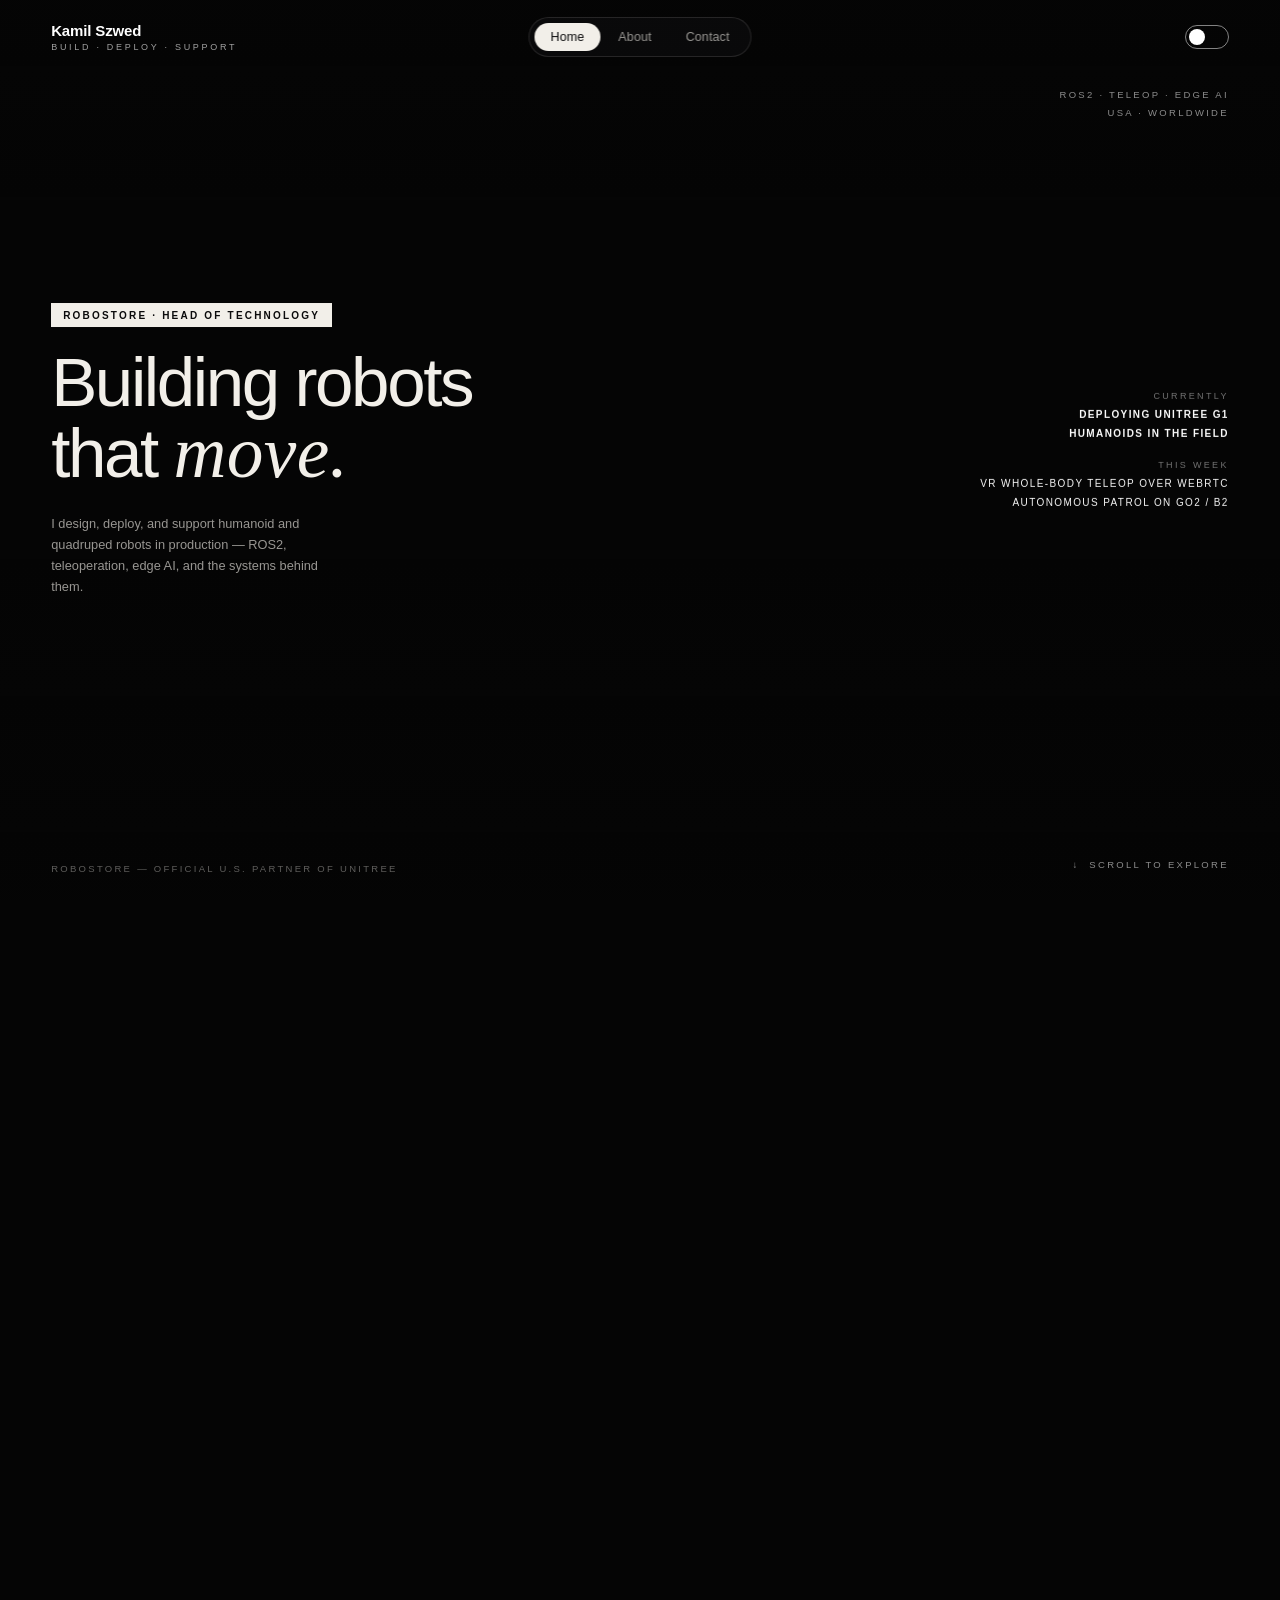
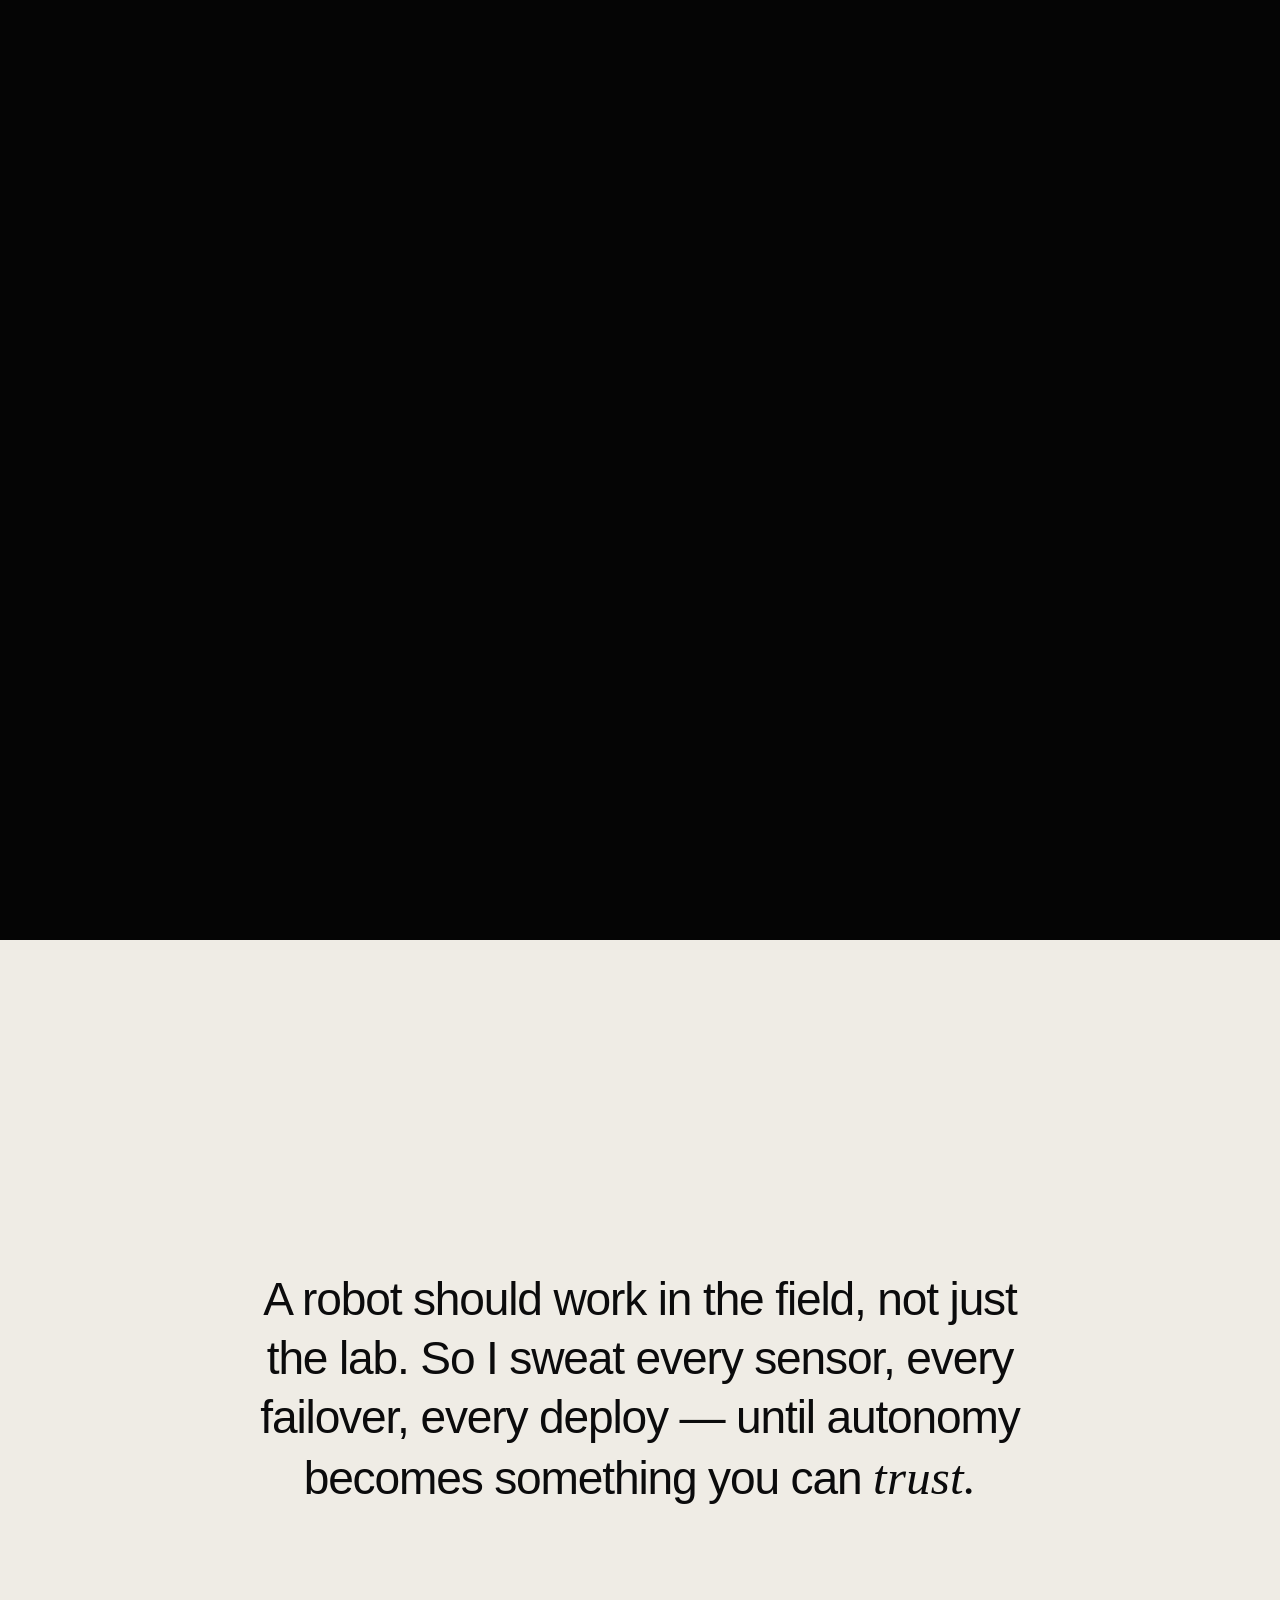
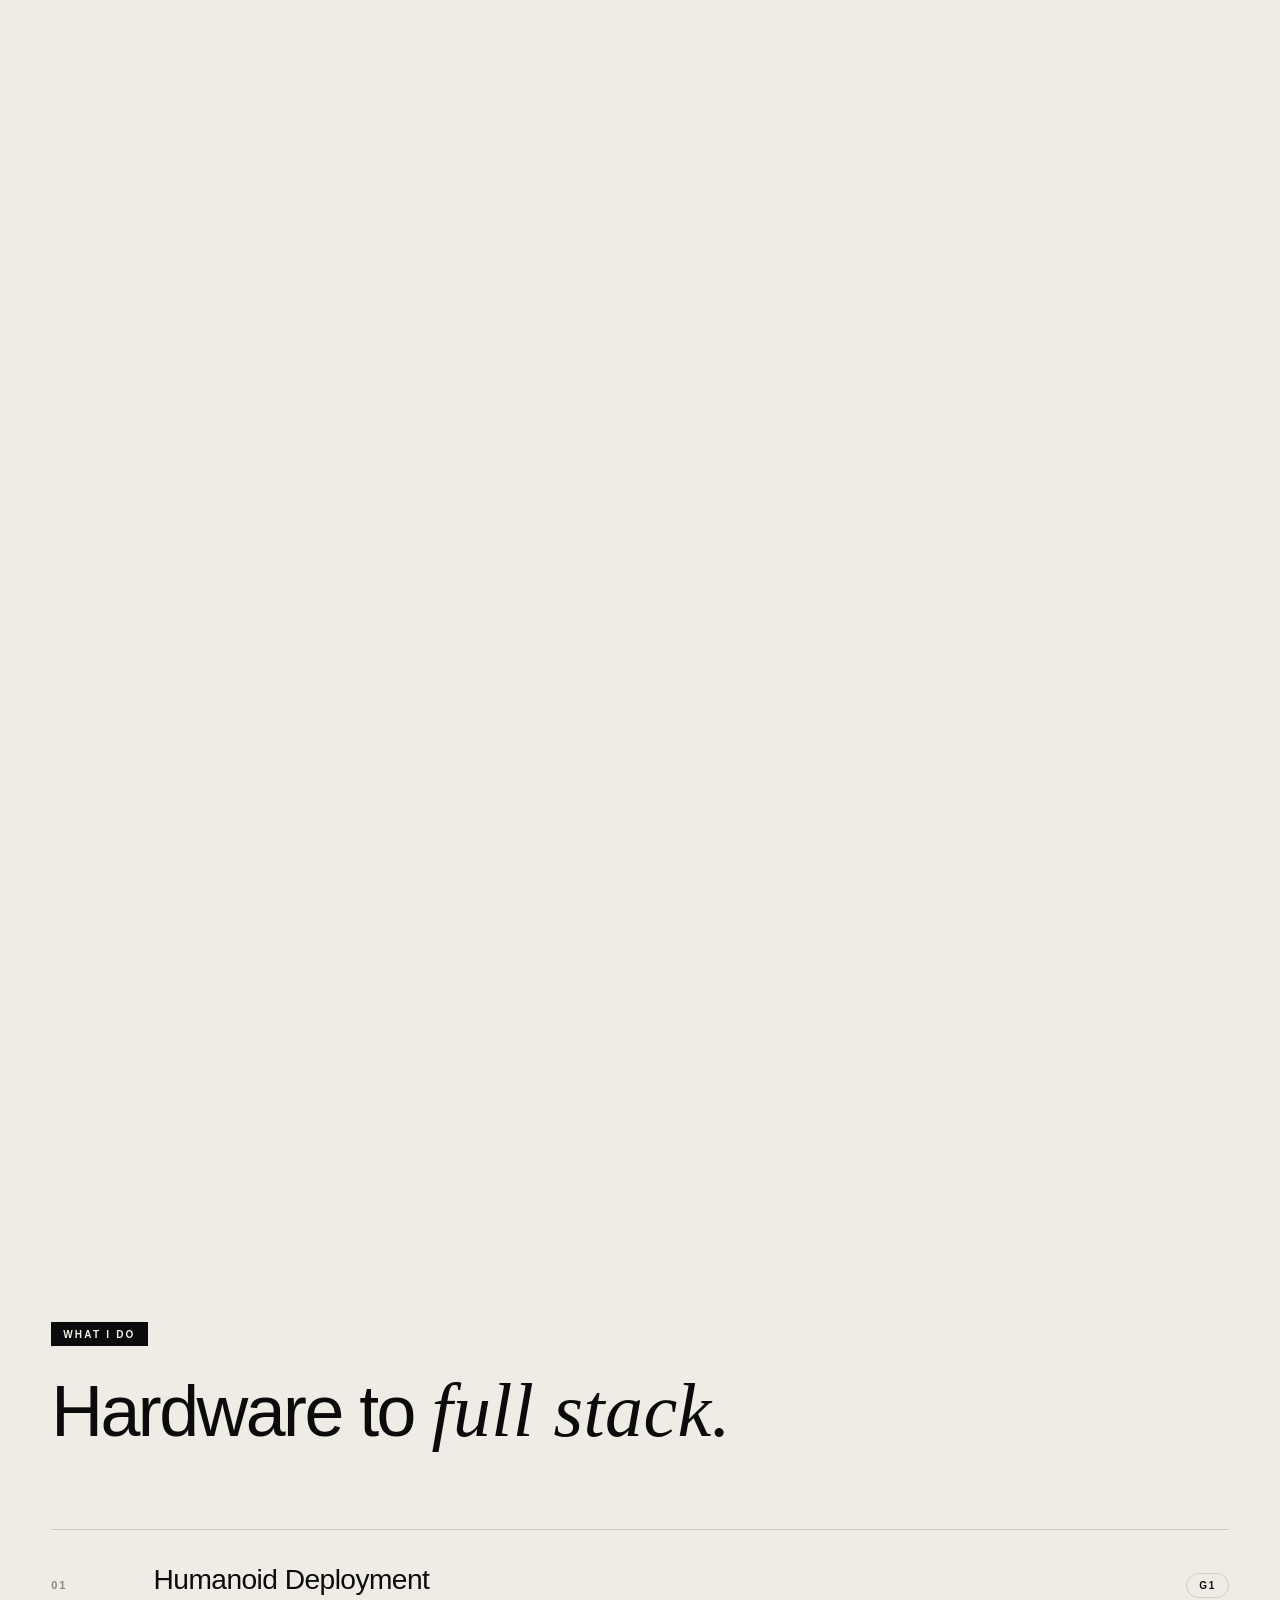
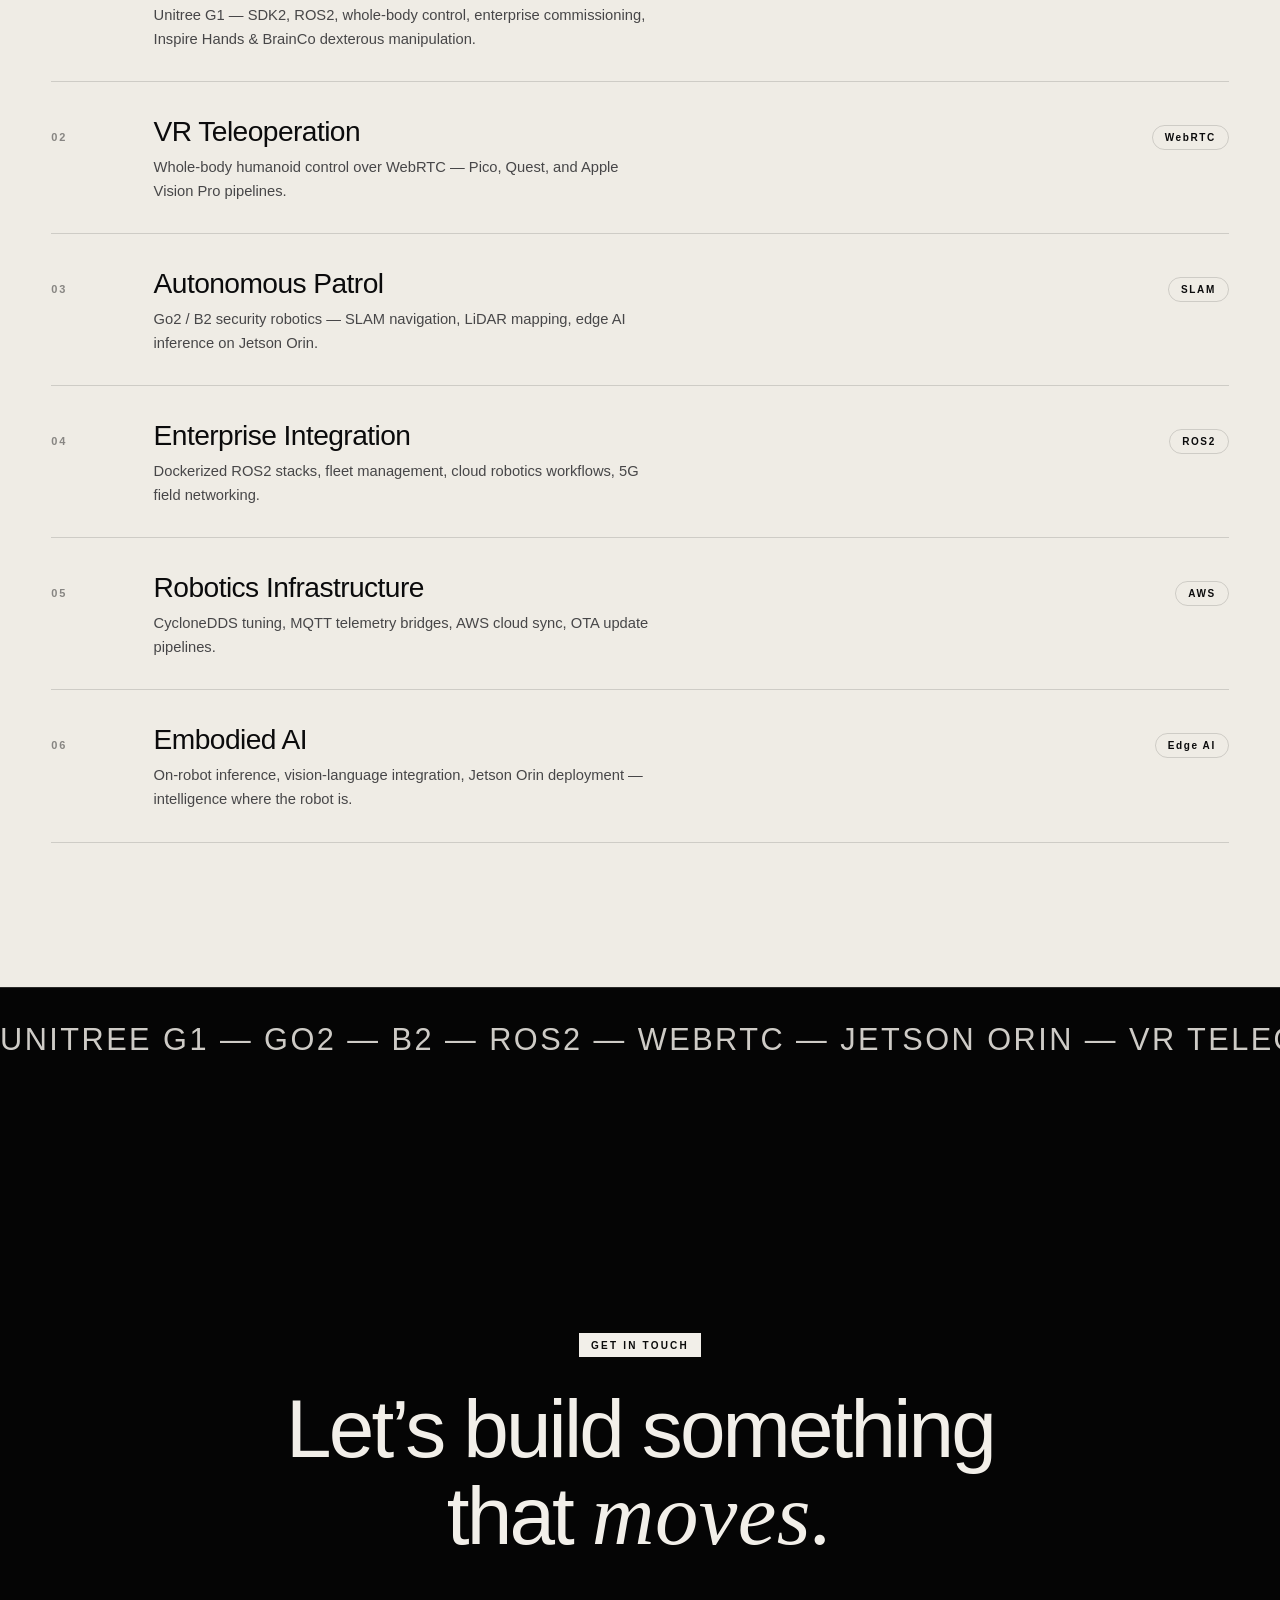
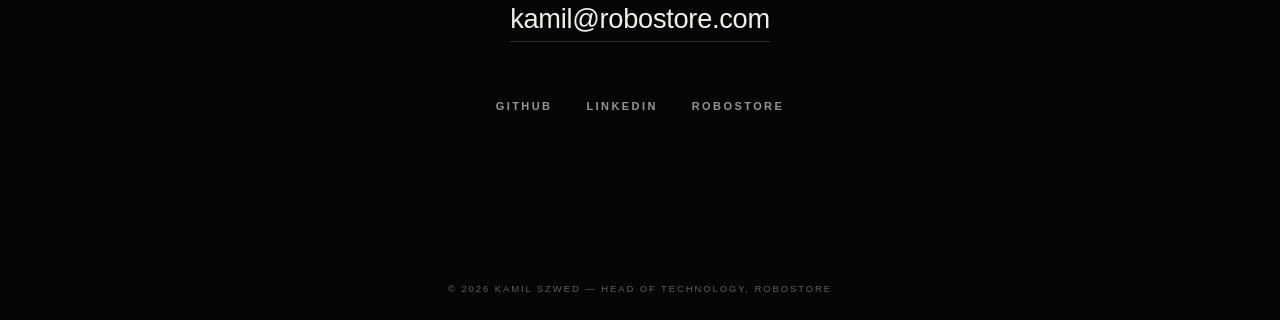
==== docs/index.html @ b8af4d3e "Add motion portfolio site (GSAP + Lenis particle hero) Single-page portfolio in docs/, ready for Git" ====
<!DOCTYPE html>
<html lang="en">
<head>
  <meta charset="UTF-8" />
  <meta name="viewport" content="width=device-width, initial-scale=1.0" />
  <title>Kamil Szwed — Robotics in Motion</title>
  <meta name="description" content="Kamil Szwed — Head of Technology at RoboStore. Deploying humanoid and quadruped robots in production: ROS2, VR teleoperation, edge AI, enterprise autonomy." />
  <meta property="og:title" content="Kamil Szwed — Robotics in Motion" />
  <meta property="og:description" content="Head of Technology at RoboStore. Humanoids, quadrupeds, and the systems that ship them." />
  <meta property="og:image" content="assets/portrait.jpg" />
  <link rel="icon" href="assets/favicon.svg" type="image/svg+xml" />
  <link rel="preload" href="fonts/InterTight-var.woff2" as="font" type="font/woff2" crossorigin />
  <link rel="preload" href="fonts/InstrumentSerif-400-italic.woff2" as="font" type="font/woff2" crossorigin />
  <link rel="stylesheet" href="fonts/fonts.css" />
  <link rel="stylesheet" href="css/style.css" />
</head>
<body>

  <!-- ===== Fixed chrome ===== -->
  <header class="site-chrome">
    <a class="brand" href="#top" data-nav>
      <span class="brand-name">Kamil Szwed</span>
      <span class="brand-sub">BUILD &middot; DEPLOY &middot; SUPPORT</span>
    </a>

    <nav class="pill-nav" aria-label="Primary">
      <a href="#top" class="is-active" data-nav>Home</a>
      <a href="#about" data-nav>About</a>
      <a href="#contact" data-nav>Contact</a>
    </nav>

    <button class="motion-toggle" id="motionToggle" type="button" role="switch" aria-checked="true" aria-label="Toggle motion effects">
      <span class="motion-toggle-knob"></span>
    </button>
  </header>

  <div class="rail rail-top-right" aria-hidden="true">
    <p>ROS2 &middot; TELEOP &middot; EDGE AI</p>
    <p>USA &middot; WORLDWIDE</p>
  </div>

  <div class="rail rail-mid-right">
    <p class="rail-label">Currently</p>
    <p class="rail-strong">Deploying Unitree G1<br />humanoids in the field</p>
    <p class="rail-label rail-gap">This week</p>
    <p>VR whole-body teleop over WebRTC<br />Autonomous patrol on Go2 / B2</p>
  </div>

  <div class="rail rail-bottom-right" aria-hidden="true">
    <p>&darr;&nbsp; SCROLL TO EXPLORE</p>
  </div>

  <!-- ===== Hero (pinned, scroll-scrubbed) ===== -->
  <main id="top">
    <section class="hero" id="hero">
      <div class="hero-inner">
        <canvas id="heroCanvas" aria-hidden="true"></canvas>
        <noscript>
          <img class="hero-fallback" src="assets/portrait.jpg" alt="Portrait of Kamil Szwed" />
        </noscript>

        <div class="hero-copy">
          <div class="hero-headlines">
            <div class="hero-headline is-current" data-headline="0">
              <p class="eyebrow"><span>ROBOSTORE &middot; HEAD OF TECHNOLOGY</span></p>
              <h1>Building robots<br />that <em>move.</em></h1>
              <p class="hero-sub">I design, deploy, and support humanoid and quadruped
                robots in production &mdash; ROS2, teleoperation, edge&nbsp;AI, and the
                systems behind them.</p>
            </div>
            <div class="hero-headline" data-headline="1">
              <h2>Humanoids.<br />Quadrupeds.<br /><em>Autonomy.</em></h2>
              <p class="hero-sub">From low-level SDK control to full autonomy &mdash;
                the whole stack, hardware to cloud.</p>
            </div>
            <div class="hero-headline" data-headline="2">
              <h2>Robots that<br />actually <em>ship.</em></h2>
              <p class="hero-sub">Not lab demos. Commissioned, connected, supported
                &mdash; running where the work is.</p>
            </div>
          </div>
        </div>

        <p class="hero-foot" aria-hidden="true">ROBOSTORE &mdash; OFFICIAL U.S. PARTNER OF UNITREE</p>
      </div>
    </section>

    <!-- ===== Word assembly (pinned, light) ===== -->
    <section class="manifesto" id="about" aria-label="Manifesto">
      <div class="manifesto-pin">
        <p class="manifesto-text" id="manifestoText">
          A robot should work in the field, not just the lab. So I sweat every
          sensor, every failover, every deploy &mdash; until autonomy becomes
          something you can <em>trust.</em>
        </p>
      </div>
    </section>

    <!-- ===== Work ===== -->
    <section class="work" aria-label="What I do">
      <div class="work-head">
        <p class="eyebrow eyebrow-dark"><span>WHAT I DO</span></p>
        <h2 class="work-title">Hardware to <em>full stack.</em></h2>
      </div>
      <ol class="work-list">
        <li class="work-row">
          <span class="work-num">01</span>
          <div class="work-body">
            <h3>Humanoid Deployment</h3>
            <p>Unitree G1 &mdash; SDK2, ROS2, whole-body control, enterprise
              commissioning, Inspire Hands &amp; BrainCo dexterous manipulation.</p>
          </div>
          <span class="work-tag">G1</span>
        </li>
        <li class="work-row">
          <span class="work-num">02</span>
          <div class="work-body">
            <h3>VR Teleoperation</h3>
            <p>Whole-body humanoid control over WebRTC &mdash; Pico, Quest, and
              Apple Vision Pro pipelines.</p>
          </div>
          <span class="work-tag">WebRTC</span>
        </li>
        <li class="work-row">
          <span class="work-num">03</span>
          <div class="work-body">
            <h3>Autonomous Patrol</h3>
            <p>Go2 / B2 security robotics &mdash; SLAM navigation, LiDAR mapping,
              edge AI inference on Jetson Orin.</p>
          </div>
          <span class="work-tag">SLAM</span>
        </li>
        <li class="work-row">
          <span class="work-num">04</span>
          <div class="work-body">
            <h3>Enterprise Integration</h3>
            <p>Dockerized ROS2 stacks, fleet management, cloud robotics workflows,
              5G field networking.</p>
          </div>
          <span class="work-tag">ROS2</span>
        </li>
        <li class="work-row">
          <span class="work-num">05</span>
          <div class="work-body">
            <h3>Robotics Infrastructure</h3>
            <p>CycloneDDS tuning, MQTT telemetry bridges, AWS cloud sync,
              OTA update pipelines.</p>
          </div>
          <span class="work-tag">AWS</span>
        </li>
        <li class="work-row">
          <span class="work-num">06</span>
          <div class="work-body">
            <h3>Embodied AI</h3>
            <p>On-robot inference, vision-language integration, Jetson Orin
              deployment &mdash; intelligence where the robot is.</p>
          </div>
          <span class="work-tag">Edge AI</span>
        </li>
      </ol>
    </section>

    <!-- ===== Marquee ===== -->
    <div class="marquee" aria-hidden="true">
      <div class="marquee-track">
        <span>UNITREE G1 &mdash; GO2 &mdash; B2 &mdash; ROS2 &mdash; WEBRTC &mdash; JETSON ORIN &mdash; VR TELEOP &mdash; SLAM &mdash; CYCLONEDDS &mdash; EDGE AI &mdash;&nbsp;</span>
        <span>UNITREE G1 &mdash; GO2 &mdash; B2 &mdash; ROS2 &mdash; WEBRTC &mdash; JETSON ORIN &mdash; VR TELEOP &mdash; SLAM &mdash; CYCLONEDDS &mdash; EDGE AI &mdash;&nbsp;</span>
      </div>
    </div>

    <!-- ===== Contact ===== -->
    <footer class="contact" id="contact">
      <p class="eyebrow"><span>GET IN TOUCH</span></p>
      <h2 class="contact-title">Let&rsquo;s build something<br />that <em>moves.</em></h2>
      <a class="contact-email" href="mailto:kamil@robostore.com">kamil@robostore.com</a>
      <ul class="contact-links">
        <li><a href="https://github.com/szwedk" target="_blank" rel="noopener">GitHub</a></li>
        <li><a href="https://www.linkedin.com/in/kamilszwed006" target="_blank" rel="noopener">LinkedIn</a></li>
        <li><a href="https://robostore.com" target="_blank" rel="noopener">RoboStore</a></li>
      </ul>
      <p class="contact-fine">&copy; 2026 Kamil Szwed &mdash; Head of Technology, RoboStore</p>
    </footer>
  </main>

  <script src="vendor/gsap.min.js"></script>
  <script src="vendor/ScrollTrigger.min.js"></script>
  <script src="vendor/lenis.min.js"></script>
  <script src="js/main.js"></script>
</body>
</html>
---- docs/fonts/fonts.css ----
@font-face {
  font-family: 'Inter Tight';
  font-style: normal;
  font-weight: 100 900;
  font-display: swap;
  src: url(InterTight-var.woff2) format('woff2');
}
@font-face {
  font-family: 'Inter Tight';
  font-style: italic;
  font-weight: 400;
  font-display: swap;
  src: url(InterTight-400-italic.woff2) format('woff2');
}
@font-face {
  font-family: 'Instrument Serif';
  font-style: normal;
  font-weight: 400;
  font-display: swap;
  src: url(InstrumentSerif-400-normal.woff2) format('woff2');
}
@font-face {
  font-family: 'Instrument Serif';
  font-style: italic;
  font-weight: 400;
  font-display: swap;
  src: url(InstrumentSerif-400-italic.woff2) format('woff2');
}
---- docs/css/style.css ----
/* ============================================================
   Kamil Szwed — portfolio
   Dark pinned hero → light manifesto/work → dark contact
   ============================================================ */

:root {
  --ink: #0b0b0c;
  --ink-soft: #2a2a2d;
  --paper: #efece5;
  --paper-dim: #e5e1d8;
  --bone: #f2efe9;
  --bone-dim: rgba(242, 239, 233, 0.62);
  --bone-faint: rgba(242, 239, 233, 0.38);
  --hairline-light: rgba(242, 239, 233, 0.16);
  --hairline-dark: rgba(11, 11, 12, 0.14);
  --font-sans: 'Inter Tight', -apple-system, BlinkMacSystemFont, 'Segoe UI', sans-serif;
  --font-serif: 'Instrument Serif', Georgia, serif;
  --pad-x: clamp(20px, 4vw, 56px);
}

* { margin: 0; padding: 0; box-sizing: border-box; }

html { scroll-behavior: auto; }

html.lenis, html.lenis body { height: auto; }
.lenis.lenis-smooth { scroll-behavior: auto !important; }

body {
  font-family: var(--font-sans);
  background: #050505;
  color: var(--bone);
  -webkit-font-smoothing: antialiased;
  text-rendering: optimizeLegibility;
  overflow-x: hidden;
}

em {
  font-family: var(--font-serif);
  font-style: italic;
  font-weight: 400;
  font-size: 1.06em;
  letter-spacing: 0.005em;
}

/* ============ Small-caps utility ============ */
.eyebrow {
  font-size: 10px;
  letter-spacing: 0.22em;
  font-weight: 600;
}
.eyebrow span {
  display: inline-block;
  padding: 7px 12px 6px;
  background: var(--bone);
  color: var(--ink);
}
.eyebrow-dark span { background: var(--ink); color: var(--bone); }

/* ============ Fixed chrome ============ */
.site-chrome {
  position: fixed;
  inset: 0 0 auto 0;
  display: flex;
  align-items: center;
  justify-content: space-between;
  padding: 22px var(--pad-x);
  z-index: 50;
  pointer-events: none;
}
.site-chrome > * { pointer-events: auto; }

.brand {
  display: flex;
  flex-direction: column;
  gap: 3px;
  text-decoration: none;
  color: #fff;
  mix-blend-mode: difference;
}
.brand-name {
  font-weight: 600;
  font-size: 15px;
  letter-spacing: -0.01em;
}
.brand-sub {
  font-size: 9px;
  letter-spacing: 0.3em;
  opacity: 0.62;
}

.pill-nav {
  position: absolute;
  left: 50%;
  transform: translateX(-50%);
  display: flex;
  gap: 2px;
  padding: 5px;
  border-radius: 999px;
  background: rgba(16, 16, 17, 0.55);
  border: 1px solid rgba(242, 239, 233, 0.12);
  backdrop-filter: blur(14px);
  -webkit-backdrop-filter: blur(14px);
}
.pill-nav a {
  color: var(--bone-dim);
  text-decoration: none;
  font-size: 12.5px;
  font-weight: 500;
  letter-spacing: 0.01em;
  padding: 7px 16px;
  border-radius: 999px;
  transition: color 0.25s ease, background 0.25s ease;
}
.pill-nav a:hover { color: var(--bone); }
.pill-nav a.is-active {
  color: var(--ink);
  background: var(--bone);
}

.motion-toggle {
  width: 44px;
  height: 24px;
  border-radius: 999px;
  border: 1px solid rgba(255, 255, 255, 0.5);
  background: transparent;
  cursor: pointer;
  position: relative;
  mix-blend-mode: difference;
  transition: opacity 0.25s ease;
}
.motion-toggle:hover { opacity: 0.75; }
.motion-toggle-knob {
  position: absolute;
  top: 3px;
  left: 3px;
  width: 16px;
  height: 16px;
  border-radius: 50%;
  background: #fff;
  transition: transform 0.3s cubic-bezier(0.6, 0, 0.2, 1);
}
.motion-toggle[aria-checked="false"] .motion-toggle-knob {
  transform: translateX(20px);
  background: rgba(255, 255, 255, 0.35);
}

/* ============ Side rails ============ */
.rail {
  position: fixed;
  z-index: 40;
  font-size: 9.5px;
  letter-spacing: 0.24em;
  line-height: 1.9;
  text-transform: uppercase;
  color: #fff;
  mix-blend-mode: difference;
  pointer-events: none;
}
.rail-top-right {
  top: 86px;
  right: var(--pad-x);
  text-align: right;
  opacity: 0.55;
}
.rail-mid-right {
  top: 50%;
  right: var(--pad-x);
  transform: translateY(-50%);
  text-align: right;
  letter-spacing: 0.14em;
  font-size: 10px;
}
.rail-mid-right .rail-label { opacity: 0.45; font-size: 9px; letter-spacing: 0.26em; }
.rail-mid-right .rail-strong { font-weight: 600; }
.rail-mid-right .rail-gap { margin-top: 14px; }
.rail-bottom-right {
  bottom: 26px;
  right: var(--pad-x);
  opacity: 0.55;
}

/* ============ Hero ============ */
.hero {
  position: relative;
  height: 460vh;
  background: #050505;
}
.hero-inner {
  position: sticky;
  top: 0;
  height: 100vh;
  height: 100svh;
  overflow: hidden;
}
#heroCanvas {
  position: absolute;
  inset: 0;
  width: 100%;
  height: 100%;
  display: block;
}
.hero-inner::after {
  content: '';
  position: absolute;
  inset: 0;
  z-index: 2;
  pointer-events: none;
  background: linear-gradient(180deg,
    rgba(5, 5, 5, 0.3) 0%,
    rgba(5, 5, 5, 0) 22%,
    rgba(5, 5, 5, 0) 62%,
    rgba(5, 5, 5, 0.5) 100%);
}
.hero-fallback {
  position: absolute;
  left: 50%;
  top: 50%;
  transform: translate(-50%, -50%);
  height: 80%;
}

.hero-copy {
  position: absolute;
  left: var(--pad-x);
  top: 50%;
  transform: translateY(-50%);
  z-index: 5;
  max-width: min(560px, 44vw);
}
.hero-headlines { position: relative; }
.hero-headline {
  position: absolute;
  top: 50%;
  left: 0;
  width: 100%;
  opacity: 0;
  visibility: hidden;
}
.hero-headline.is-current {
  position: relative;
  top: auto;
  opacity: 1;
  visibility: visible;
}
.hero-headline .eyebrow { margin-bottom: 22px; }
.hero-headline h1,
.hero-headline h2 {
  font-size: clamp(2.5rem, 5.4vw, 5rem);
  font-weight: 500;
  letter-spacing: -0.035em;
  line-height: 0.98;
  color: var(--bone);
}
.hero-sub {
  margin-top: 24px;
  max-width: 40ch;
  font-size: clamp(0.8rem, 1vw, 0.95rem);
  line-height: 1.65;
  color: var(--bone-dim);
  font-weight: 400;
}

.hero-foot {
  position: absolute;
  left: var(--pad-x);
  bottom: 26px;
  font-size: 9.5px;
  letter-spacing: 0.24em;
  color: var(--bone-faint);
  z-index: 5;
}

/* ============ Manifesto (word assembly) ============ */
.manifesto {
  position: relative;
  height: 380vh;
  background: var(--paper);
  color: var(--ink);
}
.manifesto-pin {
  position: sticky;
  top: 0;
  height: 100vh;
  height: 100svh;
  display: grid;
  place-items: center;
  overflow: hidden;
  padding: 0 var(--pad-x);
}
.manifesto-text {
  max-width: 30ch;
  font-size: clamp(1.7rem, 3.6vw, 3.1rem);
  font-weight: 500;
  letter-spacing: -0.025em;
  line-height: 1.28;
  text-align: center;
  text-wrap: balance;
}
.manifesto-text .word {
  display: inline-block;
  will-change: transform, filter, opacity;
}

/* ============ Work ============ */
.work {
  background: var(--paper);
  color: var(--ink);
  padding: 18vh var(--pad-x) 16vh;
}
.work-head { margin-bottom: 9vh; }
.work-title {
  margin-top: 26px;
  font-size: clamp(2.4rem, 5.6vw, 4.8rem);
  font-weight: 500;
  letter-spacing: -0.035em;
  line-height: 1;
}
.work-list { list-style: none; }
.work-row {
  display: grid;
  grid-template-columns: 64px 1fr auto;
  gap: clamp(16px, 3vw, 48px);
  align-items: baseline;
  padding: 34px 0 30px;
  border-top: 1px solid var(--hairline-dark);
  transition: background 0.3s ease, padding-left 0.3s ease;
}
.work-row:last-child { border-bottom: 1px solid var(--hairline-dark); }
.work-row:hover { background: var(--paper-dim); padding-left: 14px; }
.work-num {
  font-size: 11px;
  letter-spacing: 0.18em;
  opacity: 0.45;
  font-weight: 600;
}
.work-body h3 {
  font-size: clamp(1.25rem, 2.2vw, 1.8rem);
  font-weight: 500;
  letter-spacing: -0.02em;
  margin-bottom: 8px;
}
.work-body p {
  font-size: 0.92rem;
  line-height: 1.6;
  color: var(--ink-soft);
  max-width: 62ch;
  opacity: 0.85;
}
.work-tag {
  font-size: 10px;
  letter-spacing: 0.16em;
  font-weight: 600;
  padding: 6px 12px;
  border: 1px solid var(--hairline-dark);
  border-radius: 999px;
  white-space: nowrap;
}

/* ============ Marquee ============ */
.marquee {
  background: #050505;
  color: var(--bone);
  overflow: hidden;
  padding: 34px 0;
  border-top: 1px solid var(--hairline-light);
}
.marquee-track {
  display: flex;
  width: max-content;
  animation: marquee 28s linear infinite;
}
.marquee-track span {
  font-size: clamp(1.2rem, 2.4vw, 2rem);
  font-weight: 500;
  letter-spacing: 0.08em;
  white-space: nowrap;
  opacity: 0.85;
}
@keyframes marquee {
  from { transform: translateX(0); }
  to { transform: translateX(-50%); }
}
html.no-motion .marquee-track { animation-play-state: paused; }

/* ============ Contact ============ */
.contact {
  background: #050505;
  color: var(--bone);
  min-height: 92vh;
  display: flex;
  flex-direction: column;
  align-items: center;
  justify-content: center;
  text-align: center;
  padding: 16vh var(--pad-x) 12vh;
  position: relative;
}
.contact-title {
  margin-top: 30px;
  font-size: clamp(2.6rem, 6.4vw, 5.6rem);
  font-weight: 500;
  letter-spacing: -0.035em;
  line-height: 1.02;
}
.contact-email {
  margin-top: 44px;
  color: var(--bone);
  text-decoration: none;
  font-size: clamp(1.1rem, 2.2vw, 1.7rem);
  letter-spacing: -0.01em;
  border-bottom: 1px solid var(--hairline-light);
  padding-bottom: 6px;
  transition: border-color 0.3s ease, color 0.3s ease;
}
.contact-email:hover { border-color: var(--bone); color: #fff; }
.contact-links {
  list-style: none;
  display: flex;
  gap: 34px;
  margin-top: 54px;
}
.contact-links a {
  color: var(--bone-dim);
  text-decoration: none;
  font-size: 11px;
  letter-spacing: 0.22em;
  text-transform: uppercase;
  font-weight: 600;
  transition: color 0.25s ease;
}
.contact-links a:hover { color: var(--bone); }
.contact-fine {
  position: absolute;
  bottom: 26px;
  font-size: 9.5px;
  letter-spacing: 0.2em;
  text-transform: uppercase;
  color: var(--bone-faint);
}

/* ============ Responsive ============ */
@media (max-width: 900px) {
  .rail-top-right, .rail-mid-right { display: none; }
  .hero-copy {
    max-width: min(520px, 86vw);
    top: auto;
    bottom: 12vh;
    transform: none;
  }
  .hero-headline h1, .hero-headline h2 { font-size: clamp(2.3rem, 9.5vw, 3.4rem); }
  .hero-sub { max-width: 34ch; }
  .work-row { grid-template-columns: 40px 1fr; }
  .work-tag { display: none; }
  .brand-sub { display: none; }
}

@media (max-width: 700px) {
  .brand { display: none; }
  .site-chrome { justify-content: flex-end; }
}

@media (max-width: 560px) {
  .pill-nav a { padding: 6px 12px; font-size: 12px; }
  .rail-bottom-right { display: none; }
  .hero-foot { bottom: 18px; }
}

/* ============ Reduced motion ============ */
@media (prefers-reduced-motion: reduce) {
  .marquee-track { animation: none; }
}
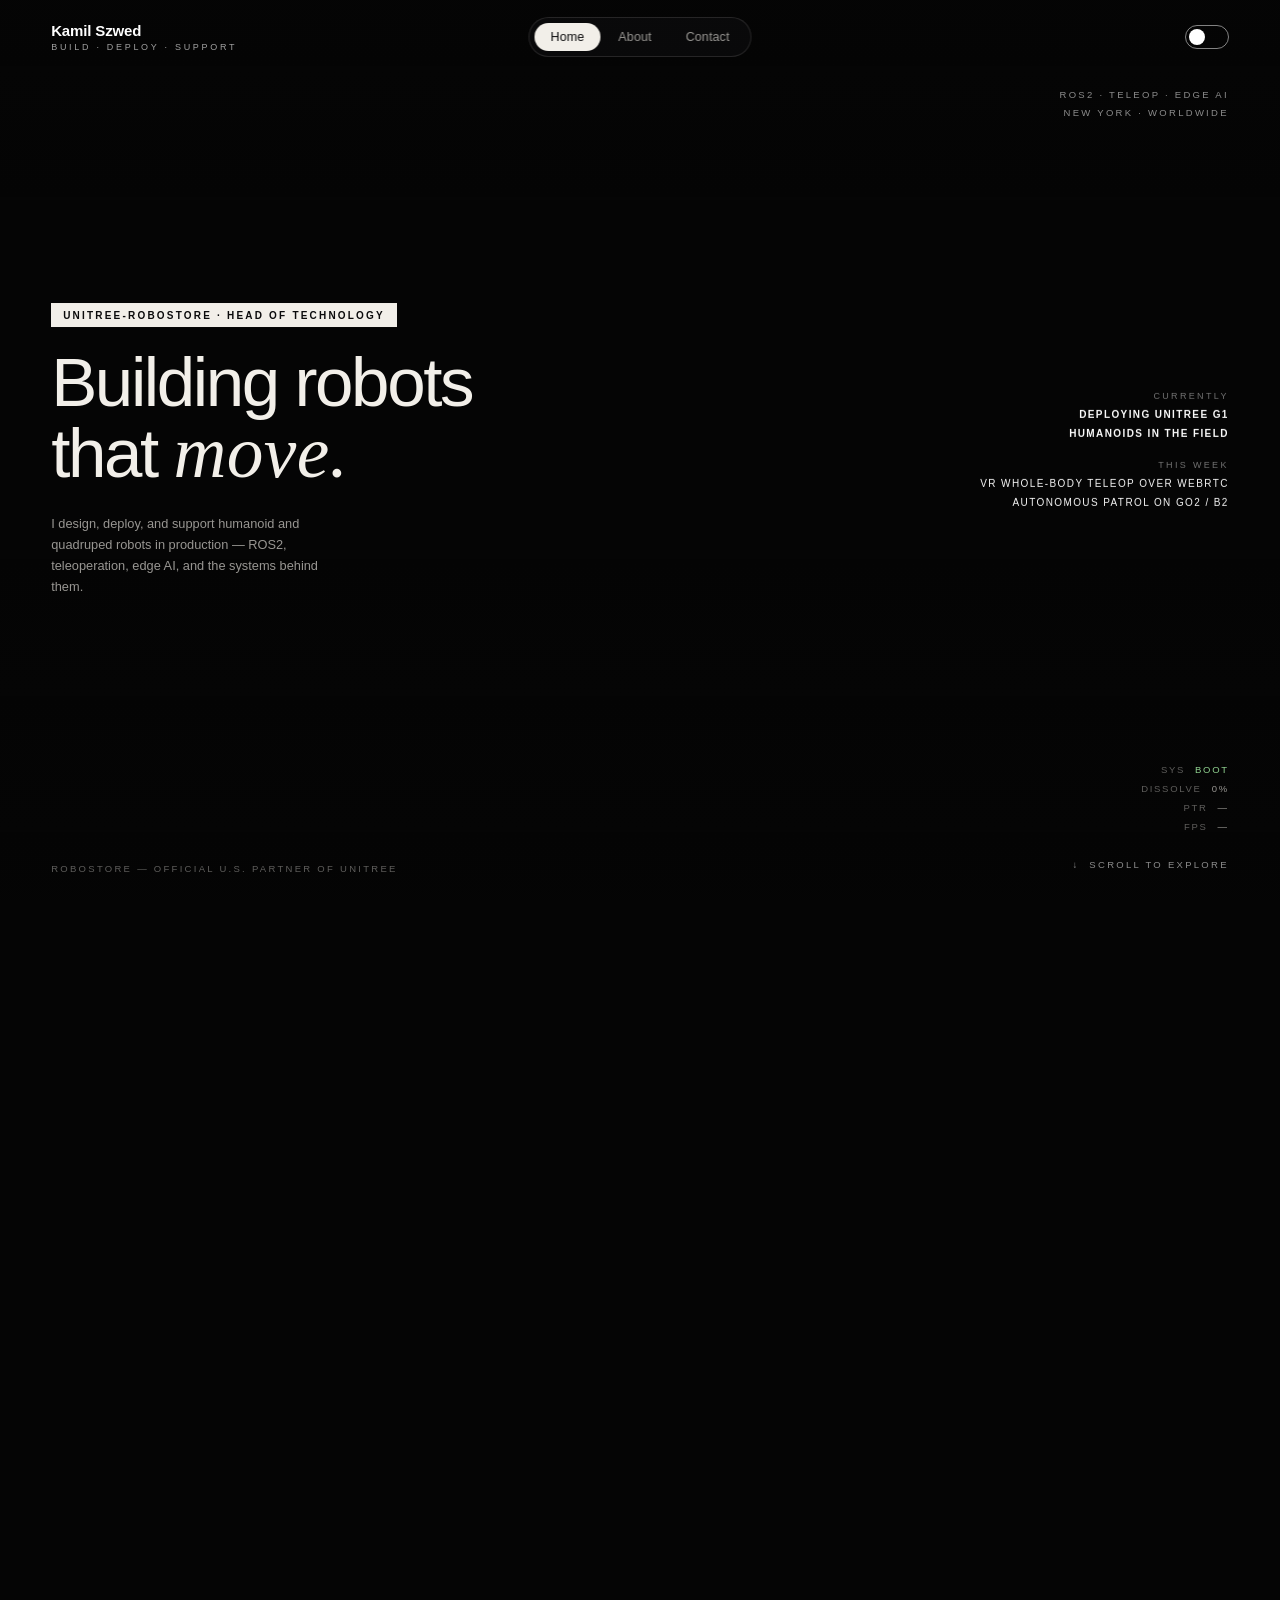
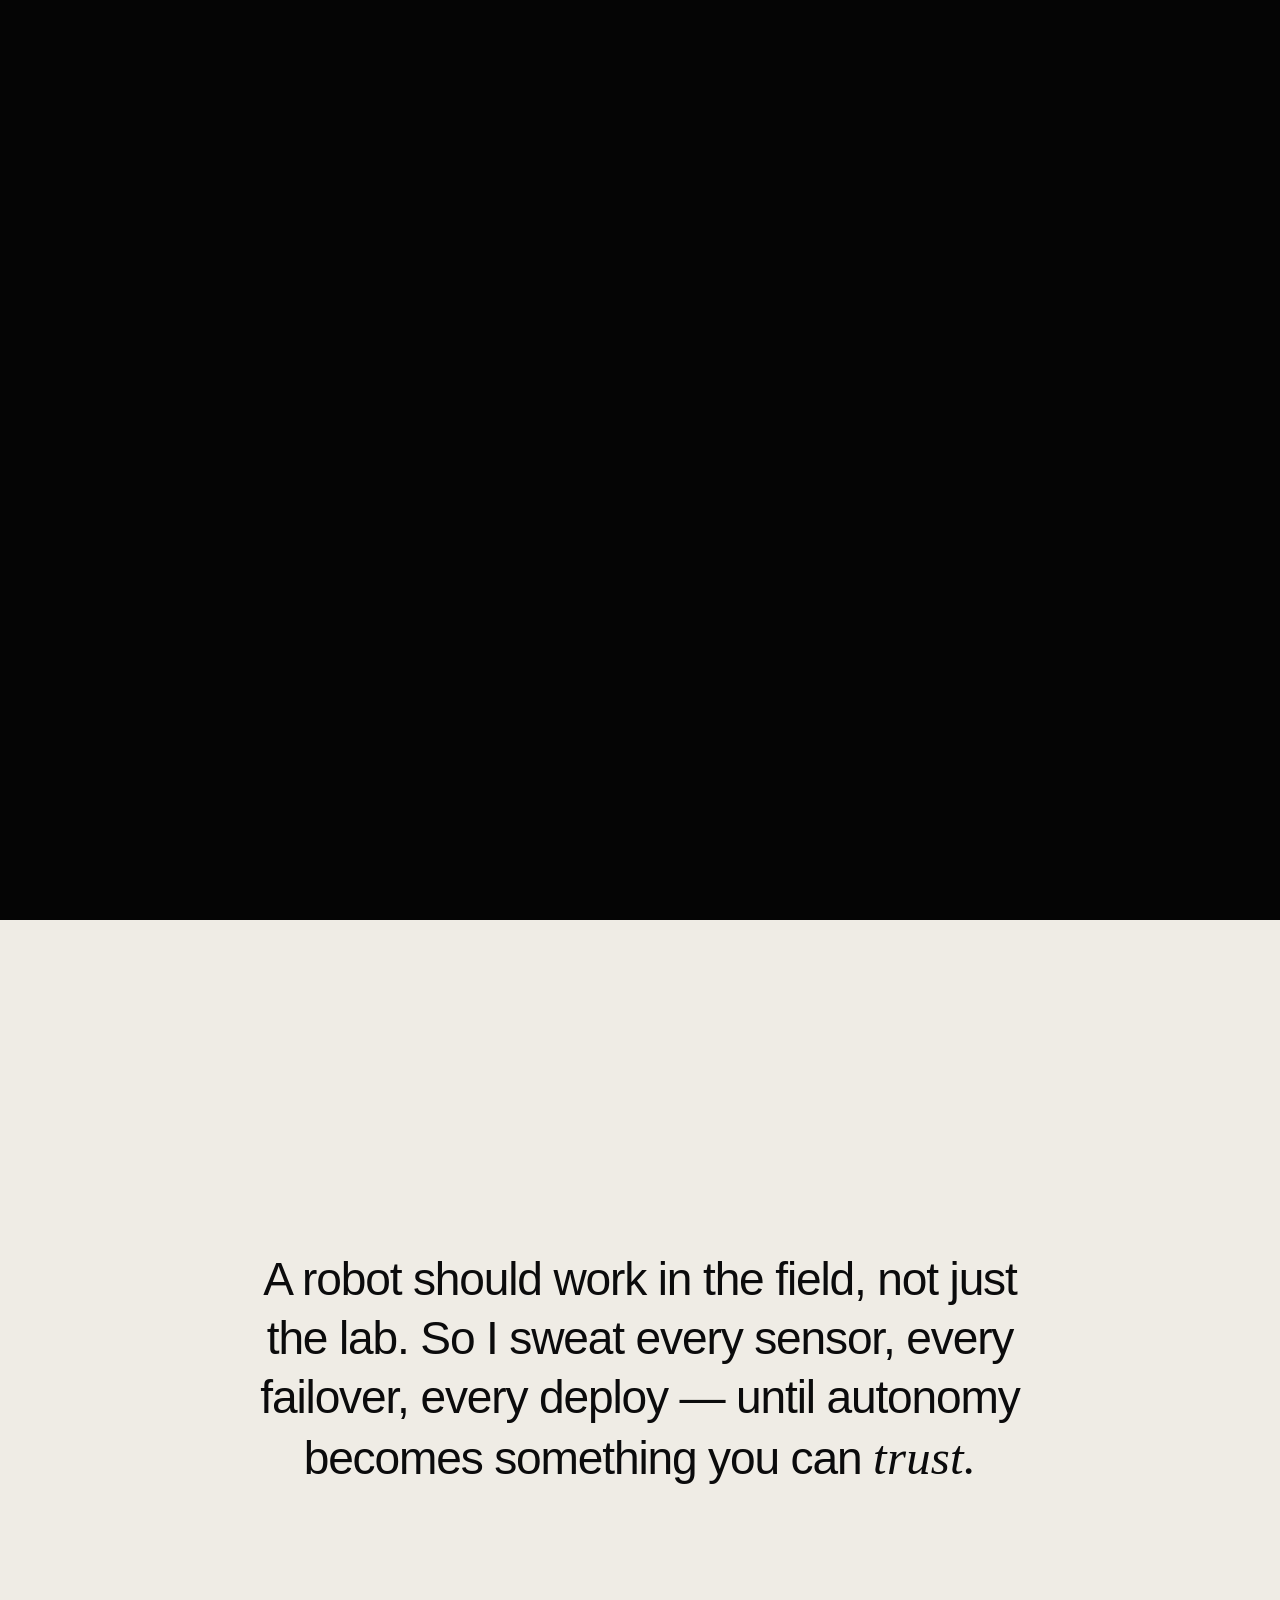
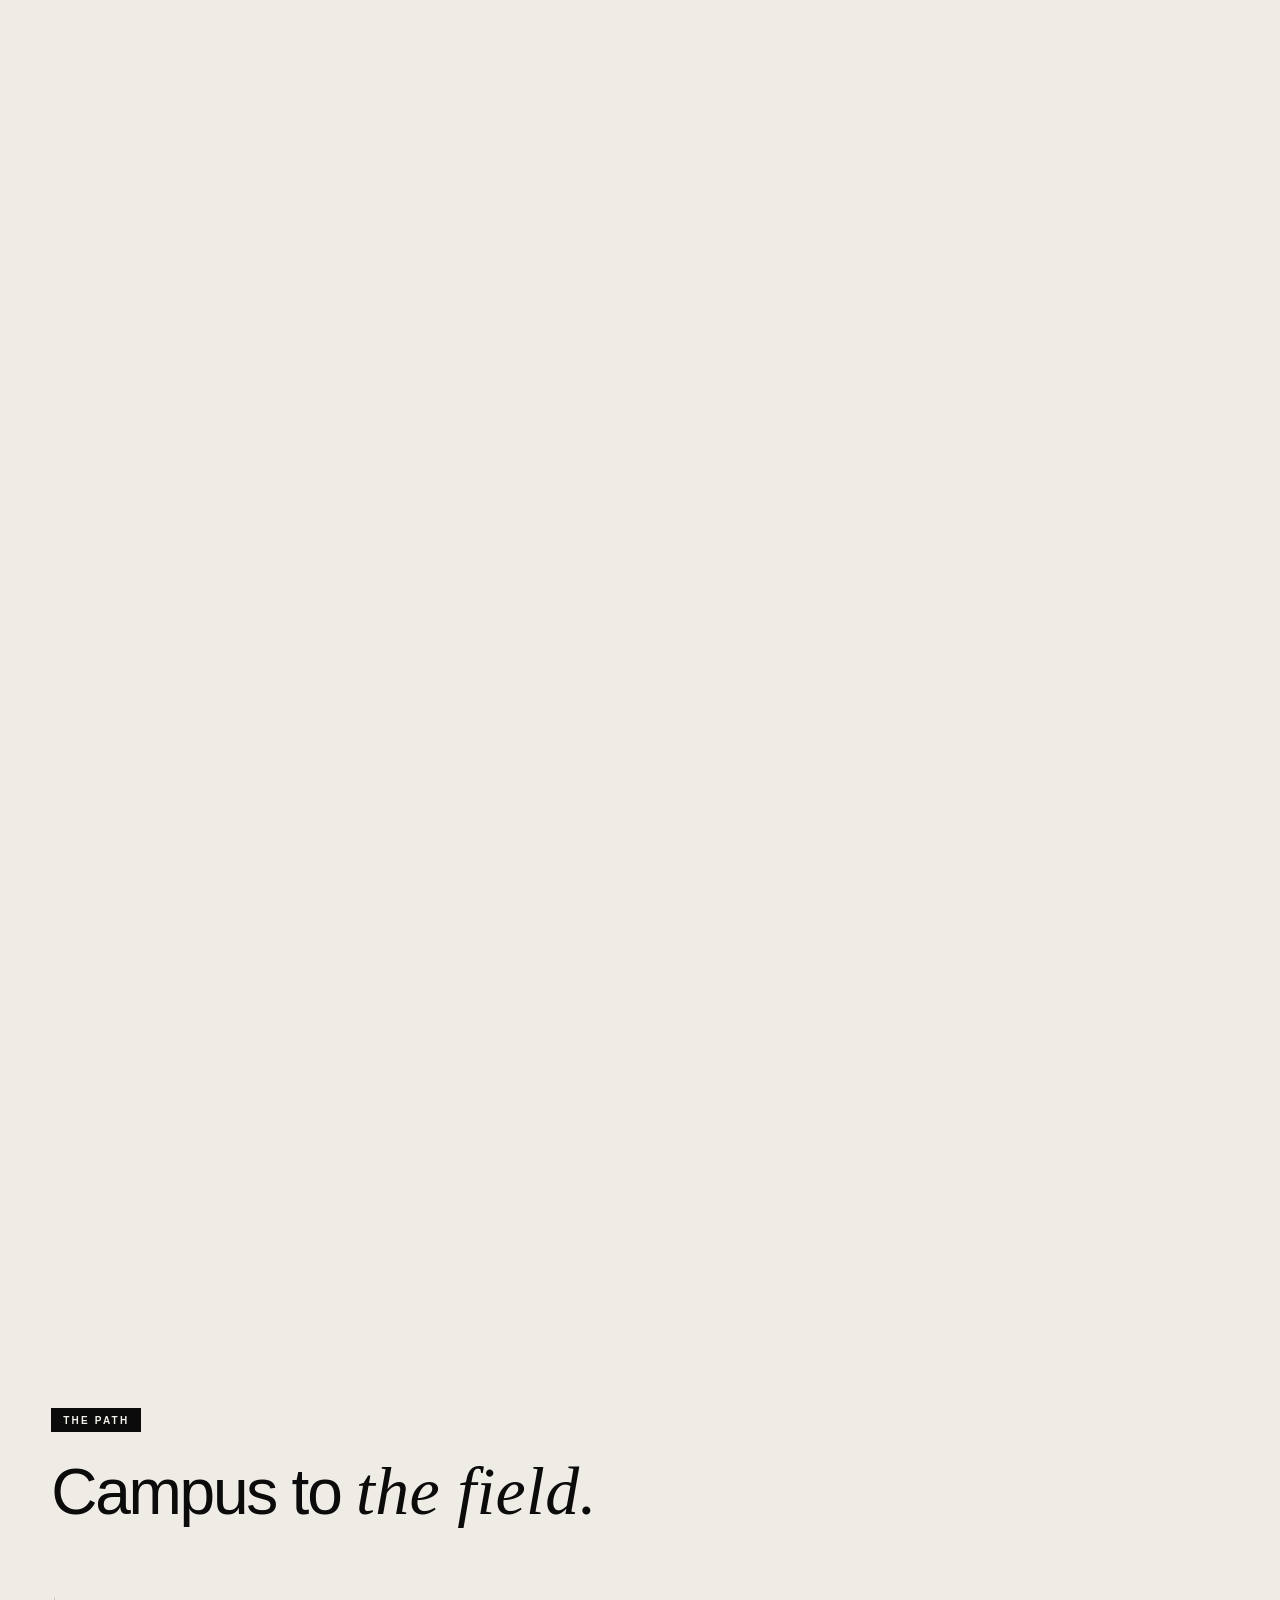
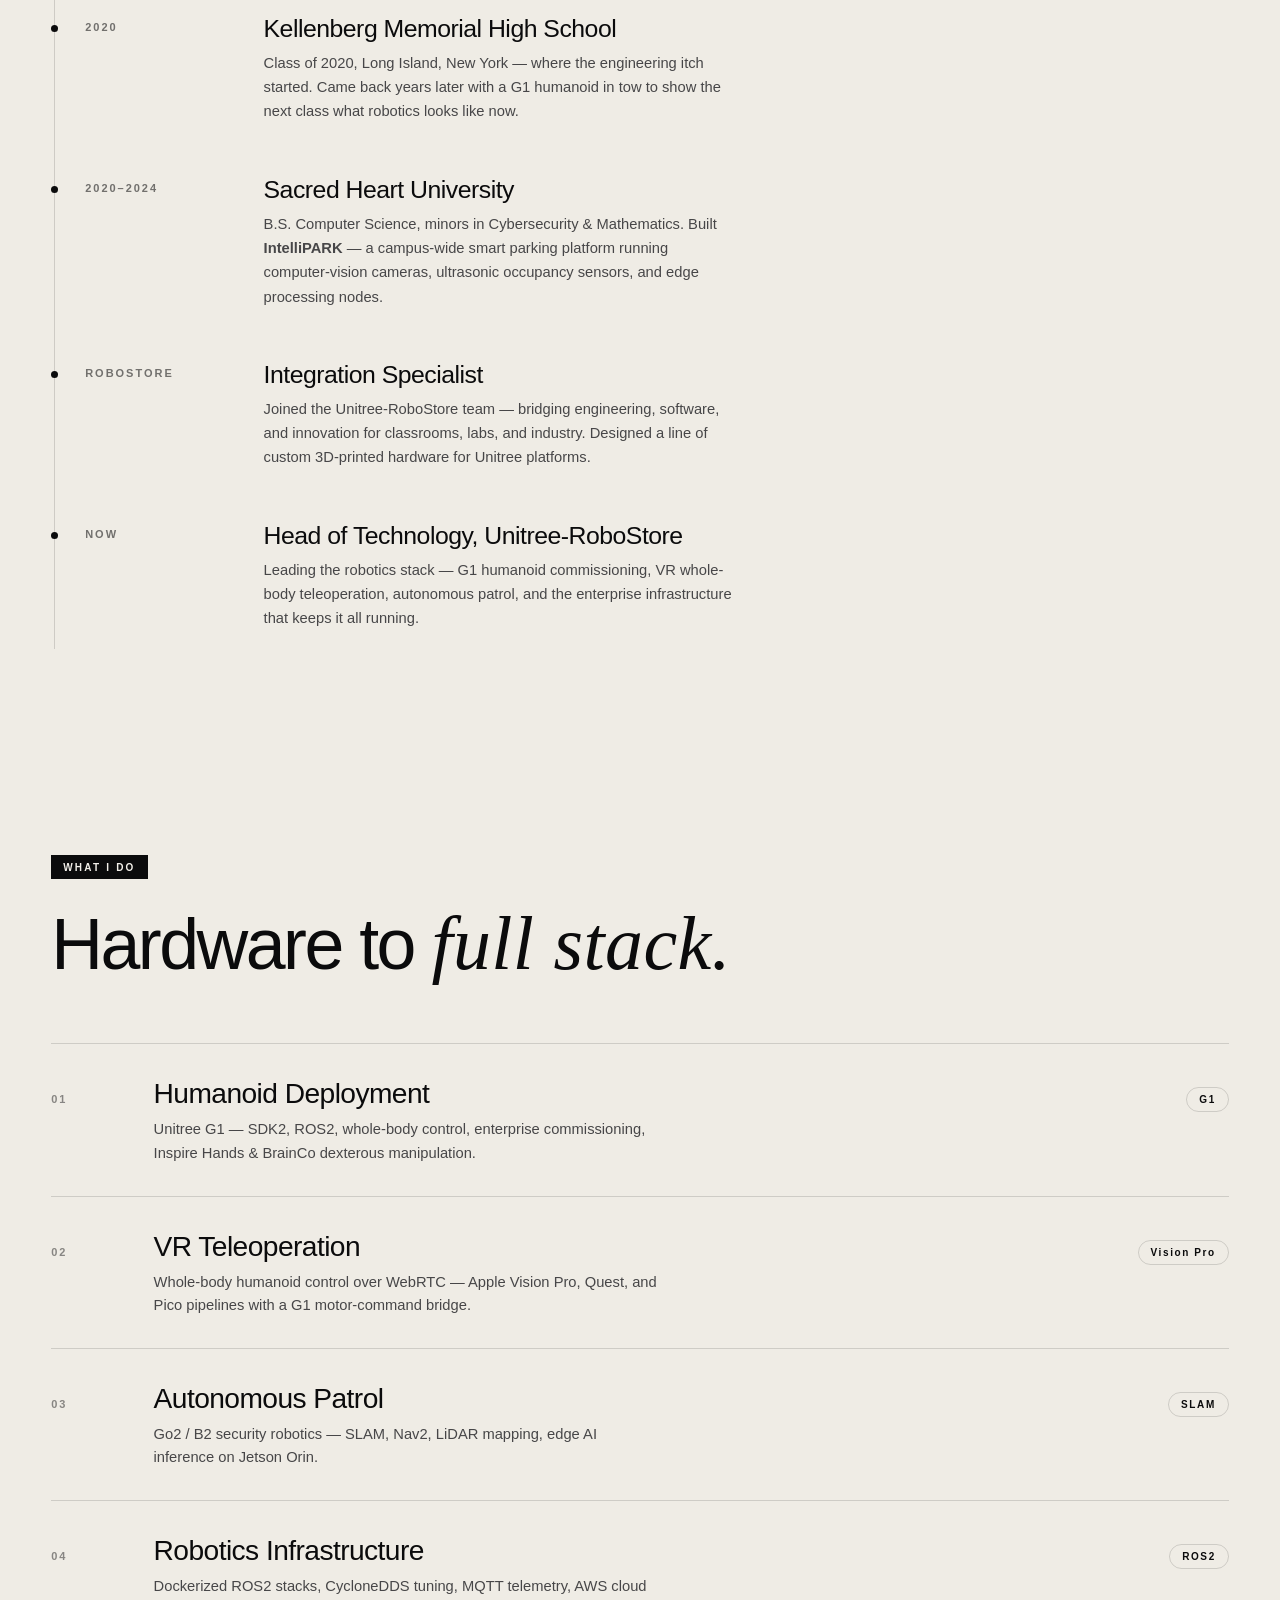
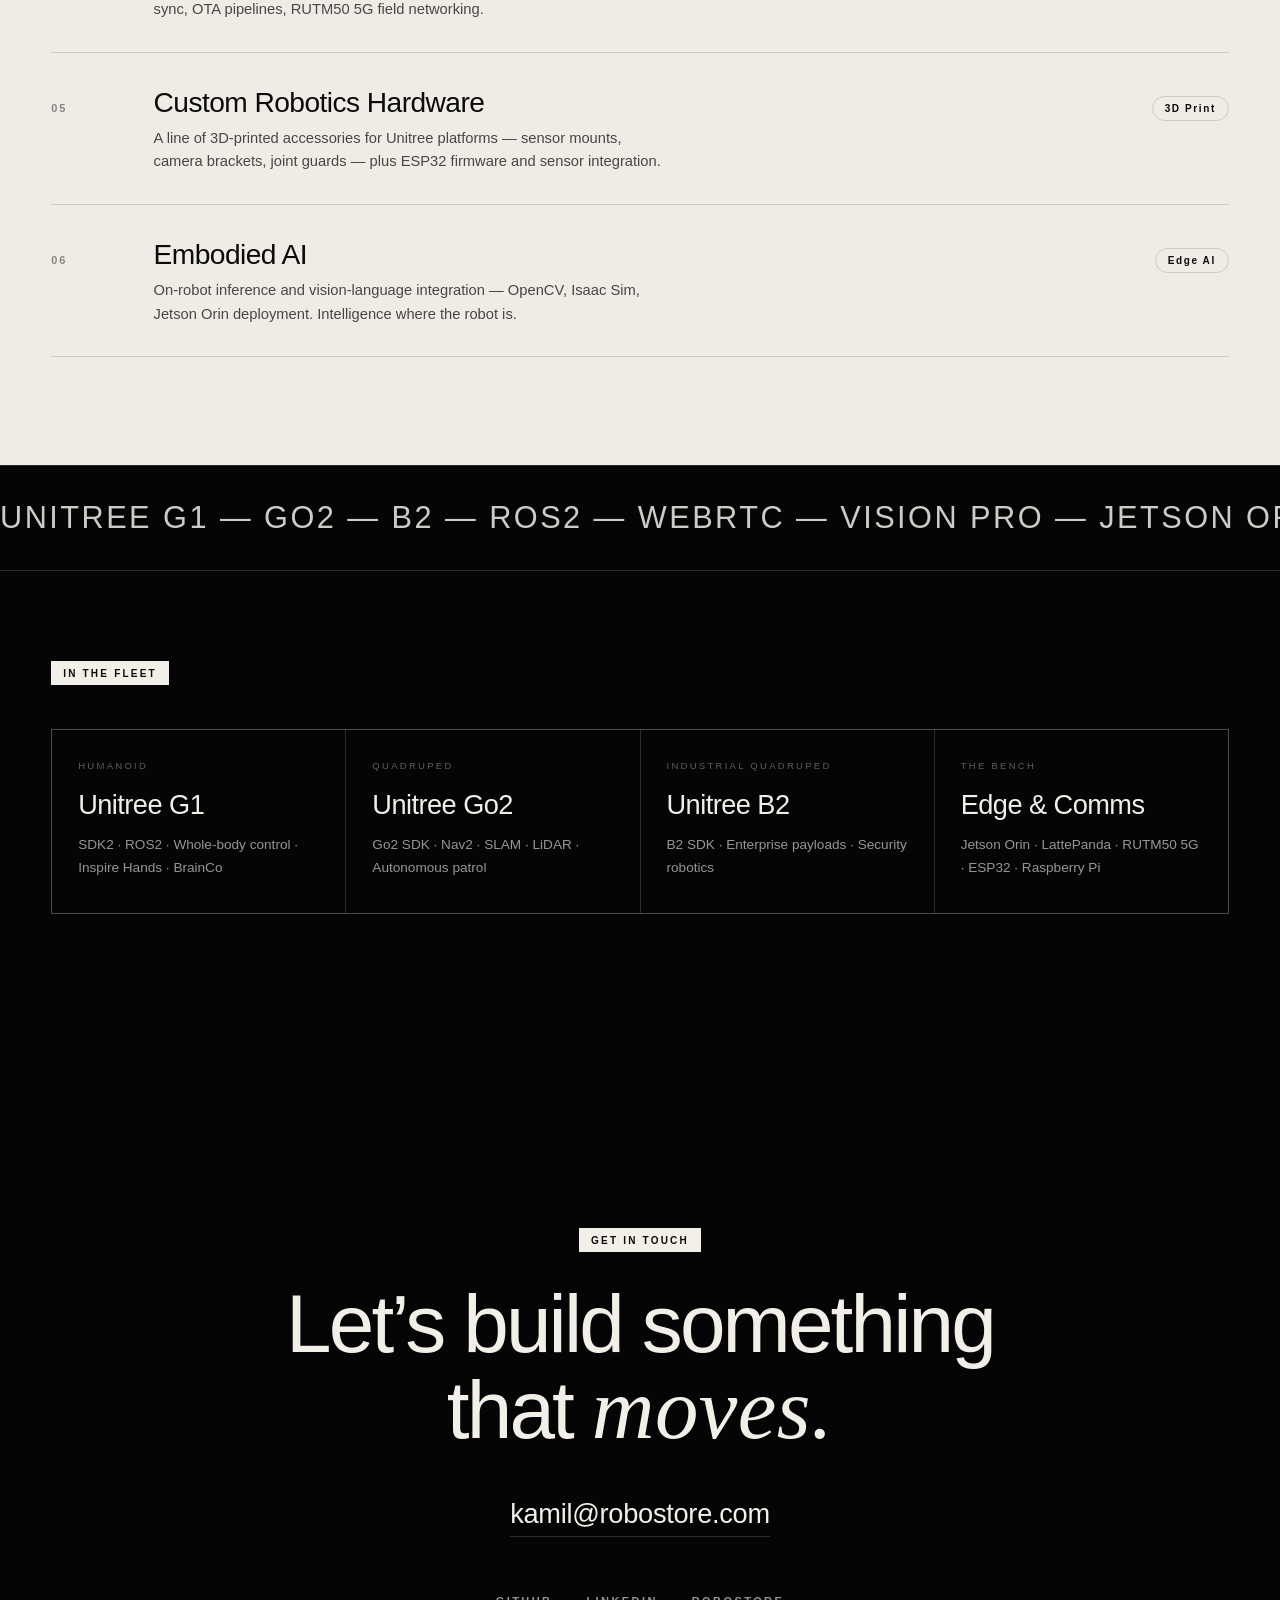
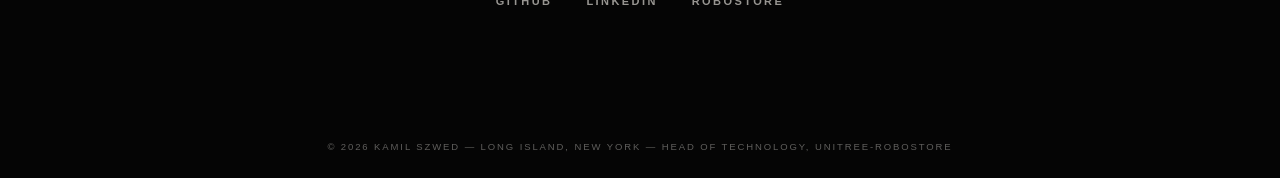
==== commit 7f006cfe: "Populate real bio, shorten scroll, add HUD + timeline + platforms - Real content from public record:" ====
--- a/docs/index.html
+++ b/docs/index.html
@@ -4,9 +4,9 @@
   <meta charset="UTF-8" />
   <meta name="viewport" content="width=device-width, initial-scale=1.0" />
   <title>Kamil Szwed — Robotics in Motion</title>
-  <meta name="description" content="Kamil Szwed — Head of Technology at RoboStore. Deploying humanoid and quadruped robots in production: ROS2, VR teleoperation, edge AI, enterprise autonomy." />
+  <meta name="description" content="Kamil Szwed — Head of Technology at Unitree-RoboStore. Deploying humanoid and quadruped robots in production: ROS2, VR teleoperation, edge AI, enterprise autonomy." />
   <meta property="og:title" content="Kamil Szwed — Robotics in Motion" />
-  <meta property="og:description" content="Head of Technology at RoboStore. Humanoids, quadrupeds, and the systems that ship them." />
+  <meta property="og:description" content="Head of Technology at Unitree-RoboStore. Humanoids, quadrupeds, and the systems that ship them." />
   <meta property="og:image" content="assets/portrait.jpg" />
   <link rel="icon" href="assets/favicon.svg" type="image/svg+xml" />
   <link rel="preload" href="fonts/InterTight-var.woff2" as="font" type="font/woff2" crossorigin />
@@ -36,7 +36,7 @@
 
   <div class="rail rail-top-right" aria-hidden="true">
     <p>ROS2 &middot; TELEOP &middot; EDGE AI</p>
-    <p>USA &middot; WORLDWIDE</p>
+    <p>NEW YORK &middot; WORLDWIDE</p>
   </div>
 
   <div class="rail rail-mid-right">
@@ -62,7 +62,7 @@
         <div class="hero-copy">
           <div class="hero-headlines">
             <div class="hero-headline is-current" data-headline="0">
-              <p class="eyebrow"><span>ROBOSTORE &middot; HEAD OF TECHNOLOGY</span></p>
+              <p class="eyebrow"><span>UNITREE-ROBOSTORE &middot; HEAD OF TECHNOLOGY</span></p>
               <h1>Building robots<br />that <em>move.</em></h1>
               <p class="hero-sub">I design, deploy, and support humanoid and quadruped
                 robots in production &mdash; ROS2, teleoperation, edge&nbsp;AI, and the
@@ -81,6 +81,13 @@
           </div>
         </div>
 
+        <div class="hud" id="hud" aria-hidden="true">
+          <p><span class="hud-label">SYS</span><span id="hudSys">BOOT</span></p>
+          <p><span class="hud-label">DISSOLVE</span><span id="hudP">0%</span></p>
+          <p><span class="hud-label">PTR</span><span id="hudPtr">&mdash;</span></p>
+          <p><span class="hud-label">FPS</span><span id="hudFps">&mdash;</span></p>
+        </div>
+
         <p class="hero-foot" aria-hidden="true">ROBOSTORE &mdash; OFFICIAL U.S. PARTNER OF UNITREE</p>
       </div>
     </section>
@@ -96,6 +103,53 @@
       </div>
     </section>
 
+    <!-- ===== Path / timeline ===== -->
+    <section class="path" aria-label="Career path">
+      <div class="path-head">
+        <p class="eyebrow eyebrow-dark"><span>THE PATH</span></p>
+        <h2 class="path-title">Campus to <em>the field.</em></h2>
+      </div>
+      <ol class="path-list">
+        <li class="path-item">
+          <span class="path-when">2020</span>
+          <div class="path-body">
+            <h3>Kellenberg Memorial High School</h3>
+            <p>Class of 2020, Long Island, New York &mdash; where the engineering
+              itch started. Came back years later with a G1 humanoid in tow to
+              show the next class what robotics looks like now.</p>
+          </div>
+        </li>
+        <li class="path-item">
+          <span class="path-when">2020&ndash;2024</span>
+          <div class="path-body">
+            <h3>Sacred Heart University</h3>
+            <p>B.S. Computer Science, minors in Cybersecurity &amp; Mathematics.
+              Built <strong>IntelliPARK</strong> &mdash; a campus-wide smart parking
+              platform running computer-vision cameras, ultrasonic occupancy
+              sensors, and edge processing nodes.</p>
+          </div>
+        </li>
+        <li class="path-item">
+          <span class="path-when">RoboStore</span>
+          <div class="path-body">
+            <h3>Integration Specialist</h3>
+            <p>Joined the Unitree-RoboStore team &mdash; bridging engineering,
+              software, and innovation for classrooms, labs, and industry.
+              Designed a line of custom 3D-printed hardware for Unitree platforms.</p>
+          </div>
+        </li>
+        <li class="path-item">
+          <span class="path-when">Now</span>
+          <div class="path-body">
+            <h3>Head of Technology, Unitree-RoboStore</h3>
+            <p>Leading the robotics stack &mdash; G1 humanoid commissioning, VR
+              whole-body teleoperation, autonomous patrol, and the enterprise
+              infrastructure that keeps it all running.</p>
+          </div>
+        </li>
+      </ol>
+    </section>
+
     <!-- ===== Work ===== -->
     <section class="work" aria-label="What I do">
       <div class="work-head">
@@ -116,16 +170,16 @@
           <span class="work-num">02</span>
           <div class="work-body">
             <h3>VR Teleoperation</h3>
-            <p>Whole-body humanoid control over WebRTC &mdash; Pico, Quest, and
-              Apple Vision Pro pipelines.</p>
-          </div>
-          <span class="work-tag">WebRTC</span>
+            <p>Whole-body humanoid control over WebRTC &mdash; Apple Vision Pro,
+              Quest, and Pico pipelines with a G1 motor-command bridge.</p>
+          </div>
+          <span class="work-tag">Vision Pro</span>
         </li>
         <li class="work-row">
           <span class="work-num">03</span>
           <div class="work-body">
             <h3>Autonomous Patrol</h3>
-            <p>Go2 / B2 security robotics &mdash; SLAM navigation, LiDAR mapping,
+            <p>Go2 / B2 security robotics &mdash; SLAM, Nav2, LiDAR mapping,
               edge AI inference on Jetson Orin.</p>
           </div>
           <span class="work-tag">SLAM</span>
@@ -133,27 +187,28 @@
         <li class="work-row">
           <span class="work-num">04</span>
           <div class="work-body">
-            <h3>Enterprise Integration</h3>
-            <p>Dockerized ROS2 stacks, fleet management, cloud robotics workflows,
-              5G field networking.</p>
+            <h3>Robotics Infrastructure</h3>
+            <p>Dockerized ROS2 stacks, CycloneDDS tuning, MQTT telemetry, AWS
+              cloud sync, OTA pipelines, RUTM50 5G field networking.</p>
           </div>
           <span class="work-tag">ROS2</span>
         </li>
         <li class="work-row">
           <span class="work-num">05</span>
           <div class="work-body">
-            <h3>Robotics Infrastructure</h3>
-            <p>CycloneDDS tuning, MQTT telemetry bridges, AWS cloud sync,
-              OTA update pipelines.</p>
-          </div>
-          <span class="work-tag">AWS</span>
+            <h3>Custom Robotics Hardware</h3>
+            <p>A line of 3D-printed accessories for Unitree platforms &mdash;
+              sensor mounts, camera brackets, joint guards &mdash; plus ESP32
+              firmware and sensor integration.</p>
+          </div>
+          <span class="work-tag">3D Print</span>
         </li>
         <li class="work-row">
           <span class="work-num">06</span>
           <div class="work-body">
             <h3>Embodied AI</h3>
-            <p>On-robot inference, vision-language integration, Jetson Orin
-              deployment &mdash; intelligence where the robot is.</p>
+            <p>On-robot inference and vision-language integration &mdash; OpenCV,
+              Isaac Sim, Jetson Orin deployment. Intelligence where the robot is.</p>
           </div>
           <span class="work-tag">Edge AI</span>
         </li>
@@ -163,10 +218,37 @@
     <!-- ===== Marquee ===== -->
     <div class="marquee" aria-hidden="true">
       <div class="marquee-track">
-        <span>UNITREE G1 &mdash; GO2 &mdash; B2 &mdash; ROS2 &mdash; WEBRTC &mdash; JETSON ORIN &mdash; VR TELEOP &mdash; SLAM &mdash; CYCLONEDDS &mdash; EDGE AI &mdash;&nbsp;</span>
-        <span>UNITREE G1 &mdash; GO2 &mdash; B2 &mdash; ROS2 &mdash; WEBRTC &mdash; JETSON ORIN &mdash; VR TELEOP &mdash; SLAM &mdash; CYCLONEDDS &mdash; EDGE AI &mdash;&nbsp;</span>
+        <span>UNITREE G1 &mdash; GO2 &mdash; B2 &mdash; ROS2 &mdash; WEBRTC &mdash; VISION PRO &mdash; JETSON ORIN &mdash; SLAM &mdash; ISAAC SIM &mdash; CYCLONEDDS &mdash;&nbsp;</span>
+        <span>UNITREE G1 &mdash; GO2 &mdash; B2 &mdash; ROS2 &mdash; WEBRTC &mdash; VISION PRO &mdash; JETSON ORIN &mdash; SLAM &mdash; ISAAC SIM &mdash; CYCLONEDDS &mdash;&nbsp;</span>
       </div>
     </div>
+
+    <!-- ===== Platforms ===== -->
+    <section class="platforms" aria-label="Hardware platforms">
+      <p class="eyebrow"><span>IN THE FLEET</span></p>
+      <div class="platform-grid">
+        <article class="platform-card">
+          <span class="platform-type">Humanoid</span>
+          <h3>Unitree G1</h3>
+          <p>SDK2 &middot; ROS2 &middot; Whole-body control &middot; Inspire Hands &middot; BrainCo</p>
+        </article>
+        <article class="platform-card">
+          <span class="platform-type">Quadruped</span>
+          <h3>Unitree Go2</h3>
+          <p>Go2 SDK &middot; Nav2 &middot; SLAM &middot; LiDAR &middot; Autonomous patrol</p>
+        </article>
+        <article class="platform-card">
+          <span class="platform-type">Industrial Quadruped</span>
+          <h3>Unitree B2</h3>
+          <p>B2 SDK &middot; Enterprise payloads &middot; Security robotics</p>
+        </article>
+        <article class="platform-card">
+          <span class="platform-type">The Bench</span>
+          <h3>Edge &amp; Comms</h3>
+          <p>Jetson Orin &middot; LattePanda &middot; RUTM50 5G &middot; ESP32 &middot; Raspberry Pi</p>
+        </article>
+      </div>
+    </section>
 
     <!-- ===== Contact ===== -->
     <footer class="contact" id="contact">
@@ -178,7 +260,7 @@
         <li><a href="https://www.linkedin.com/in/kamilszwed006" target="_blank" rel="noopener">LinkedIn</a></li>
         <li><a href="https://robostore.com" target="_blank" rel="noopener">RoboStore</a></li>
       </ul>
-      <p class="contact-fine">&copy; 2026 Kamil Szwed &mdash; Head of Technology, RoboStore</p>
+      <p class="contact-fine">&copy; 2026 Kamil Szwed &mdash; Long Island, New York &mdash; Head of Technology, Unitree-RoboStore</p>
     </footer>
   </main>
 
--- a/docs/css/style.css
+++ b/docs/css/style.css
@@ -182,7 +182,7 @@
 /* ============ Hero ============ */
 .hero {
   position: relative;
-  height: 460vh;
+  height: 280vh;
   background: #050505;
 }
 .hero-inner {
@@ -270,10 +270,108 @@
   z-index: 5;
 }
 
+/* ============ Telemetry HUD ============ */
+.hud {
+  position: absolute;
+  right: var(--pad-x);
+  bottom: 64px;
+  z-index: 5;
+  font-size: 9.5px;
+  letter-spacing: 0.18em;
+  line-height: 2;
+  color: var(--bone-dim);
+  text-align: right;
+  font-variant-numeric: tabular-nums;
+}
+.hud-label {
+  color: var(--bone-faint);
+  margin-right: 10px;
+}
+.hud #hudSys { color: #8fd18f; }
+
+/* ============ Path / timeline ============ */
+.path {
+  background: var(--paper);
+  color: var(--ink);
+  padding: 12vh var(--pad-x) 10vh;
+}
+.path-head { margin-bottom: 7vh; }
+.path-title {
+  margin-top: 26px;
+  font-size: clamp(2.2rem, 5vw, 4.2rem);
+  font-weight: 500;
+  letter-spacing: -0.035em;
+  line-height: 1;
+}
+.path-list {
+  list-style: none;
+  position: relative;
+  max-width: 860px;
+}
+.path-list::before {
+  content: '';
+  position: absolute;
+  left: 3px;
+  top: 8px;
+  bottom: 8px;
+  width: 1px;
+  background: var(--hairline-dark);
+}
+.path-line {
+  position: absolute;
+  left: 3px;
+  top: 8px;
+  bottom: 8px;
+  width: 1px;
+  background: var(--ink);
+  transform-origin: top;
+  transform: scaleY(0);
+}
+.path-item {
+  display: grid;
+  grid-template-columns: 140px 1fr;
+  gap: clamp(18px, 3vw, 44px);
+  padding: 26px 0 26px 34px;
+  position: relative;
+}
+.path-item::before {
+  content: '';
+  position: absolute;
+  left: 0;
+  top: 36px;
+  width: 7px;
+  height: 7px;
+  border-radius: 50%;
+  background: var(--ink);
+}
+.path-when {
+  font-size: 11px;
+  letter-spacing: 0.18em;
+  text-transform: uppercase;
+  font-weight: 600;
+  opacity: 0.55;
+  padding-top: 6px;
+  white-space: nowrap;
+}
+.path-body h3 {
+  font-size: clamp(1.15rem, 2vw, 1.55rem);
+  font-weight: 500;
+  letter-spacing: -0.02em;
+  margin-bottom: 8px;
+}
+.path-body p {
+  font-size: 0.92rem;
+  line-height: 1.65;
+  color: var(--ink-soft);
+  max-width: 58ch;
+  opacity: 0.85;
+}
+.path-body strong { font-weight: 600; }
+
 /* ============ Manifesto (word assembly) ============ */
 .manifesto {
   position: relative;
-  height: 380vh;
+  height: 220vh;
   background: var(--paper);
   color: var(--ink);
 }
@@ -305,9 +403,9 @@
 .work {
   background: var(--paper);
   color: var(--ink);
-  padding: 18vh var(--pad-x) 16vh;
-}
-.work-head { margin-bottom: 9vh; }
+  padding: 12vh var(--pad-x) 12vh;
+}
+.work-head { margin-bottom: 7vh; }
 .work-title {
   margin-top: 26px;
   font-size: clamp(2.4rem, 5.6vw, 4.8rem);
@@ -382,11 +480,52 @@
 }
 html.no-motion .marquee-track { animation-play-state: paused; }
 
+/* ============ Platforms ============ */
+.platforms {
+  background: #050505;
+  color: var(--bone);
+  padding: 10vh var(--pad-x) 12vh;
+  border-top: 1px solid var(--hairline-light);
+}
+.platforms > .eyebrow { margin-bottom: 44px; }
+.platform-grid {
+  display: grid;
+  grid-template-columns: repeat(auto-fit, minmax(230px, 1fr));
+  gap: 1px;
+  background: var(--hairline-light);
+  border: 1px solid var(--hairline-light);
+}
+.platform-card {
+  background: #050505;
+  padding: 30px 26px 34px;
+  transition: background 0.3s ease;
+}
+.platform-card:hover { background: #0d0d0e; }
+.platform-type {
+  display: block;
+  font-size: 9.5px;
+  letter-spacing: 0.24em;
+  text-transform: uppercase;
+  color: var(--bone-faint);
+  margin-bottom: 18px;
+}
+.platform-card h3 {
+  font-size: clamp(1.3rem, 2.2vw, 1.7rem);
+  font-weight: 500;
+  letter-spacing: -0.02em;
+  margin-bottom: 12px;
+}
+.platform-card p {
+  font-size: 0.85rem;
+  line-height: 1.7;
+  color: var(--bone-dim);
+}
+
 /* ============ Contact ============ */
 .contact {
   background: #050505;
   color: var(--bone);
-  min-height: 92vh;
+  min-height: 84vh;
   display: flex;
   flex-direction: column;
   align-items: center;
@@ -441,6 +580,9 @@
 /* ============ Responsive ============ */
 @media (max-width: 900px) {
   .rail-top-right, .rail-mid-right { display: none; }
+  .hud { display: none; }
+  .path-item { grid-template-columns: 1fr; gap: 6px; }
+  .path-when { padding-top: 0; }
   .hero-copy {
     max-width: min(520px, 86vw);
     top: auto;
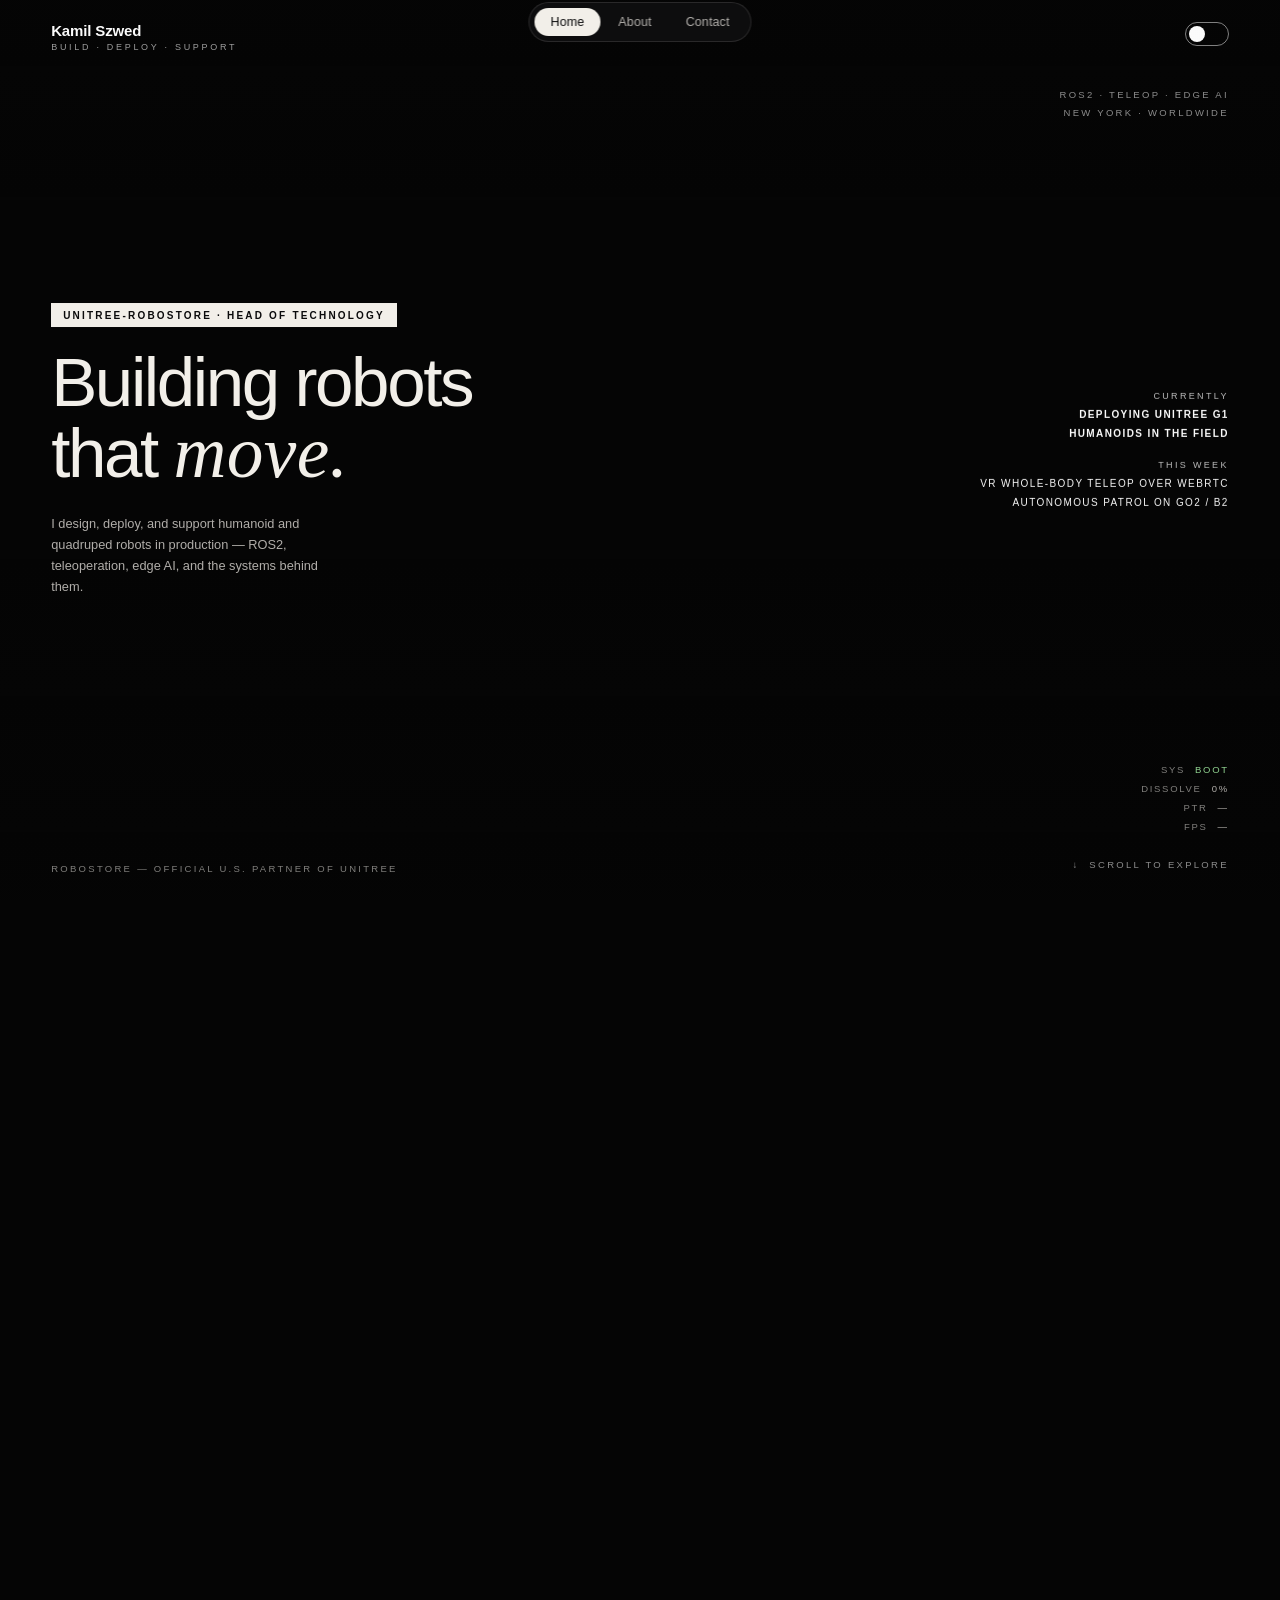
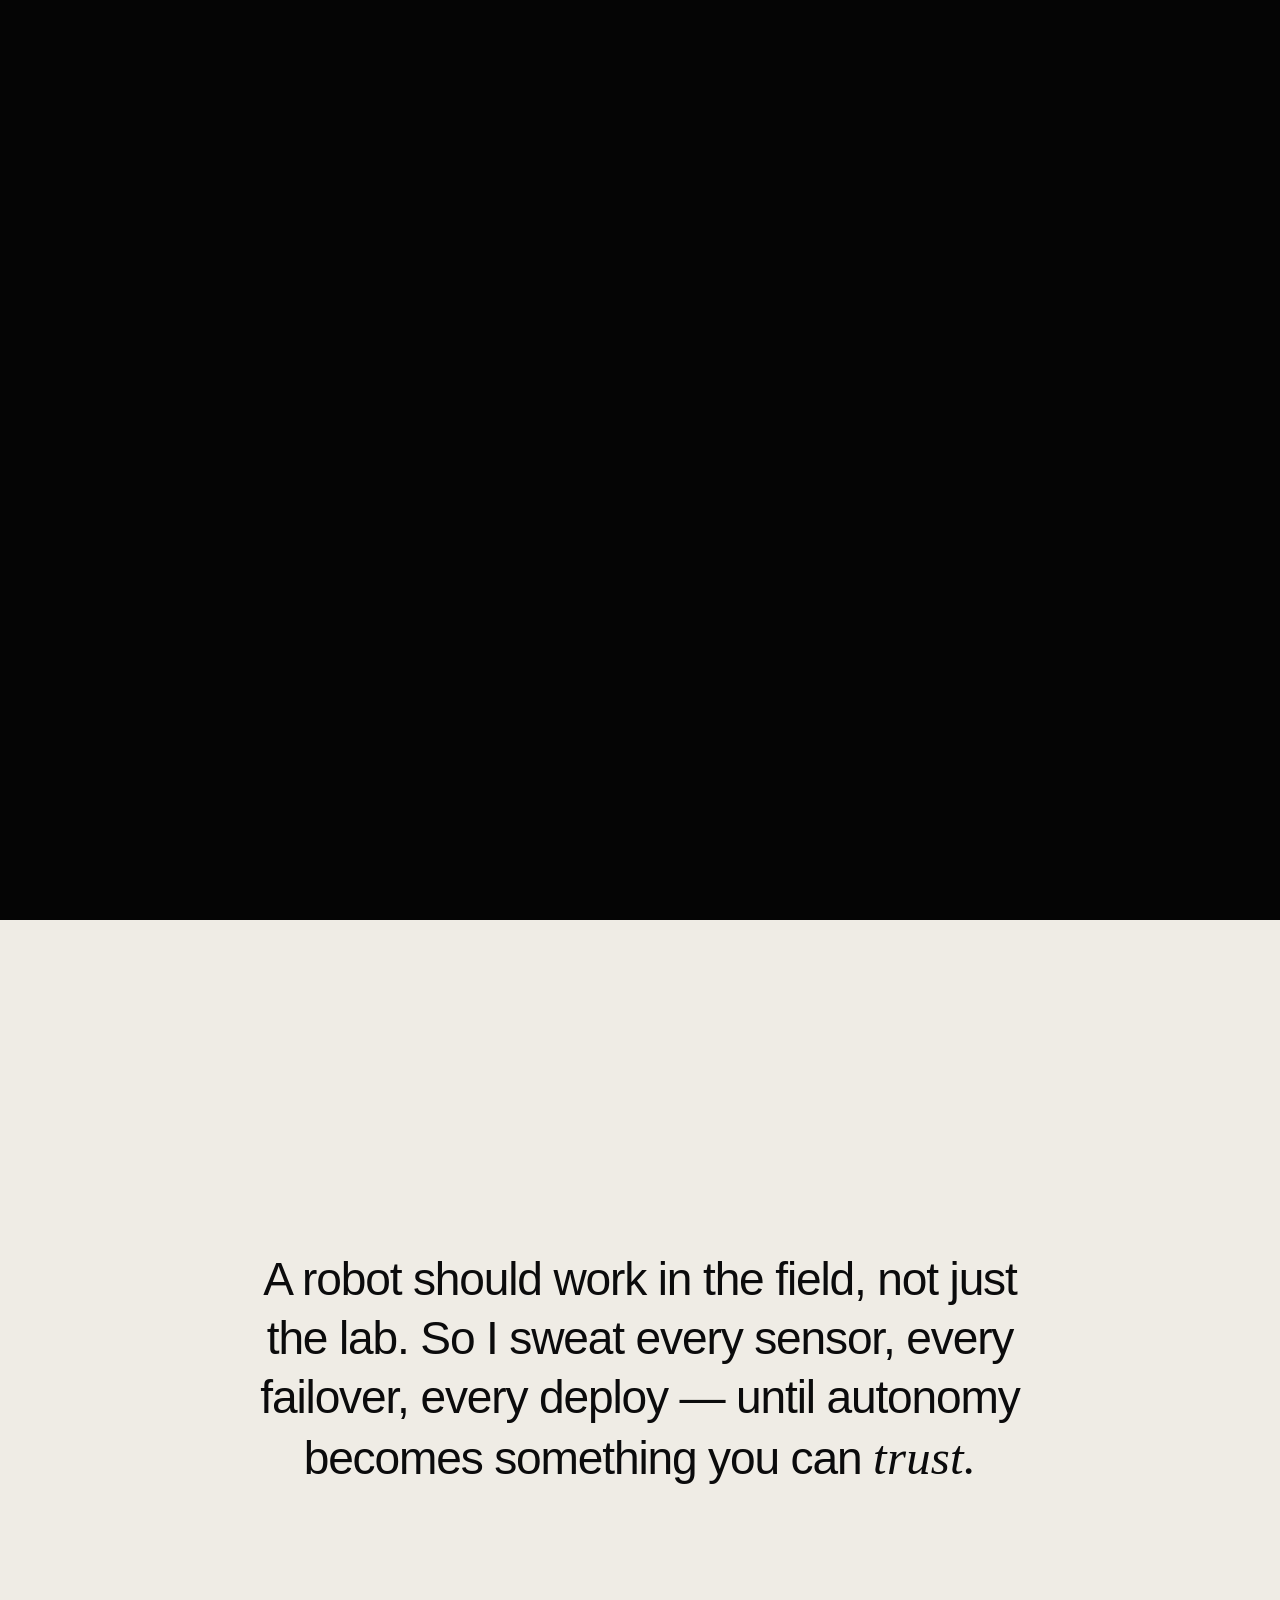
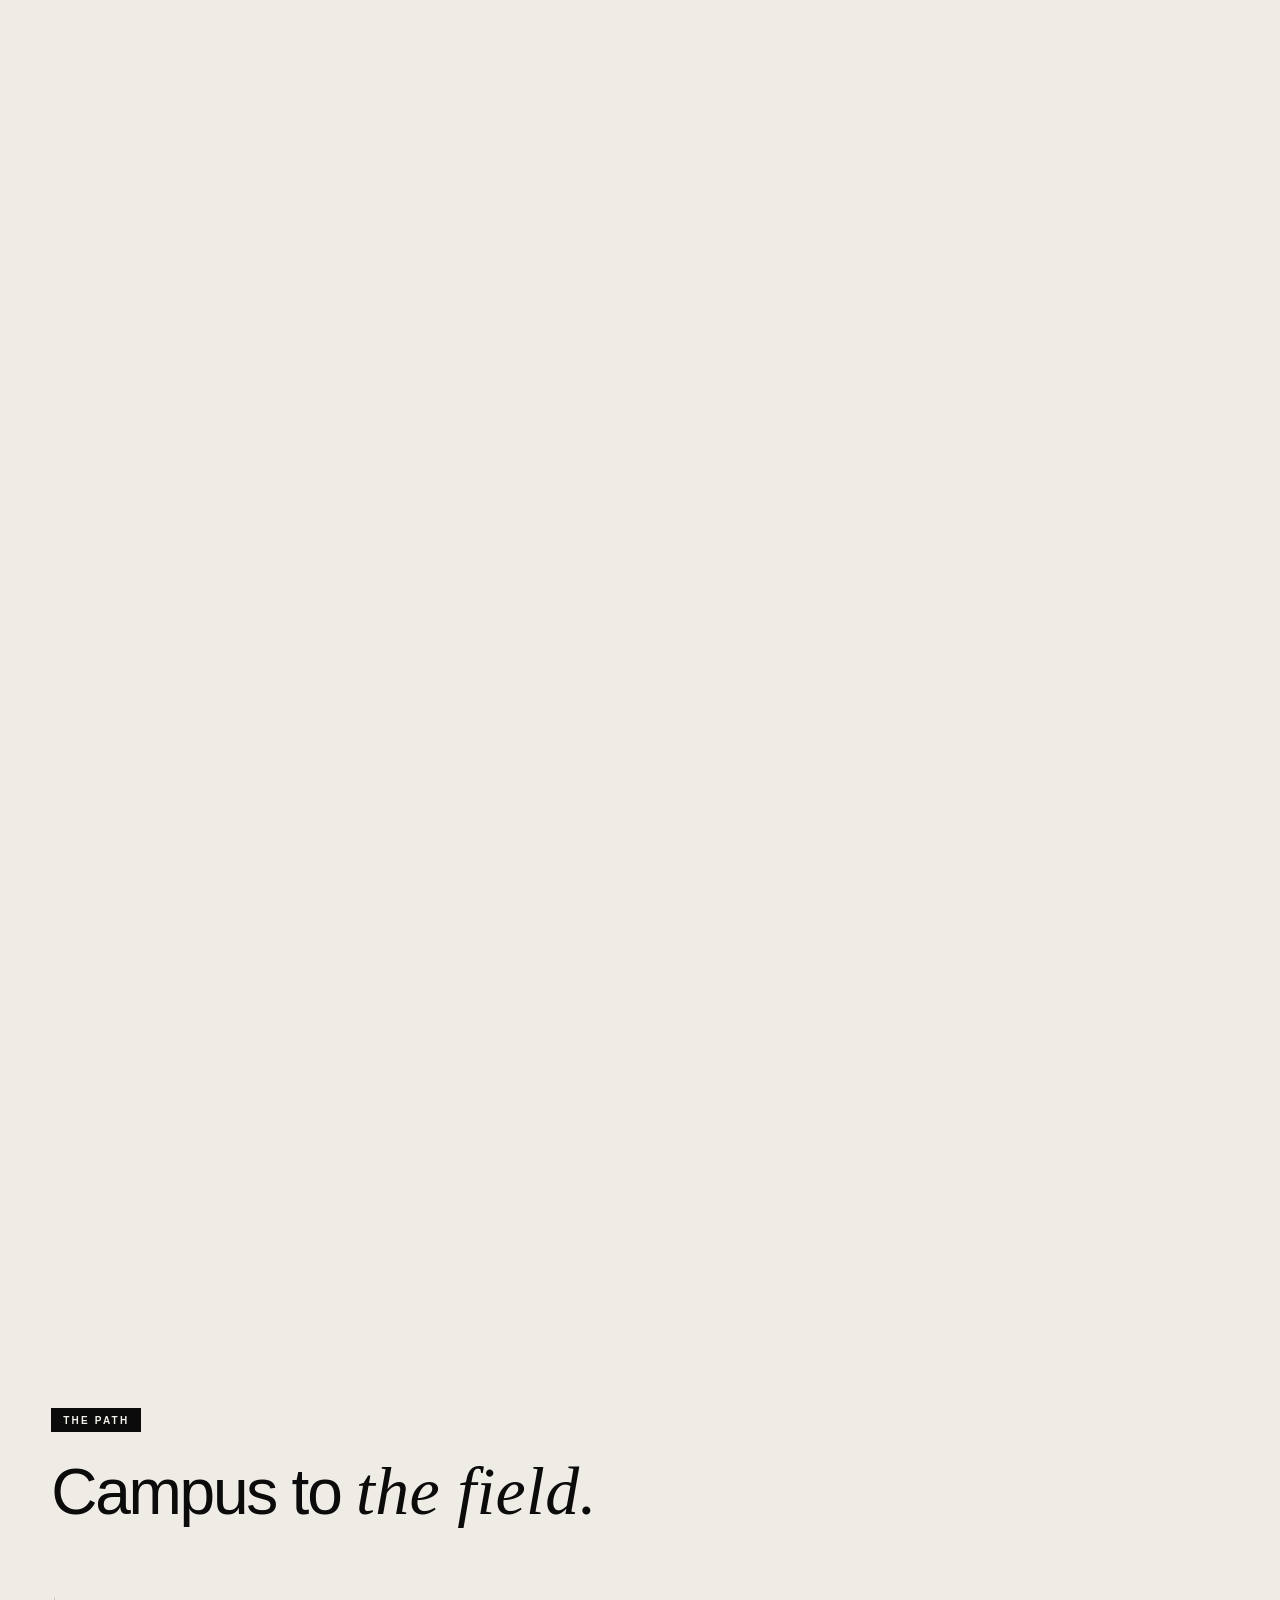
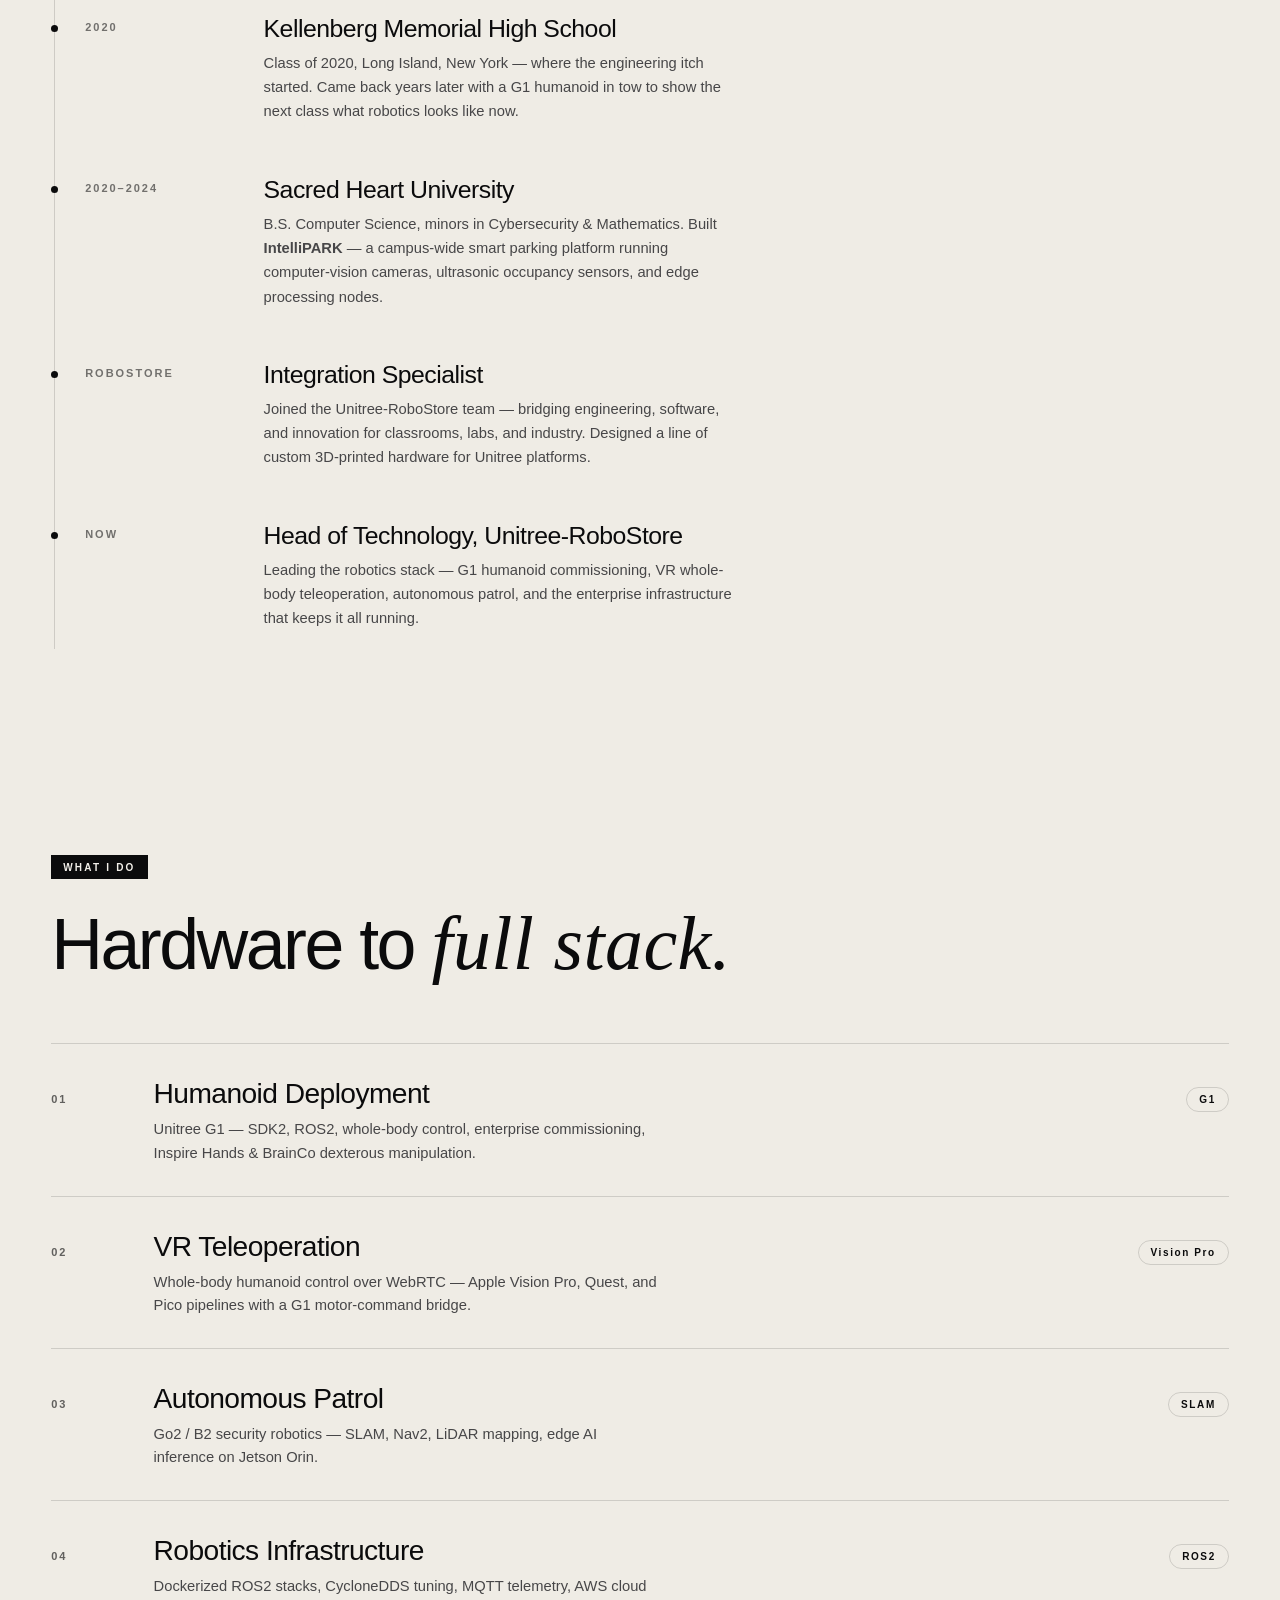
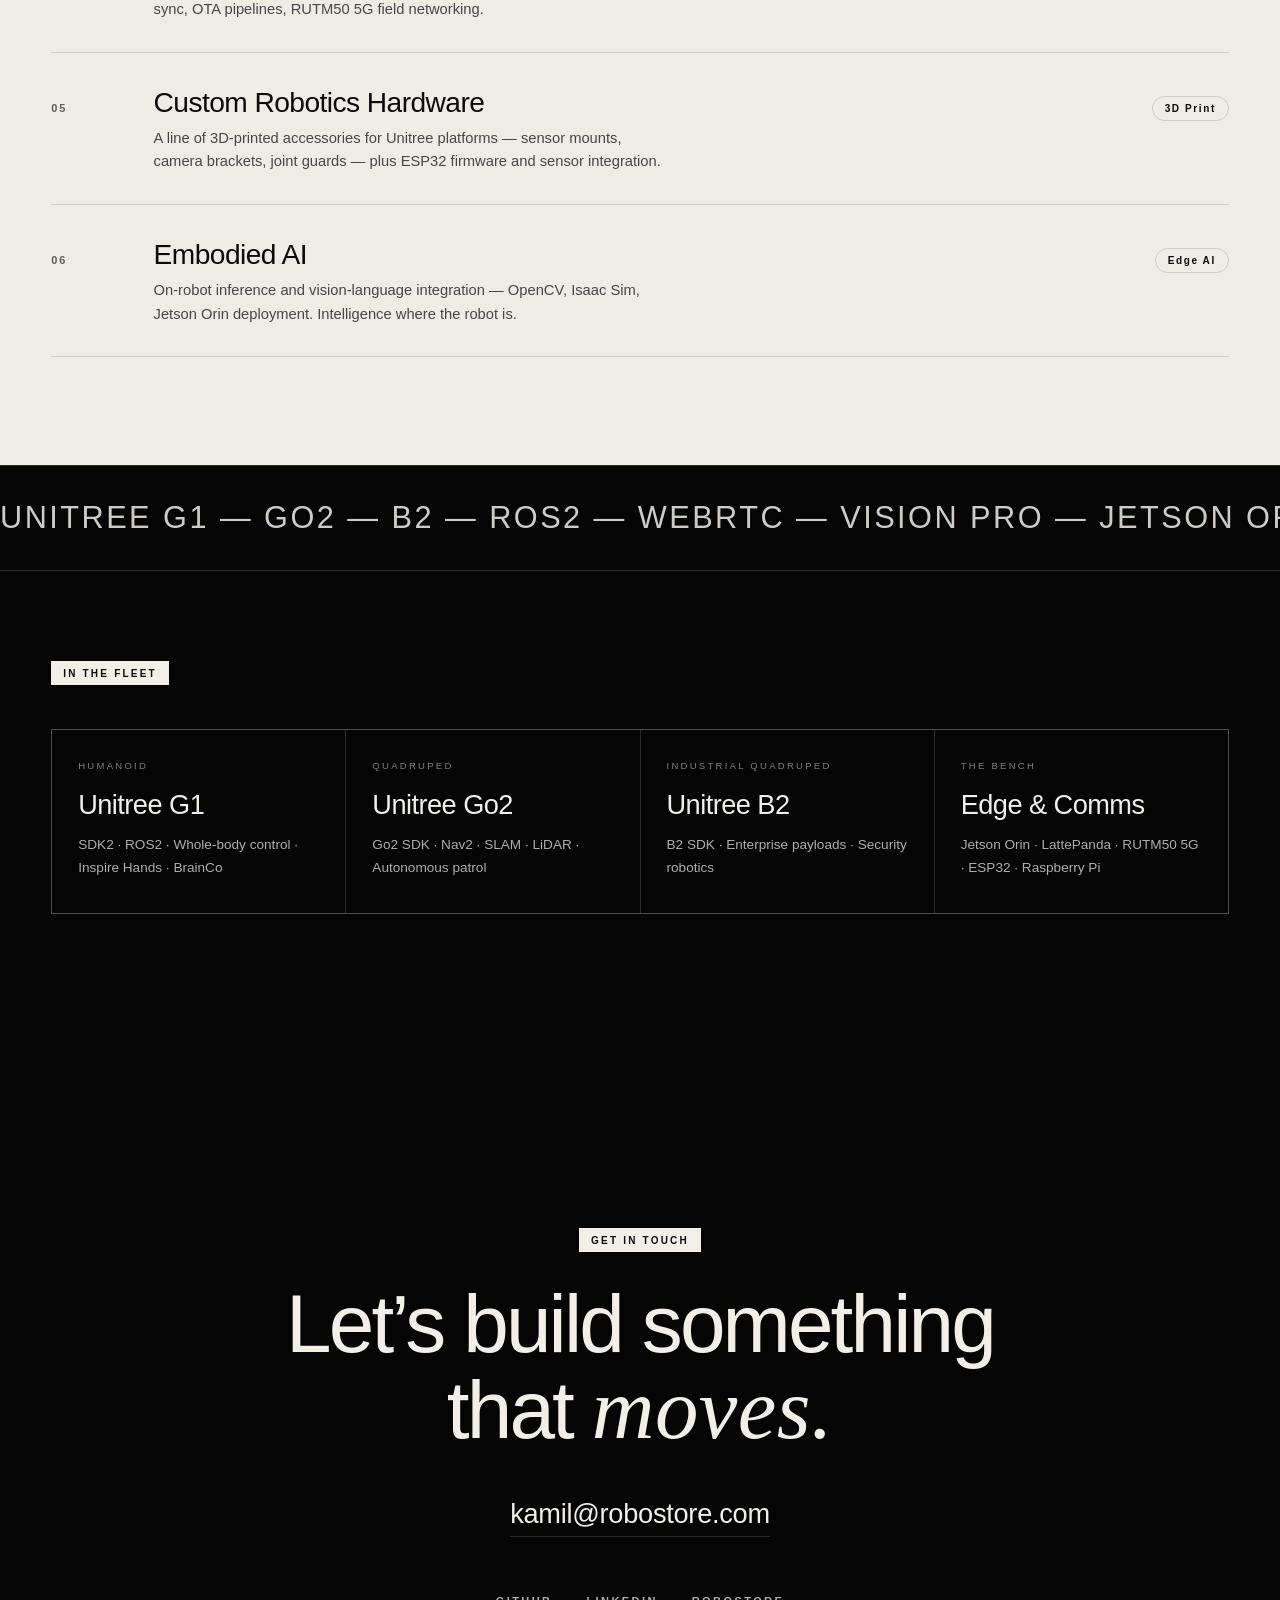
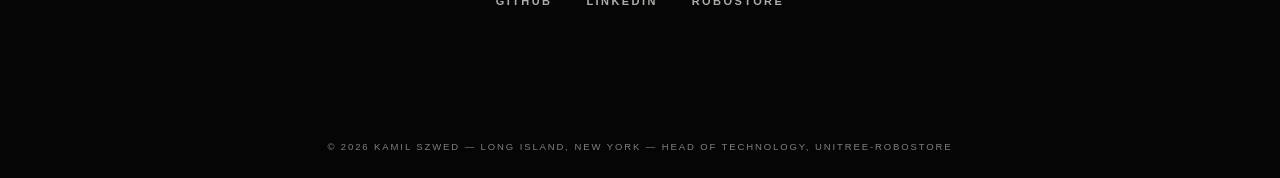
==== commit 537be463: "Apply 19 verified fixes from multi-agent review Design / correctness - Hoist .brand and .motion-togg" ====
--- a/docs/index.html
+++ b/docs/index.html
@@ -16,23 +16,26 @@
 </head>
 <body>
 
-  <!-- ===== Fixed chrome ===== -->
+  <!-- ===== Fixed chrome =====
+       .brand and .motion-toggle are body-level so their mix-blend-mode
+       composites against the page; inside a fixed/z-indexed header they
+       would sit in an isolated stacking context and never invert. -->
+  <a class="brand" href="#top" data-nav>
+    <span class="brand-name">Kamil Szwed</span>
+    <span class="brand-sub">BUILD &middot; DEPLOY &middot; SUPPORT</span>
+  </a>
+
   <header class="site-chrome">
-    <a class="brand" href="#top" data-nav>
-      <span class="brand-name">Kamil Szwed</span>
-      <span class="brand-sub">BUILD &middot; DEPLOY &middot; SUPPORT</span>
-    </a>
-
     <nav class="pill-nav" aria-label="Primary">
       <a href="#top" class="is-active" data-nav>Home</a>
       <a href="#about" data-nav>About</a>
       <a href="#contact" data-nav>Contact</a>
     </nav>
-
-    <button class="motion-toggle" id="motionToggle" type="button" role="switch" aria-checked="true" aria-label="Toggle motion effects">
-      <span class="motion-toggle-knob"></span>
-    </button>
   </header>
+
+  <button class="motion-toggle" id="motionToggle" type="button" role="switch" aria-checked="true" aria-label="Toggle motion effects">
+    <span class="motion-toggle-knob"></span>
+  </button>
 
   <div class="rail rail-top-right" aria-hidden="true">
     <p>ROS2 &middot; TELEOP &middot; EDGE AI</p>
@@ -54,7 +57,7 @@
   <main id="top">
     <section class="hero" id="hero">
       <div class="hero-inner">
-        <canvas id="heroCanvas" aria-hidden="true"></canvas>
+        <canvas id="heroCanvas" role="img" aria-label="Portrait of Kamil Szwed"></canvas>
         <noscript>
           <img class="hero-fallback" src="assets/portrait.jpg" alt="Portrait of Kamil Szwed" />
         </noscript>
@@ -220,6 +223,8 @@
       <div class="marquee-track">
         <span>UNITREE G1 &mdash; GO2 &mdash; B2 &mdash; ROS2 &mdash; WEBRTC &mdash; VISION PRO &mdash; JETSON ORIN &mdash; SLAM &mdash; ISAAC SIM &mdash; CYCLONEDDS &mdash;&nbsp;</span>
         <span>UNITREE G1 &mdash; GO2 &mdash; B2 &mdash; ROS2 &mdash; WEBRTC &mdash; VISION PRO &mdash; JETSON ORIN &mdash; SLAM &mdash; ISAAC SIM &mdash; CYCLONEDDS &mdash;&nbsp;</span>
+        <span>UNITREE G1 &mdash; GO2 &mdash; B2 &mdash; ROS2 &mdash; WEBRTC &mdash; VISION PRO &mdash; JETSON ORIN &mdash; SLAM &mdash; ISAAC SIM &mdash; CYCLONEDDS &mdash;&nbsp;</span>
+        <span>UNITREE G1 &mdash; GO2 &mdash; B2 &mdash; ROS2 &mdash; WEBRTC &mdash; VISION PRO &mdash; JETSON ORIN &mdash; SLAM &mdash; ISAAC SIM &mdash; CYCLONEDDS &mdash;&nbsp;</span>
       </div>
     </div>
 
--- a/docs/css/style.css
+++ b/docs/css/style.css
@@ -9,8 +9,8 @@
   --paper: #efece5;
   --paper-dim: #e5e1d8;
   --bone: #f2efe9;
-  --bone-dim: rgba(242, 239, 233, 0.62);
-  --bone-faint: rgba(242, 239, 233, 0.38);
+  --bone-dim: rgba(242, 239, 233, 0.72);
+  --bone-faint: rgba(242, 239, 233, 0.52);
   --hairline-light: rgba(242, 239, 233, 0.16);
   --hairline-dark: rgba(11, 11, 12, 0.14);
   --font-sans: 'Inter Tight', -apple-system, BlinkMacSystemFont, 'Segoe UI', sans-serif;
@@ -62,14 +62,19 @@
   inset: 0 0 auto 0;
   display: flex;
   align-items: center;
-  justify-content: space-between;
+  justify-content: center;
   padding: 22px var(--pad-x);
   z-index: 50;
   pointer-events: none;
 }
 .site-chrome > * { pointer-events: auto; }
 
+/* body-level so mix-blend-mode sees the page, not an isolated header group */
 .brand {
+  position: fixed;
+  top: 22px;
+  left: var(--pad-x);
+  z-index: 51;
   display: flex;
   flex-direction: column;
   gap: 3px;
@@ -96,7 +101,7 @@
   gap: 2px;
   padding: 5px;
   border-radius: 999px;
-  background: rgba(16, 16, 17, 0.55);
+  background: rgba(16, 16, 17, 0.85);
   border: 1px solid rgba(242, 239, 233, 0.12);
   backdrop-filter: blur(14px);
   -webkit-backdrop-filter: blur(14px);
@@ -118,13 +123,16 @@
 }
 
 .motion-toggle {
+  position: fixed;
+  top: 22px;
+  right: var(--pad-x);
+  z-index: 51;
   width: 44px;
   height: 24px;
   border-radius: 999px;
   border: 1px solid rgba(255, 255, 255, 0.5);
   background: transparent;
   cursor: pointer;
-  position: relative;
   mix-blend-mode: difference;
   transition: opacity 0.25s ease;
 }
@@ -170,7 +178,7 @@
   letter-spacing: 0.14em;
   font-size: 10px;
 }
-.rail-mid-right .rail-label { opacity: 0.45; font-size: 9px; letter-spacing: 0.26em; }
+.rail-mid-right .rail-label { opacity: 0.75; font-size: 9px; letter-spacing: 0.26em; }
 .rail-mid-right .rail-strong { font-weight: 600; }
 .rail-mid-right .rail-gap { margin-top: 14px; }
 .rail-bottom-right {
@@ -428,7 +436,7 @@
 .work-num {
   font-size: 11px;
   letter-spacing: 0.18em;
-  opacity: 0.45;
+  opacity: 0.62;
   font-weight: 600;
 }
 .work-body h3 {
@@ -465,7 +473,7 @@
 .marquee-track {
   display: flex;
   width: max-content;
-  animation: marquee 28s linear infinite;
+  animation: marquee 56s linear infinite;
 }
 .marquee-track span {
   font-size: clamp(1.2rem, 2.4vw, 2rem);
@@ -479,6 +487,33 @@
   to { transform: translateX(-50%); }
 }
 html.no-motion .marquee-track { animation-play-state: paused; }
+/* the rails' scroll-driven fade lives in the GSAP context; without motion
+   they would sit inverted over the light sections and the footer forever */
+html.no-motion .rail { display: none; }
+
+/* ============ Focus ============ */
+:focus-visible {
+  outline: 2px solid currentColor;
+  outline-offset: 4px;
+  border-radius: 2px;
+}
+.pill-nav a:focus-visible { outline-color: var(--bone); outline-offset: 2px; }
+.motion-toggle:focus-visible { outline-color: #fff; }
+/* scroll-anchor targets are focused programmatically, not by the keyboard */
+main:focus, section:focus, footer:focus { outline: none; }
+
+/* screen-reader-only text (accessible copy of the split manifesto) */
+.sr-only {
+  position: absolute;
+  width: 1px;
+  height: 1px;
+  padding: 0;
+  margin: -1px;
+  overflow: hidden;
+  clip: rect(0, 0, 0, 0);
+  white-space: nowrap;
+  border: 0;
+}
 
 /* ============ Platforms ============ */
 .platforms {
@@ -583,6 +618,16 @@
   .hud { display: none; }
   .path-item { grid-template-columns: 1fr; gap: 6px; }
   .path-when { padding-top: 0; }
+  /* the particle field is full-bleed behind the copy here, so the melt
+     streaks need a much stronger scrim to keep the text readable */
+  .hero-inner::after {
+    background: linear-gradient(180deg,
+      rgba(5, 5, 5, 0.3) 0%,
+      rgba(5, 5, 5, 0) 20%,
+      rgba(5, 5, 5, 0) 42%,
+      rgba(5, 5, 5, 0.72) 72%,
+      rgba(5, 5, 5, 0.92) 100%);
+  }
   .hero-copy {
     max-width: min(520px, 86vw);
     top: auto;
@@ -607,7 +652,79 @@
   .hero-foot { bottom: 18px; }
 }
 
+/* Below ~430px a centered top nav collides with the toggle. Float it to the
+   bottom instead — more thumb-reachable, and no collision at any width. */
+@media (max-width: 430px) {
+  .site-chrome {
+    inset: auto 0 0 0;
+    padding: 0 var(--pad-x) 20px;
+  }
+  .pill-nav { position: static; transform: none; }
+  .pill-nav a { padding: 8px 15px; font-size: 12.5px; }
+  .hero-foot { display: none; }
+  .hero-copy { bottom: 17vh; }   /* clear the bottom nav pill */
+  .contact-links { gap: clamp(16px, 6vw, 34px); }
+  .contact-fine { bottom: 74px; }
+}
+
 /* ============ Reduced motion ============ */
 @media (prefers-reduced-motion: reduce) {
   .marquee-track { animation: none; }
-}
+  .rail { display: none; }
+}
+
+/* ============ Print ============
+   Collapse the pinned scroll spacers, drop the canvas and fixed chrome, and
+   flip the dark sections to ink-on-white so the default "no background
+   graphics" setting still yields readable pages. */
+@media print {
+  .site-chrome, .brand, .motion-toggle, .rail, .hud,
+  #heroCanvas, .hero-fallback, .marquee { display: none !important; }
+
+  body, .hero, .contact, .platforms {
+    background: #fff !important;
+    color: var(--ink) !important;
+  }
+  .hero, .manifesto { height: auto; }
+  .hero-inner, .manifesto-pin {
+    position: static;
+    height: auto;
+    overflow: visible;
+    display: block;
+  }
+  .hero-inner::after { display: none; }
+  .hero-copy {
+    position: static;
+    transform: none;
+    max-width: 62ch;
+    padding: 12mm 0 8mm;
+  }
+  .hero-headline { position: static; width: auto; }
+  .hero-headline[data-headline="1"],
+  .hero-headline[data-headline="2"] { display: none; }
+  .manifesto { padding: 8mm 0; }
+  .manifesto-text { max-width: 62ch; text-align: left; }
+
+  /* GSAP writes inline opacity/transform/filter — override it all */
+  .hero-headline, .hero-headline *, .hero-sub, .hero-foot,
+  .manifesto-text, .manifesto-text .word,
+  .path-head, .path-item, .work-head, .work-row,
+  .platform-card, .contact, .contact * {
+    opacity: 1 !important;
+    visibility: visible !important;
+    transform: none !important;
+    filter: none !important;
+  }
+  .hero-headline h1, .hero-headline h2, .hero-sub, .hero-foot,
+  .platform-card h3, .platform-card p, .platform-type,
+  .contact-title, .contact-email, .contact-links a, .contact-fine {
+    color: var(--ink) !important;
+  }
+  .eyebrow span { background: var(--ink) !important; color: #fff !important; }
+  .platform-grid { background: none; border-color: var(--hairline-dark); }
+  .platform-card { background: none; }
+  .contact { min-height: 0; padding: 10mm 0; }
+  .contact-fine { position: static; margin-top: 8mm; }
+  .path, .work, .platforms { padding: 8mm 0; }
+  .path-item, .work-row, .platform-card { break-inside: avoid; }
+}
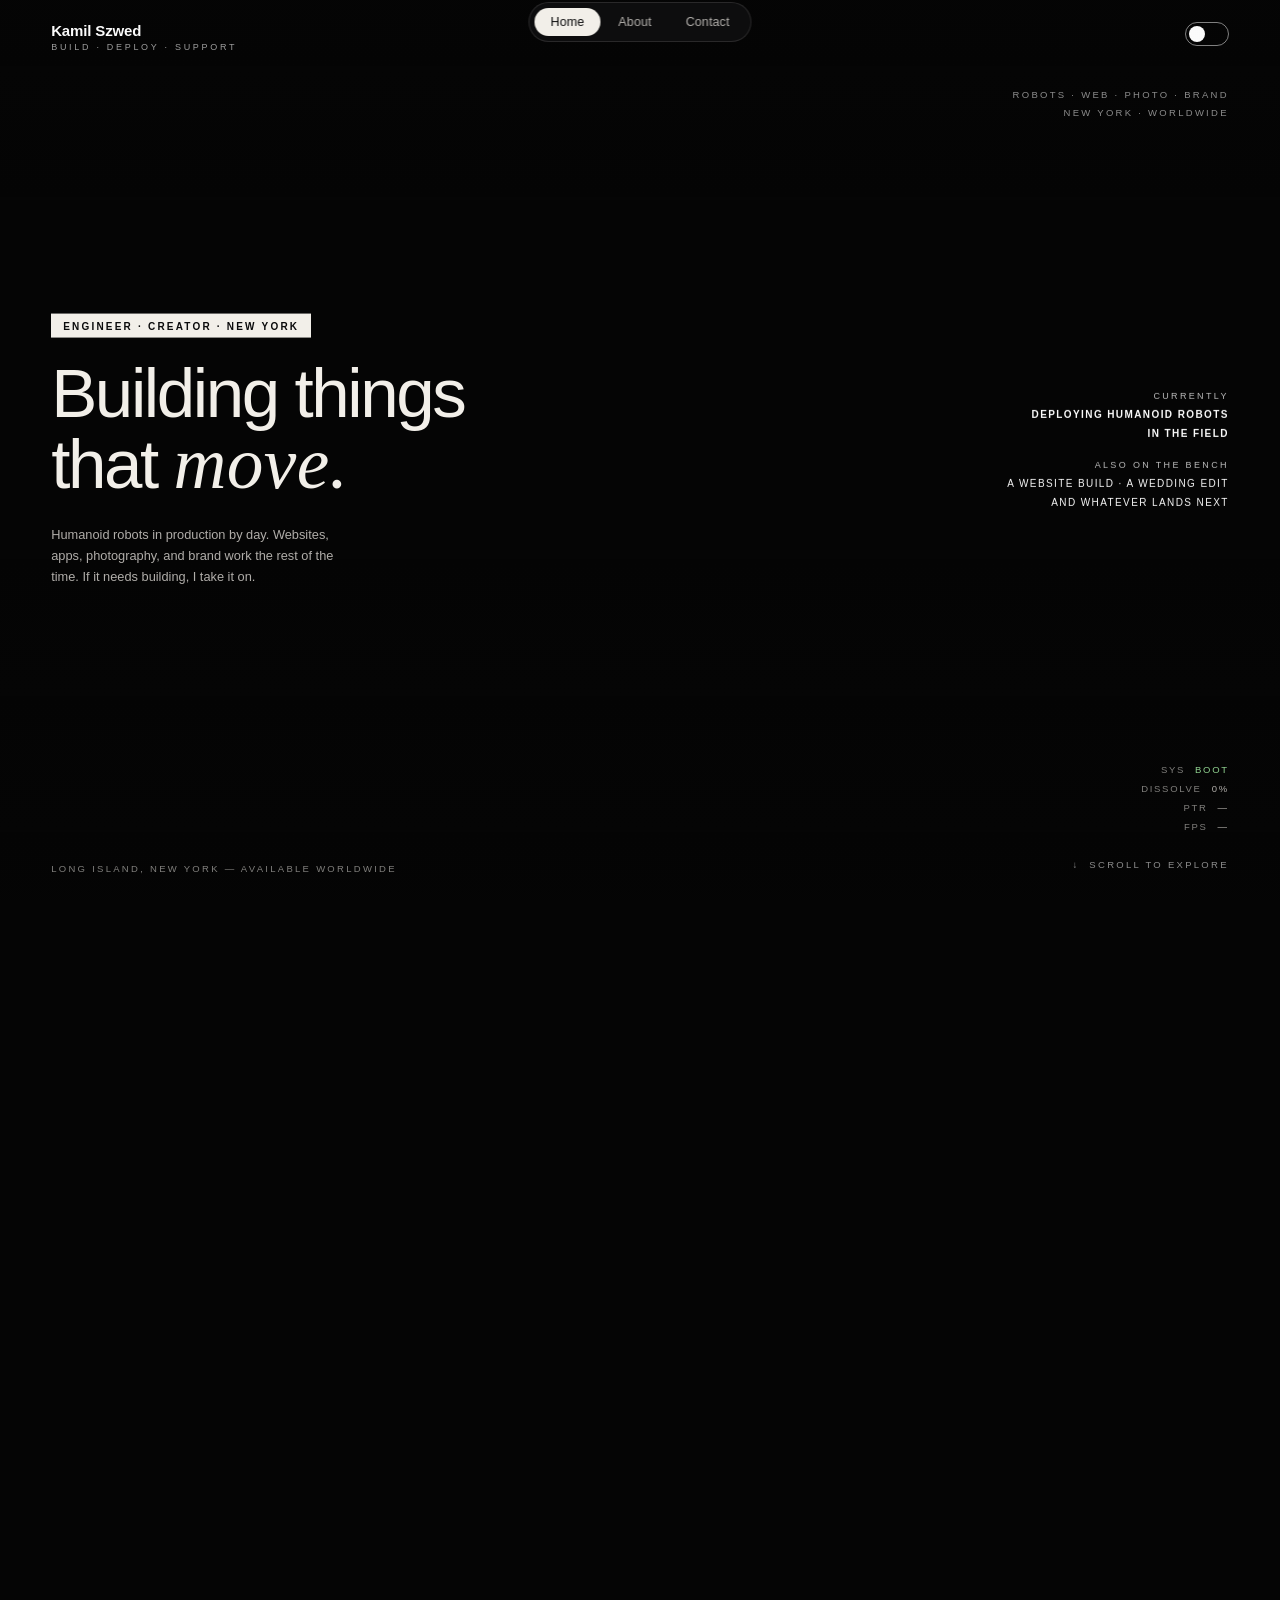
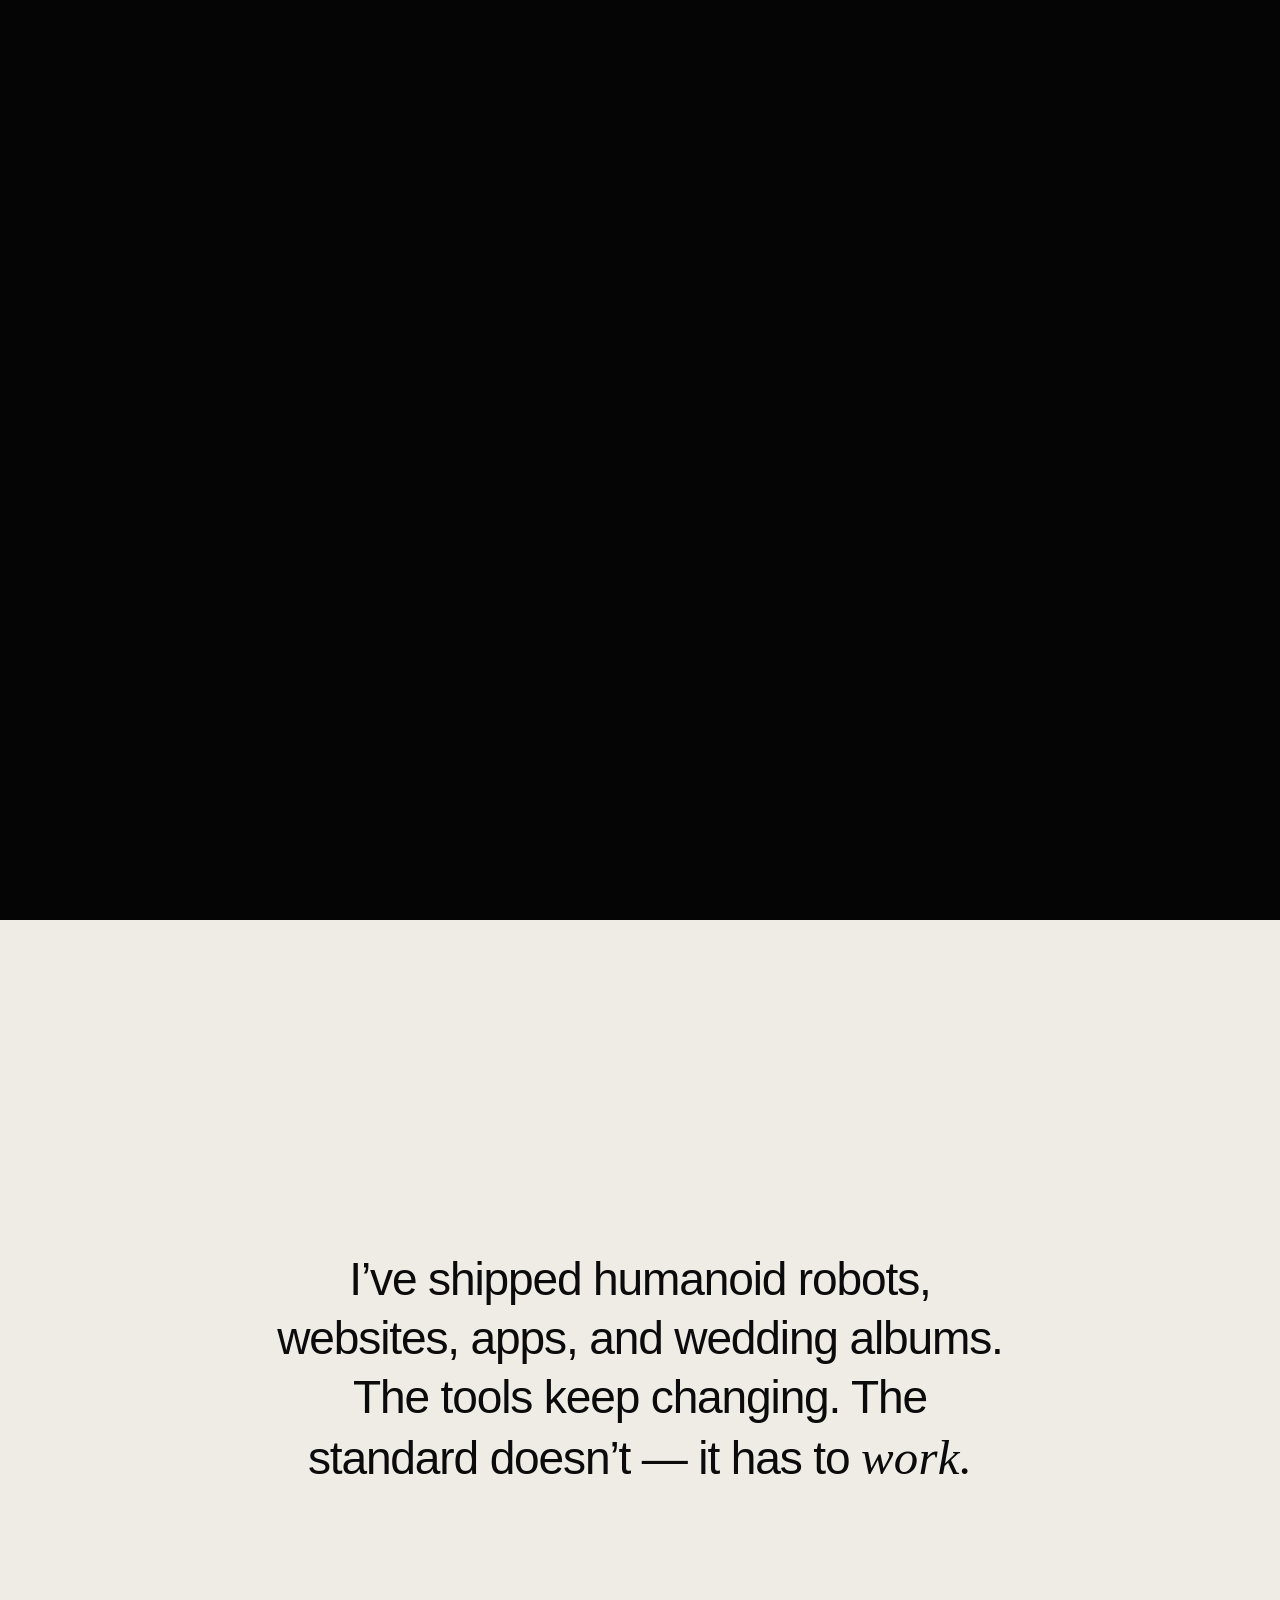
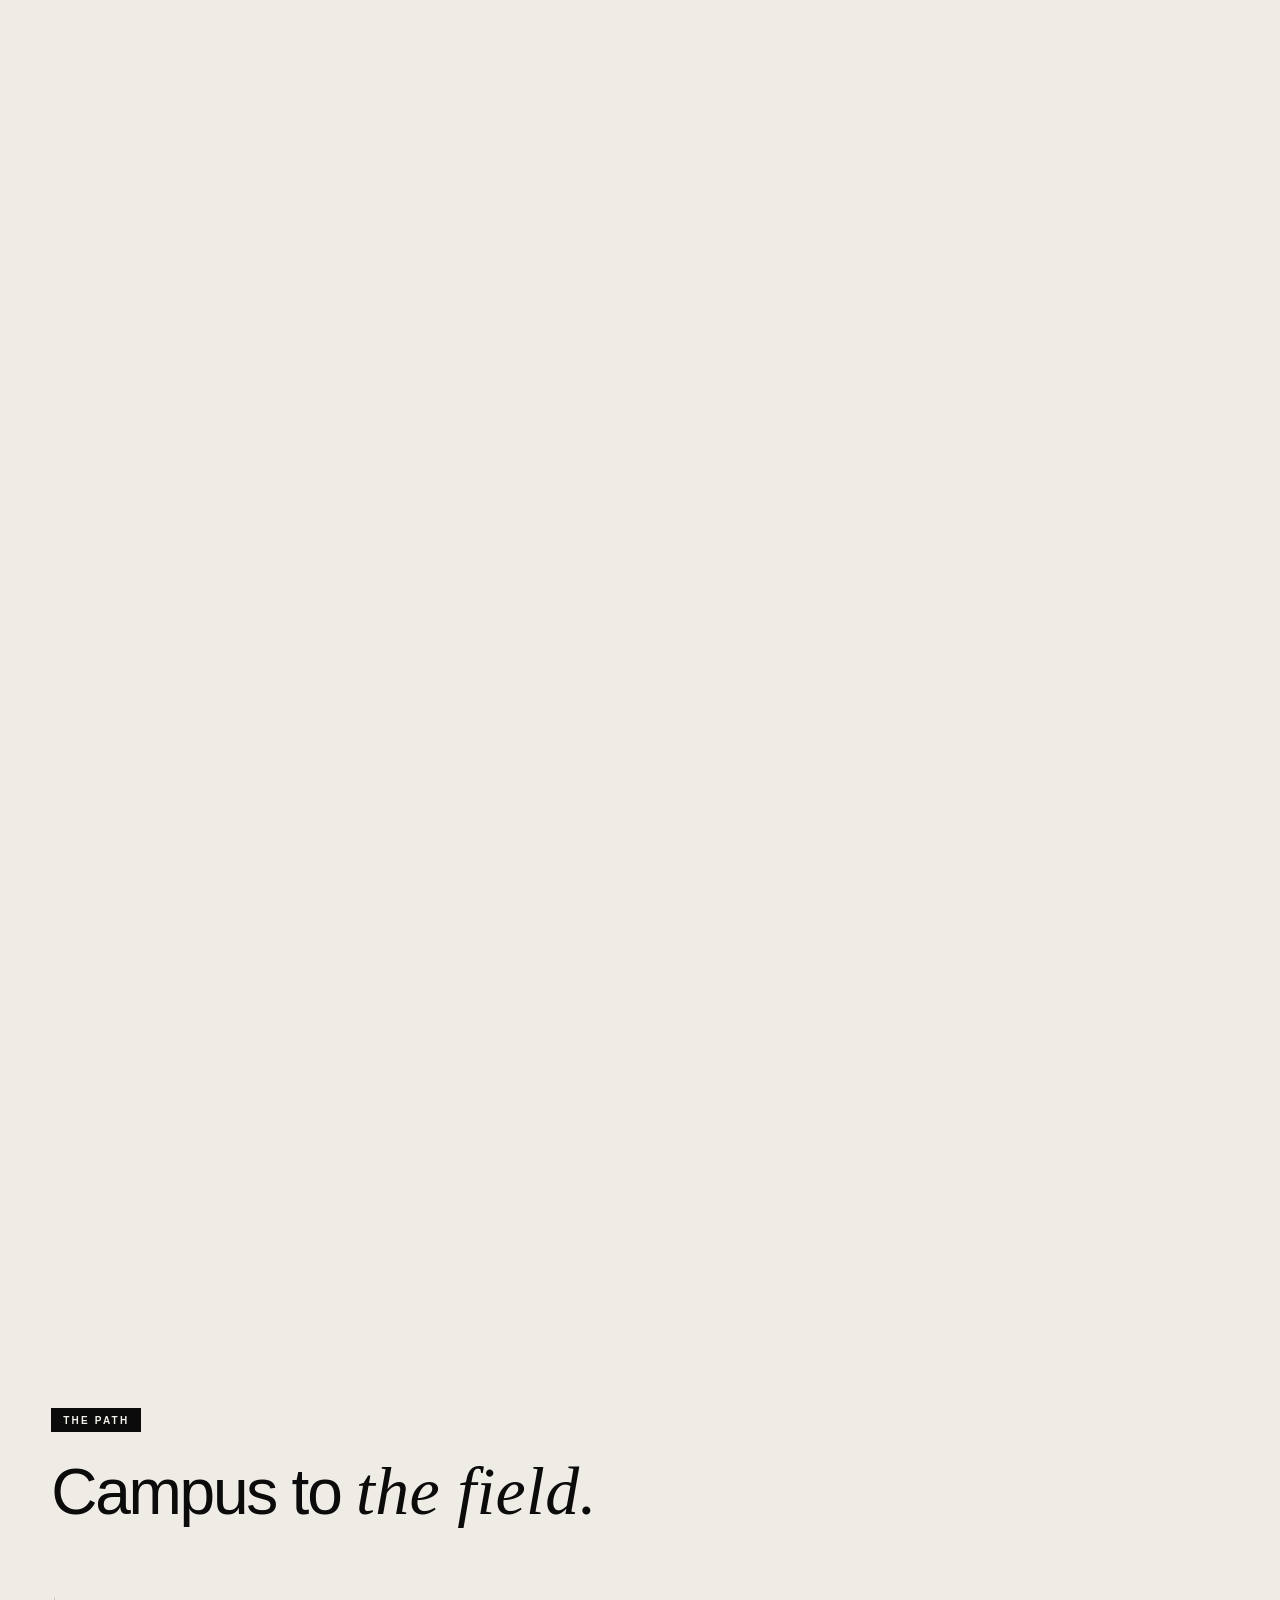
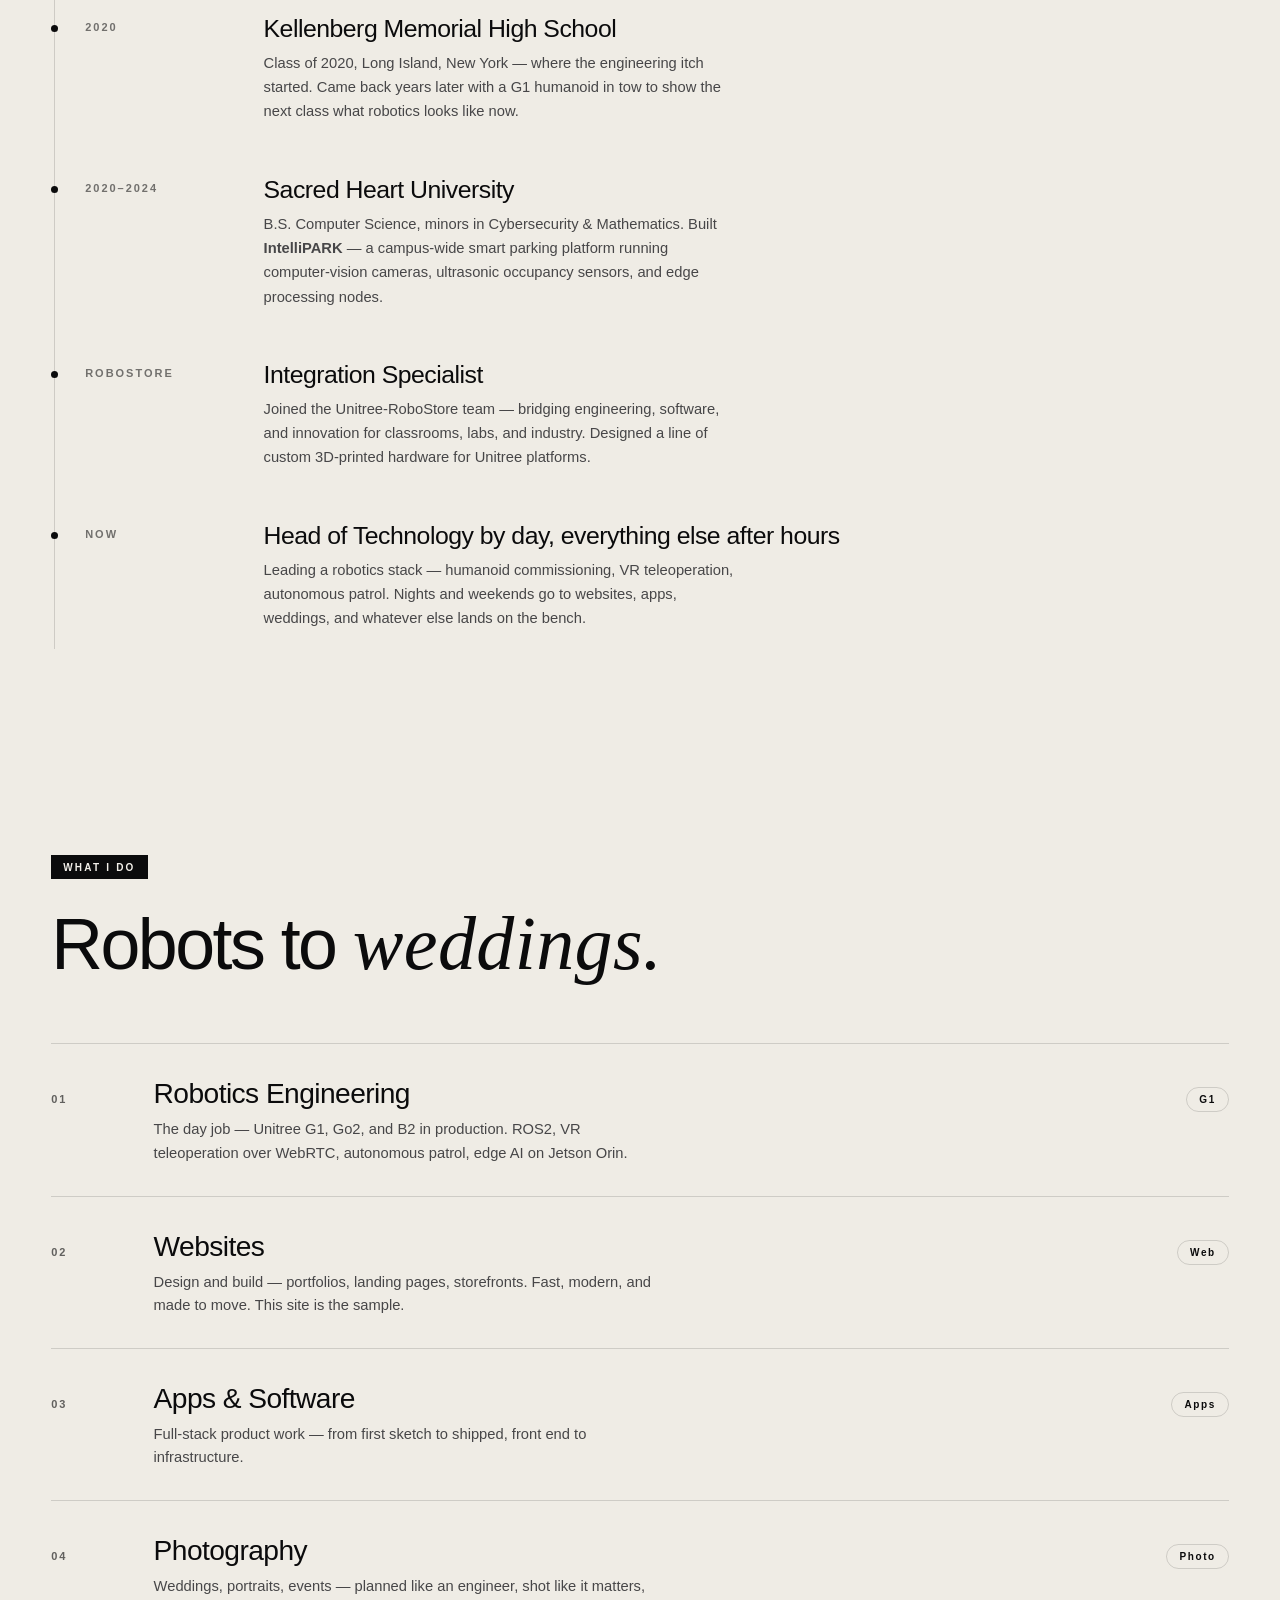
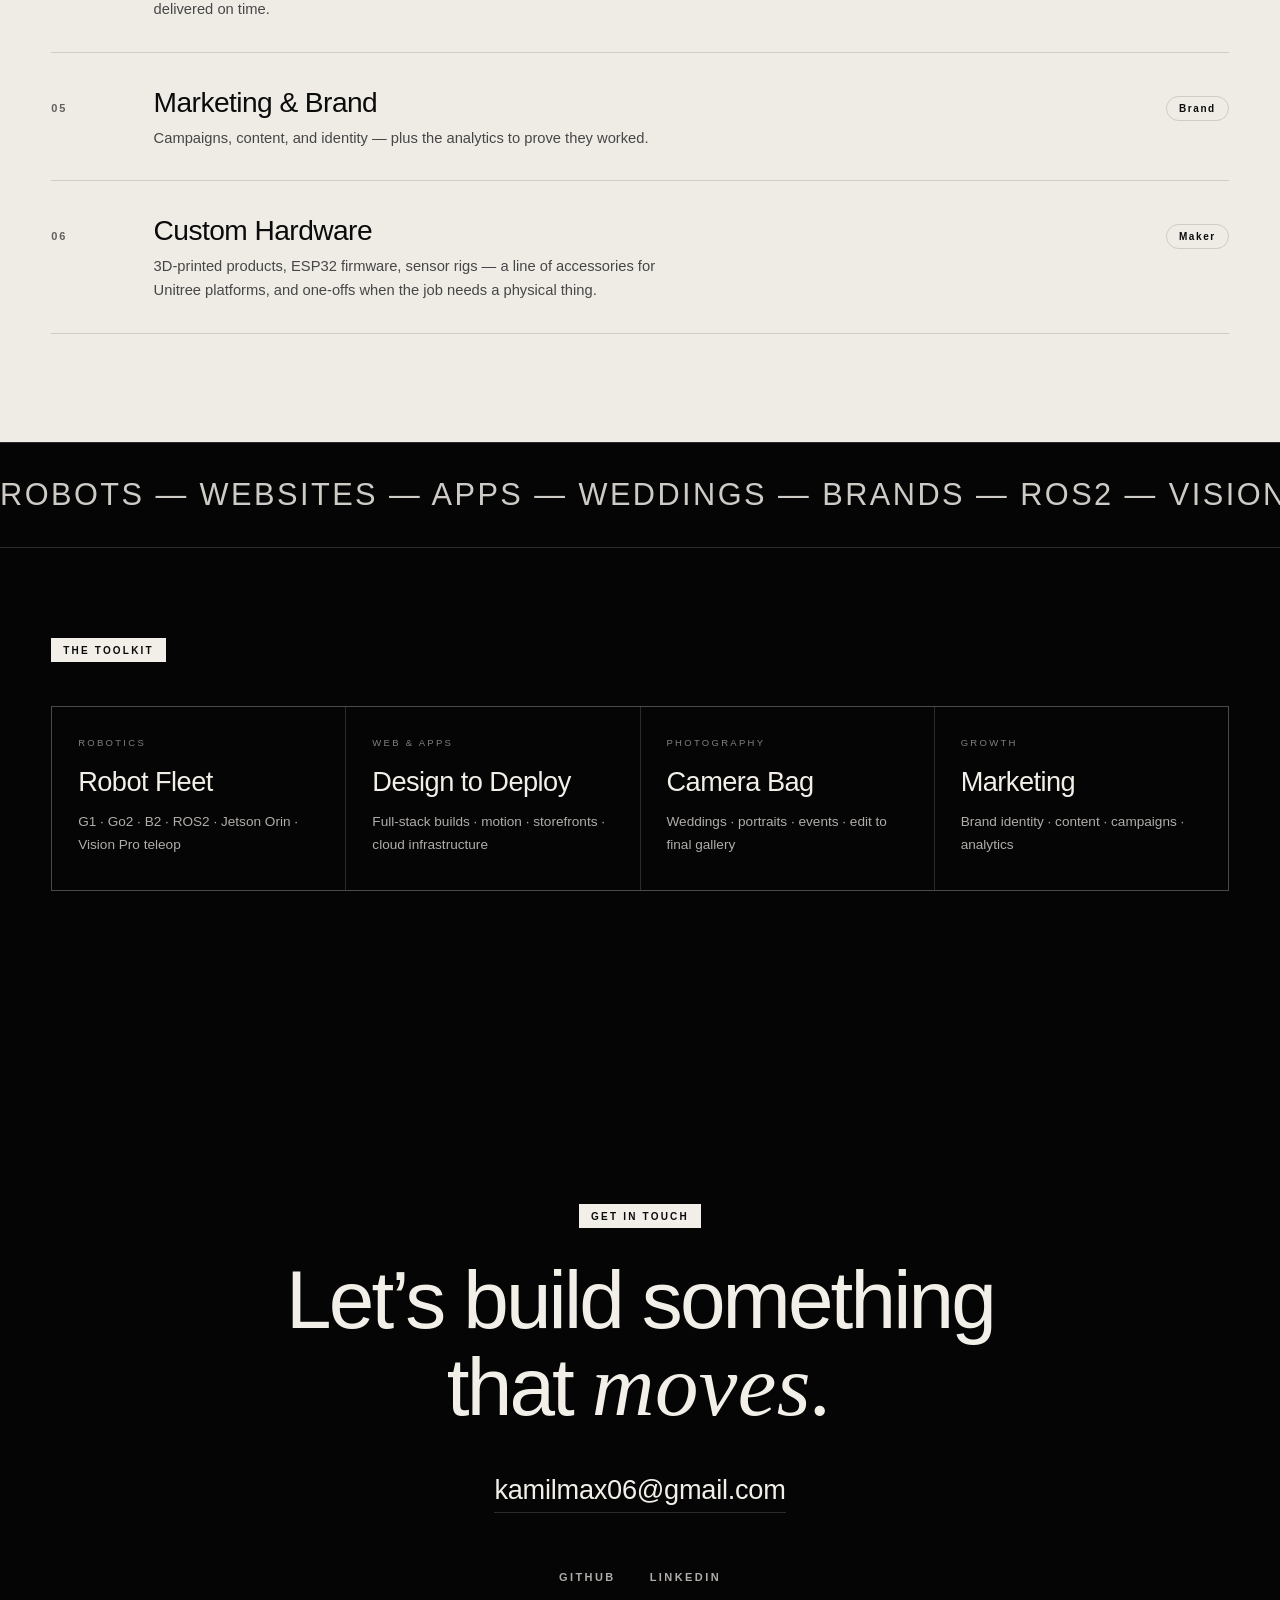
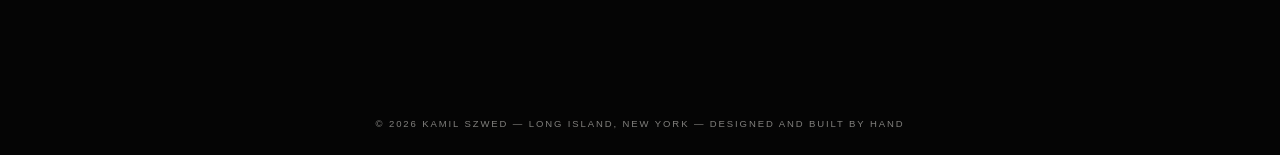
==== commit defa25c5: "Reposition as personal generalist portfolio, update email and manifesto - Contact email -> kamilmax0" ====
--- a/docs/index.html
+++ b/docs/index.html
@@ -3,10 +3,10 @@
 <head>
   <meta charset="UTF-8" />
   <meta name="viewport" content="width=device-width, initial-scale=1.0" />
-  <title>Kamil Szwed — Robotics in Motion</title>
-  <meta name="description" content="Kamil Szwed — Head of Technology at Unitree-RoboStore. Deploying humanoid and quadruped robots in production: ROS2, VR teleoperation, edge AI, enterprise autonomy." />
-  <meta property="og:title" content="Kamil Szwed — Robotics in Motion" />
-  <meta property="og:description" content="Head of Technology at Unitree-RoboStore. Humanoids, quadrupeds, and the systems that ship them." />
+  <title>Kamil Szwed — Building Things That Move</title>
+  <meta name="description" content="Kamil Szwed — engineer and builder: robots, websites, apps, photography, and brands. Long Island, New York." />
+  <meta property="og:title" content="Kamil Szwed — Building Things That Move" />
+  <meta property="og:description" content="Robots by day. Websites, apps, weddings, and brands the rest of the time." />
   <meta property="og:image" content="assets/portrait.jpg" />
   <link rel="icon" href="assets/favicon.svg" type="image/svg+xml" />
   <link rel="preload" href="fonts/InterTight-var.woff2" as="font" type="font/woff2" crossorigin />
@@ -38,15 +38,15 @@
   </button>
 
   <div class="rail rail-top-right" aria-hidden="true">
-    <p>ROS2 &middot; TELEOP &middot; EDGE AI</p>
+    <p>ROBOTS &middot; WEB &middot; PHOTO &middot; BRAND</p>
     <p>NEW YORK &middot; WORLDWIDE</p>
   </div>
 
   <div class="rail rail-mid-right">
     <p class="rail-label">Currently</p>
-    <p class="rail-strong">Deploying Unitree G1<br />humanoids in the field</p>
-    <p class="rail-label rail-gap">This week</p>
-    <p>VR whole-body teleop over WebRTC<br />Autonomous patrol on Go2 / B2</p>
+    <p class="rail-strong">Deploying humanoid robots<br />in the field</p>
+    <p class="rail-label rail-gap">Also on the bench</p>
+    <p>A website build &middot; a wedding edit<br />and whatever lands next</p>
   </div>
 
   <div class="rail rail-bottom-right" aria-hidden="true">
@@ -65,21 +65,21 @@
         <div class="hero-copy">
           <div class="hero-headlines">
             <div class="hero-headline is-current" data-headline="0">
-              <p class="eyebrow"><span>UNITREE-ROBOSTORE &middot; HEAD OF TECHNOLOGY</span></p>
-              <h1>Building robots<br />that <em>move.</em></h1>
-              <p class="hero-sub">I design, deploy, and support humanoid and quadruped
-                robots in production &mdash; ROS2, teleoperation, edge&nbsp;AI, and the
-                systems behind them.</p>
+              <p class="eyebrow"><span>ENGINEER &middot; CREATOR &middot; NEW YORK</span></p>
+              <h1>Building things<br />that <em>move.</em></h1>
+              <p class="hero-sub">Humanoid robots in production by day. Websites,
+                apps, photography, and brand work the rest of the time. If it
+                needs building, I take it on.</p>
             </div>
             <div class="hero-headline" data-headline="1">
-              <h2>Humanoids.<br />Quadrupeds.<br /><em>Autonomy.</em></h2>
-              <p class="hero-sub">From low-level SDK control to full autonomy &mdash;
-                the whole stack, hardware to cloud.</p>
+              <h2>Robots.<br />Websites. Apps.<br /><em>Weddings.</em></h2>
+              <p class="hero-sub">One builder, a lot of mediums &mdash; the same
+                attention to detail in all of them.</p>
             </div>
             <div class="hero-headline" data-headline="2">
-              <h2>Robots that<br />actually <em>ship.</em></h2>
-              <p class="hero-sub">Not lab demos. Commissioned, connected, supported
-                &mdash; running where the work is.</p>
+              <h2>Work that<br />actually <em>ships.</em></h2>
+              <p class="hero-sub">Not mockups or lab demos. Launched, delivered,
+                supported &mdash; out in the real world.</p>
             </div>
           </div>
         </div>
@@ -91,7 +91,7 @@
           <p><span class="hud-label">FPS</span><span id="hudFps">&mdash;</span></p>
         </div>
 
-        <p class="hero-foot" aria-hidden="true">ROBOSTORE &mdash; OFFICIAL U.S. PARTNER OF UNITREE</p>
+        <p class="hero-foot" aria-hidden="true">LONG ISLAND, NEW YORK &mdash; AVAILABLE WORLDWIDE</p>
       </div>
     </section>
 
@@ -99,9 +99,9 @@
     <section class="manifesto" id="about" aria-label="Manifesto">
       <div class="manifesto-pin">
         <p class="manifesto-text" id="manifestoText">
-          A robot should work in the field, not just the lab. So I sweat every
-          sensor, every failover, every deploy &mdash; until autonomy becomes
-          something you can <em>trust.</em>
+          I&rsquo;ve shipped humanoid robots, websites, apps, and wedding
+          albums. The tools keep changing. The standard doesn&rsquo;t &mdash;
+          it has to <em>work.</em>
         </p>
       </div>
     </section>
@@ -144,10 +144,10 @@
         <li class="path-item">
           <span class="path-when">Now</span>
           <div class="path-body">
-            <h3>Head of Technology, Unitree-RoboStore</h3>
-            <p>Leading the robotics stack &mdash; G1 humanoid commissioning, VR
-              whole-body teleoperation, autonomous patrol, and the enterprise
-              infrastructure that keeps it all running.</p>
+            <h3>Head of Technology by day, everything else after hours</h3>
+            <p>Leading a robotics stack &mdash; humanoid commissioning, VR
+              teleoperation, autonomous patrol. Nights and weekends go to
+              websites, apps, weddings, and whatever else lands on the bench.</p>
           </div>
         </li>
       </ol>
@@ -157,63 +157,64 @@
     <section class="work" aria-label="What I do">
       <div class="work-head">
         <p class="eyebrow eyebrow-dark"><span>WHAT I DO</span></p>
-        <h2 class="work-title">Hardware to <em>full stack.</em></h2>
+        <h2 class="work-title">Robots to <em>weddings.</em></h2>
       </div>
       <ol class="work-list">
         <li class="work-row">
           <span class="work-num">01</span>
           <div class="work-body">
-            <h3>Humanoid Deployment</h3>
-            <p>Unitree G1 &mdash; SDK2, ROS2, whole-body control, enterprise
-              commissioning, Inspire Hands &amp; BrainCo dexterous manipulation.</p>
+            <h3>Robotics Engineering</h3>
+            <p>The day job &mdash; Unitree G1, Go2, and B2 in production. ROS2,
+              VR teleoperation over WebRTC, autonomous patrol, edge AI on
+              Jetson Orin.</p>
           </div>
           <span class="work-tag">G1</span>
         </li>
         <li class="work-row">
           <span class="work-num">02</span>
           <div class="work-body">
-            <h3>VR Teleoperation</h3>
-            <p>Whole-body humanoid control over WebRTC &mdash; Apple Vision Pro,
-              Quest, and Pico pipelines with a G1 motor-command bridge.</p>
-          </div>
-          <span class="work-tag">Vision Pro</span>
+            <h3>Websites</h3>
+            <p>Design and build &mdash; portfolios, landing pages, storefronts.
+              Fast, modern, and made to move. This site is the sample.</p>
+          </div>
+          <span class="work-tag">Web</span>
         </li>
         <li class="work-row">
           <span class="work-num">03</span>
           <div class="work-body">
-            <h3>Autonomous Patrol</h3>
-            <p>Go2 / B2 security robotics &mdash; SLAM, Nav2, LiDAR mapping,
-              edge AI inference on Jetson Orin.</p>
-          </div>
-          <span class="work-tag">SLAM</span>
+            <h3>Apps &amp; Software</h3>
+            <p>Full-stack product work &mdash; from first sketch to shipped,
+              front end to infrastructure.</p>
+          </div>
+          <span class="work-tag">Apps</span>
         </li>
         <li class="work-row">
           <span class="work-num">04</span>
           <div class="work-body">
-            <h3>Robotics Infrastructure</h3>
-            <p>Dockerized ROS2 stacks, CycloneDDS tuning, MQTT telemetry, AWS
-              cloud sync, OTA pipelines, RUTM50 5G field networking.</p>
-          </div>
-          <span class="work-tag">ROS2</span>
+            <h3>Photography</h3>
+            <p>Weddings, portraits, events &mdash; planned like an engineer,
+              shot like it matters, delivered on time.</p>
+          </div>
+          <span class="work-tag">Photo</span>
         </li>
         <li class="work-row">
           <span class="work-num">05</span>
           <div class="work-body">
-            <h3>Custom Robotics Hardware</h3>
-            <p>A line of 3D-printed accessories for Unitree platforms &mdash;
-              sensor mounts, camera brackets, joint guards &mdash; plus ESP32
-              firmware and sensor integration.</p>
-          </div>
-          <span class="work-tag">3D Print</span>
+            <h3>Marketing &amp; Brand</h3>
+            <p>Campaigns, content, and identity &mdash; plus the analytics to
+              prove they worked.</p>
+          </div>
+          <span class="work-tag">Brand</span>
         </li>
         <li class="work-row">
           <span class="work-num">06</span>
           <div class="work-body">
-            <h3>Embodied AI</h3>
-            <p>On-robot inference and vision-language integration &mdash; OpenCV,
-              Isaac Sim, Jetson Orin deployment. Intelligence where the robot is.</p>
-          </div>
-          <span class="work-tag">Edge AI</span>
+            <h3>Custom Hardware</h3>
+            <p>3D-printed products, ESP32 firmware, sensor rigs &mdash; a line
+              of accessories for Unitree platforms, and one-offs when the job
+              needs a physical thing.</p>
+          </div>
+          <span class="work-tag">Maker</span>
         </li>
       </ol>
     </section>
@@ -221,36 +222,36 @@
     <!-- ===== Marquee ===== -->
     <div class="marquee" aria-hidden="true">
       <div class="marquee-track">
-        <span>UNITREE G1 &mdash; GO2 &mdash; B2 &mdash; ROS2 &mdash; WEBRTC &mdash; VISION PRO &mdash; JETSON ORIN &mdash; SLAM &mdash; ISAAC SIM &mdash; CYCLONEDDS &mdash;&nbsp;</span>
-        <span>UNITREE G1 &mdash; GO2 &mdash; B2 &mdash; ROS2 &mdash; WEBRTC &mdash; VISION PRO &mdash; JETSON ORIN &mdash; SLAM &mdash; ISAAC SIM &mdash; CYCLONEDDS &mdash;&nbsp;</span>
-        <span>UNITREE G1 &mdash; GO2 &mdash; B2 &mdash; ROS2 &mdash; WEBRTC &mdash; VISION PRO &mdash; JETSON ORIN &mdash; SLAM &mdash; ISAAC SIM &mdash; CYCLONEDDS &mdash;&nbsp;</span>
-        <span>UNITREE G1 &mdash; GO2 &mdash; B2 &mdash; ROS2 &mdash; WEBRTC &mdash; VISION PRO &mdash; JETSON ORIN &mdash; SLAM &mdash; ISAAC SIM &mdash; CYCLONEDDS &mdash;&nbsp;</span>
+        <span>ROBOTS &mdash; WEBSITES &mdash; APPS &mdash; WEDDINGS &mdash; BRANDS &mdash; ROS2 &mdash; VISION PRO &mdash; 3D PRINT &mdash; MARKETING &mdash; JETSON &mdash;&nbsp;</span>
+        <span>ROBOTS &mdash; WEBSITES &mdash; APPS &mdash; WEDDINGS &mdash; BRANDS &mdash; ROS2 &mdash; VISION PRO &mdash; 3D PRINT &mdash; MARKETING &mdash; JETSON &mdash;&nbsp;</span>
+        <span>ROBOTS &mdash; WEBSITES &mdash; APPS &mdash; WEDDINGS &mdash; BRANDS &mdash; ROS2 &mdash; VISION PRO &mdash; 3D PRINT &mdash; MARKETING &mdash; JETSON &mdash;&nbsp;</span>
+        <span>ROBOTS &mdash; WEBSITES &mdash; APPS &mdash; WEDDINGS &mdash; BRANDS &mdash; ROS2 &mdash; VISION PRO &mdash; 3D PRINT &mdash; MARKETING &mdash; JETSON &mdash;&nbsp;</span>
       </div>
     </div>
 
     <!-- ===== Platforms ===== -->
-    <section class="platforms" aria-label="Hardware platforms">
-      <p class="eyebrow"><span>IN THE FLEET</span></p>
+    <section class="platforms" aria-label="Toolkit">
+      <p class="eyebrow"><span>THE TOOLKIT</span></p>
       <div class="platform-grid">
         <article class="platform-card">
-          <span class="platform-type">Humanoid</span>
-          <h3>Unitree G1</h3>
-          <p>SDK2 &middot; ROS2 &middot; Whole-body control &middot; Inspire Hands &middot; BrainCo</p>
-        </article>
-        <article class="platform-card">
-          <span class="platform-type">Quadruped</span>
-          <h3>Unitree Go2</h3>
-          <p>Go2 SDK &middot; Nav2 &middot; SLAM &middot; LiDAR &middot; Autonomous patrol</p>
-        </article>
-        <article class="platform-card">
-          <span class="platform-type">Industrial Quadruped</span>
-          <h3>Unitree B2</h3>
-          <p>B2 SDK &middot; Enterprise payloads &middot; Security robotics</p>
-        </article>
-        <article class="platform-card">
-          <span class="platform-type">The Bench</span>
-          <h3>Edge &amp; Comms</h3>
-          <p>Jetson Orin &middot; LattePanda &middot; RUTM50 5G &middot; ESP32 &middot; Raspberry Pi</p>
+          <span class="platform-type">Robotics</span>
+          <h3>Robot Fleet</h3>
+          <p>G1 &middot; Go2 &middot; B2 &middot; ROS2 &middot; Jetson Orin &middot; Vision Pro teleop</p>
+        </article>
+        <article class="platform-card">
+          <span class="platform-type">Web &amp; Apps</span>
+          <h3>Design to Deploy</h3>
+          <p>Full-stack builds &middot; motion &middot; storefronts &middot; cloud infrastructure</p>
+        </article>
+        <article class="platform-card">
+          <span class="platform-type">Photography</span>
+          <h3>Camera Bag</h3>
+          <p>Weddings &middot; portraits &middot; events &middot; edit to final gallery</p>
+        </article>
+        <article class="platform-card">
+          <span class="platform-type">Growth</span>
+          <h3>Marketing</h3>
+          <p>Brand identity &middot; content &middot; campaigns &middot; analytics</p>
         </article>
       </div>
     </section>
@@ -259,13 +260,12 @@
     <footer class="contact" id="contact">
       <p class="eyebrow"><span>GET IN TOUCH</span></p>
       <h2 class="contact-title">Let&rsquo;s build something<br />that <em>moves.</em></h2>
-      <a class="contact-email" href="mailto:kamil@robostore.com">kamil@robostore.com</a>
+      <a class="contact-email" href="mailto:kamilmax06@gmail.com">kamilmax06@gmail.com</a>
       <ul class="contact-links">
         <li><a href="https://github.com/szwedk" target="_blank" rel="noopener">GitHub</a></li>
         <li><a href="https://www.linkedin.com/in/kamilszwed006" target="_blank" rel="noopener">LinkedIn</a></li>
-        <li><a href="https://robostore.com" target="_blank" rel="noopener">RoboStore</a></li>
       </ul>
-      <p class="contact-fine">&copy; 2026 Kamil Szwed &mdash; Long Island, New York &mdash; Head of Technology, Unitree-RoboStore</p>
+      <p class="contact-fine">&copy; 2026 Kamil Szwed &mdash; Long Island, New York &mdash; designed and built by hand</p>
     </footer>
   </main>
 
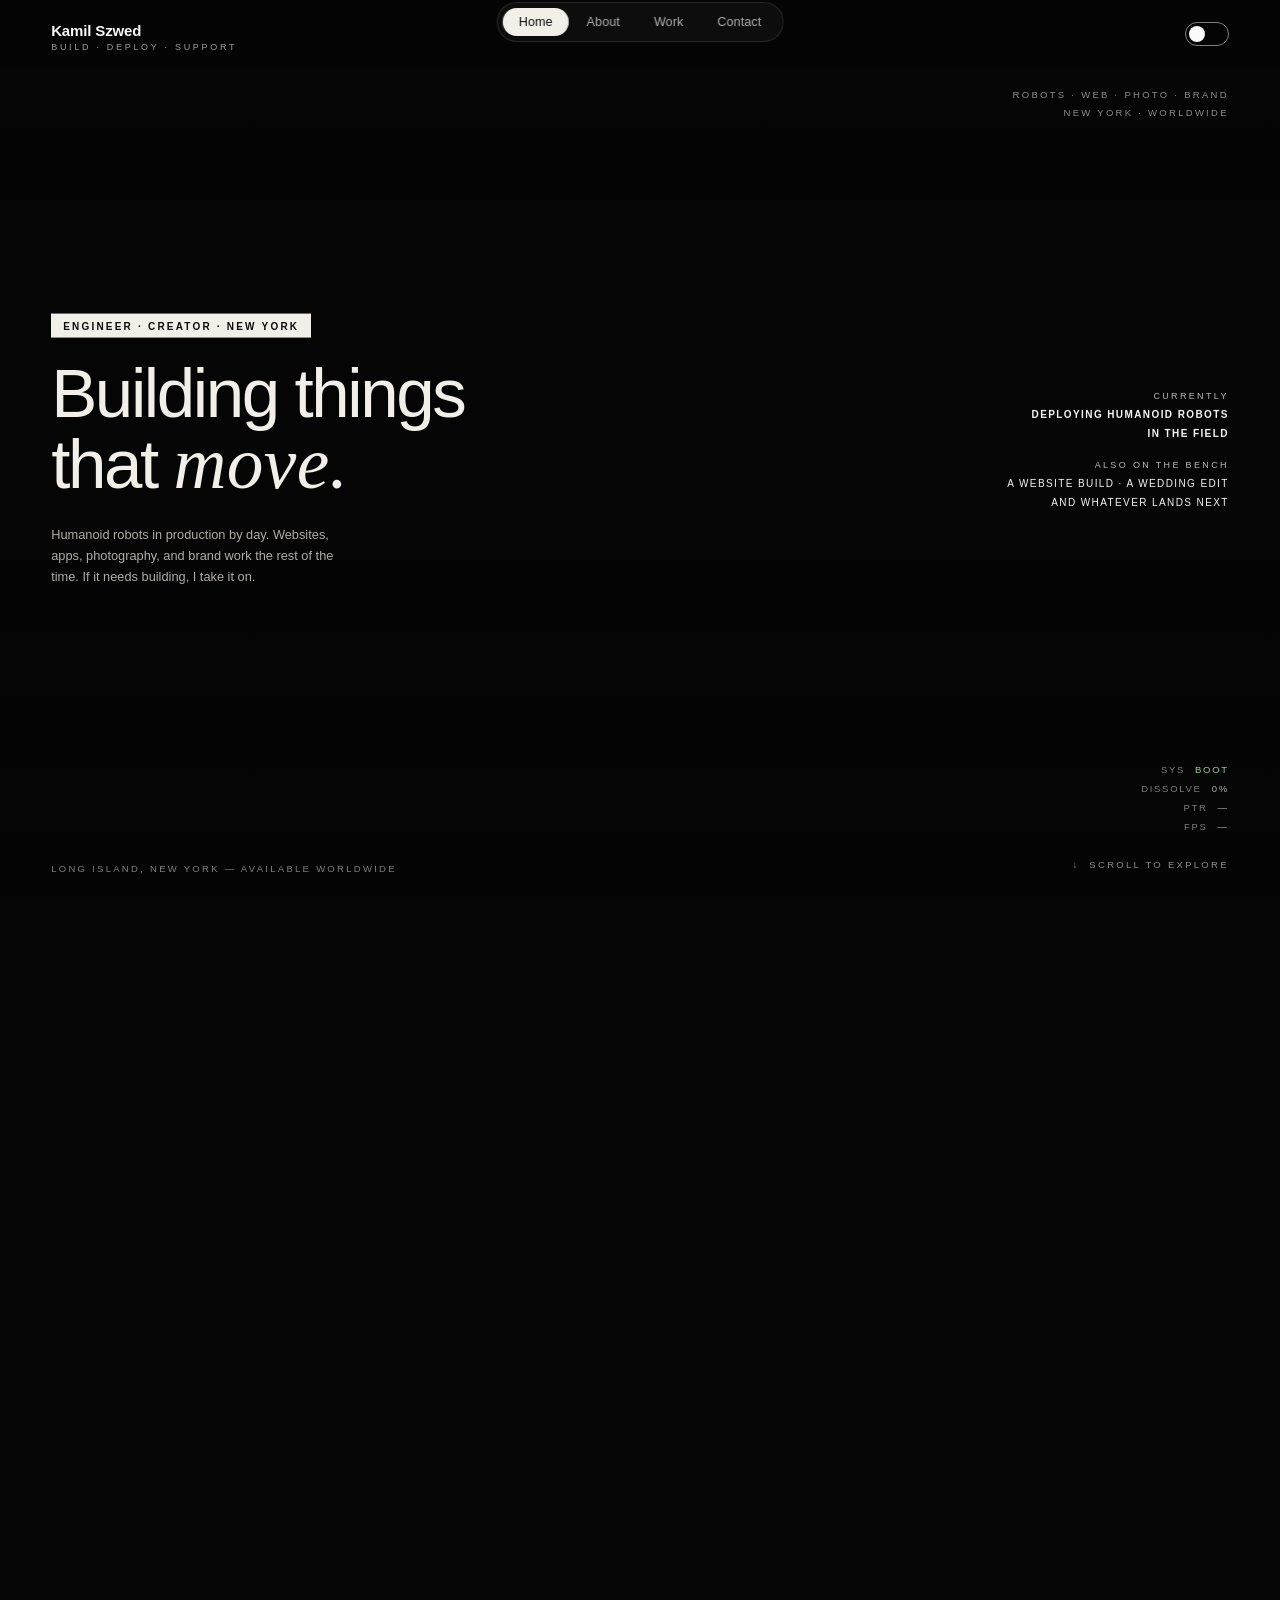
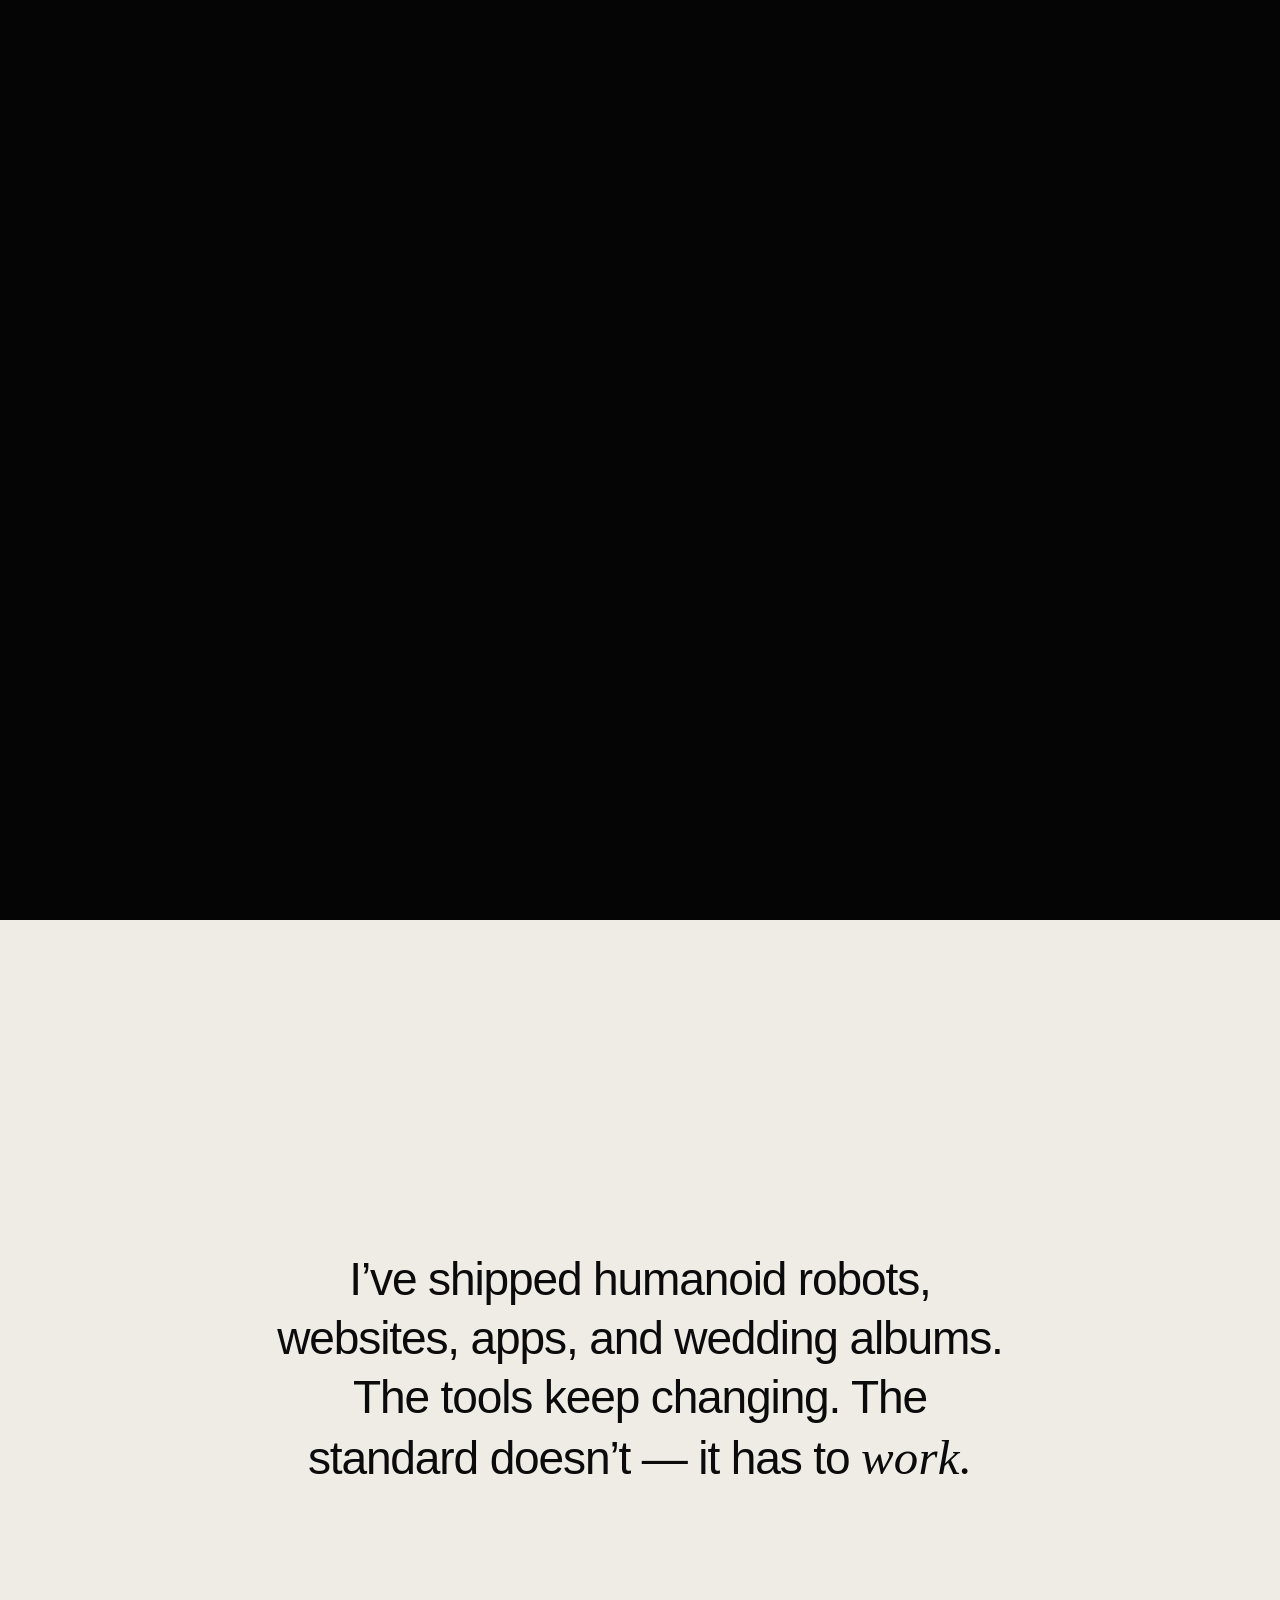
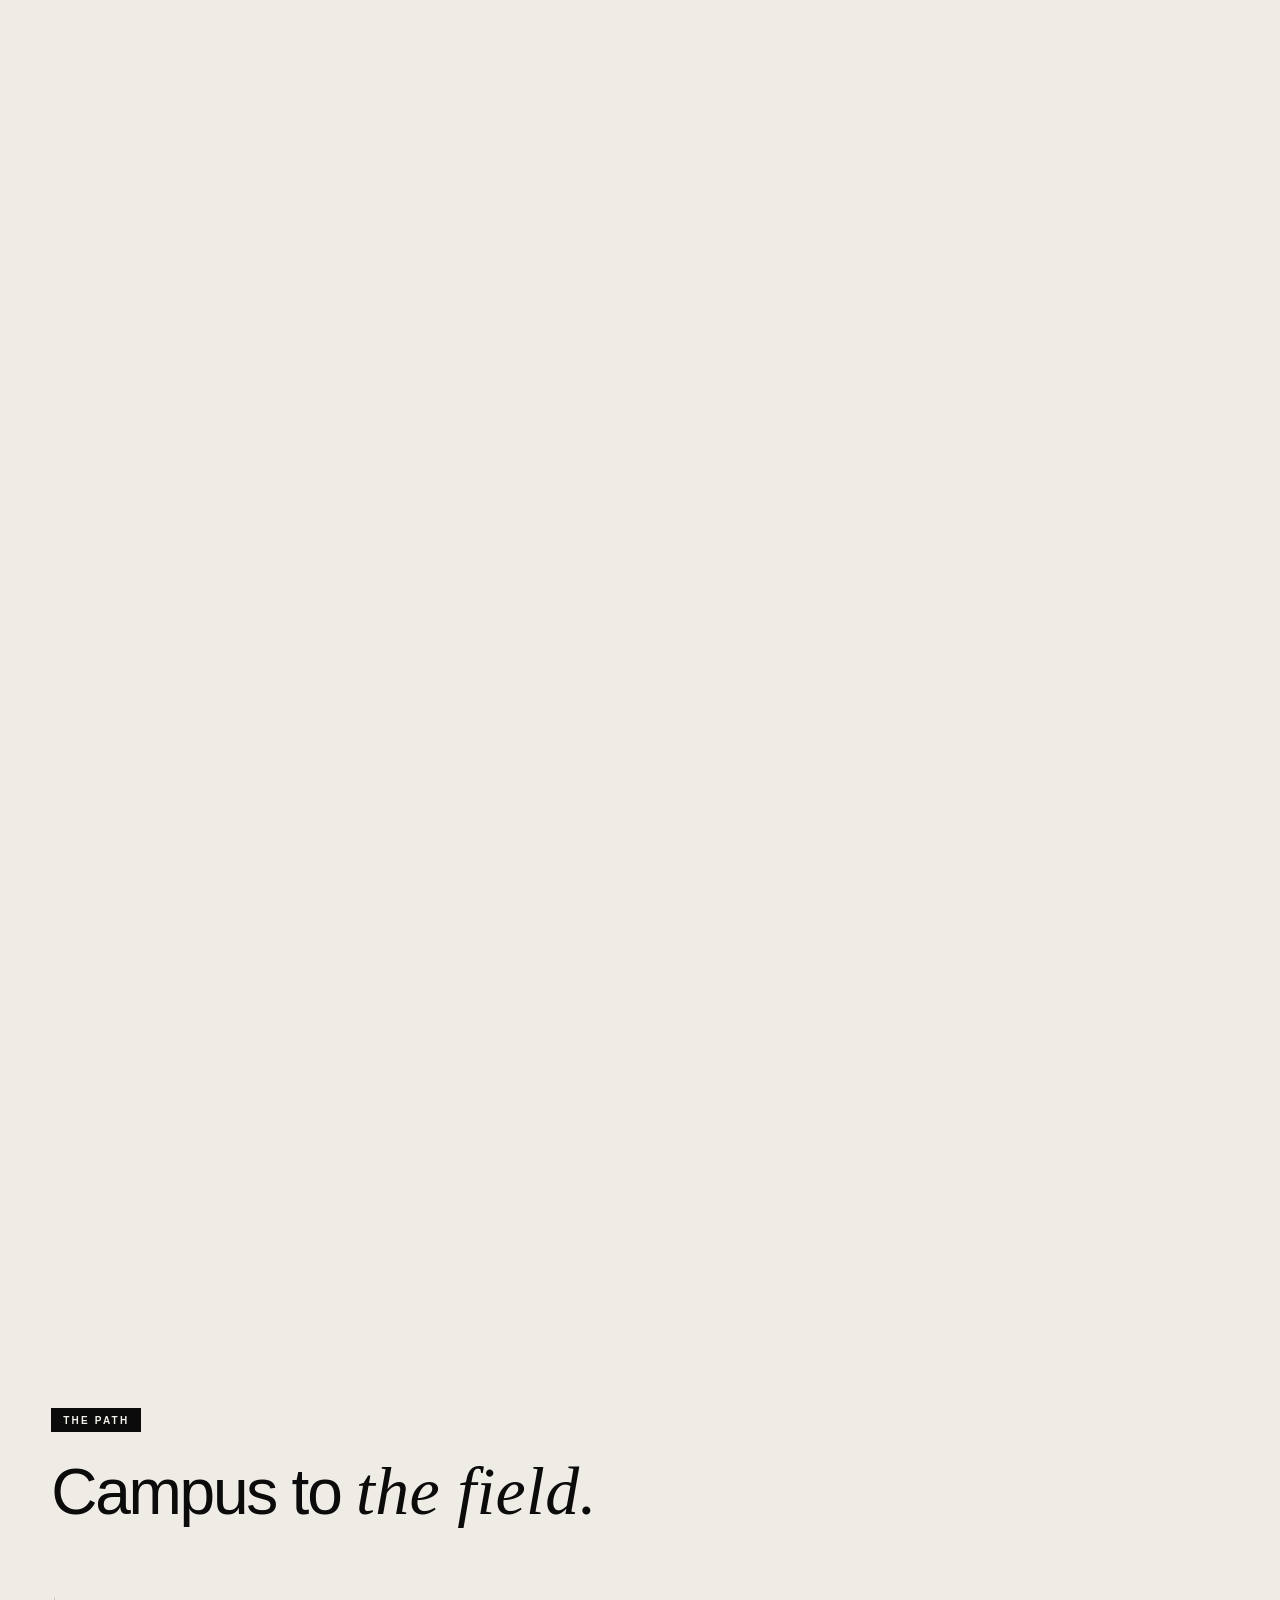
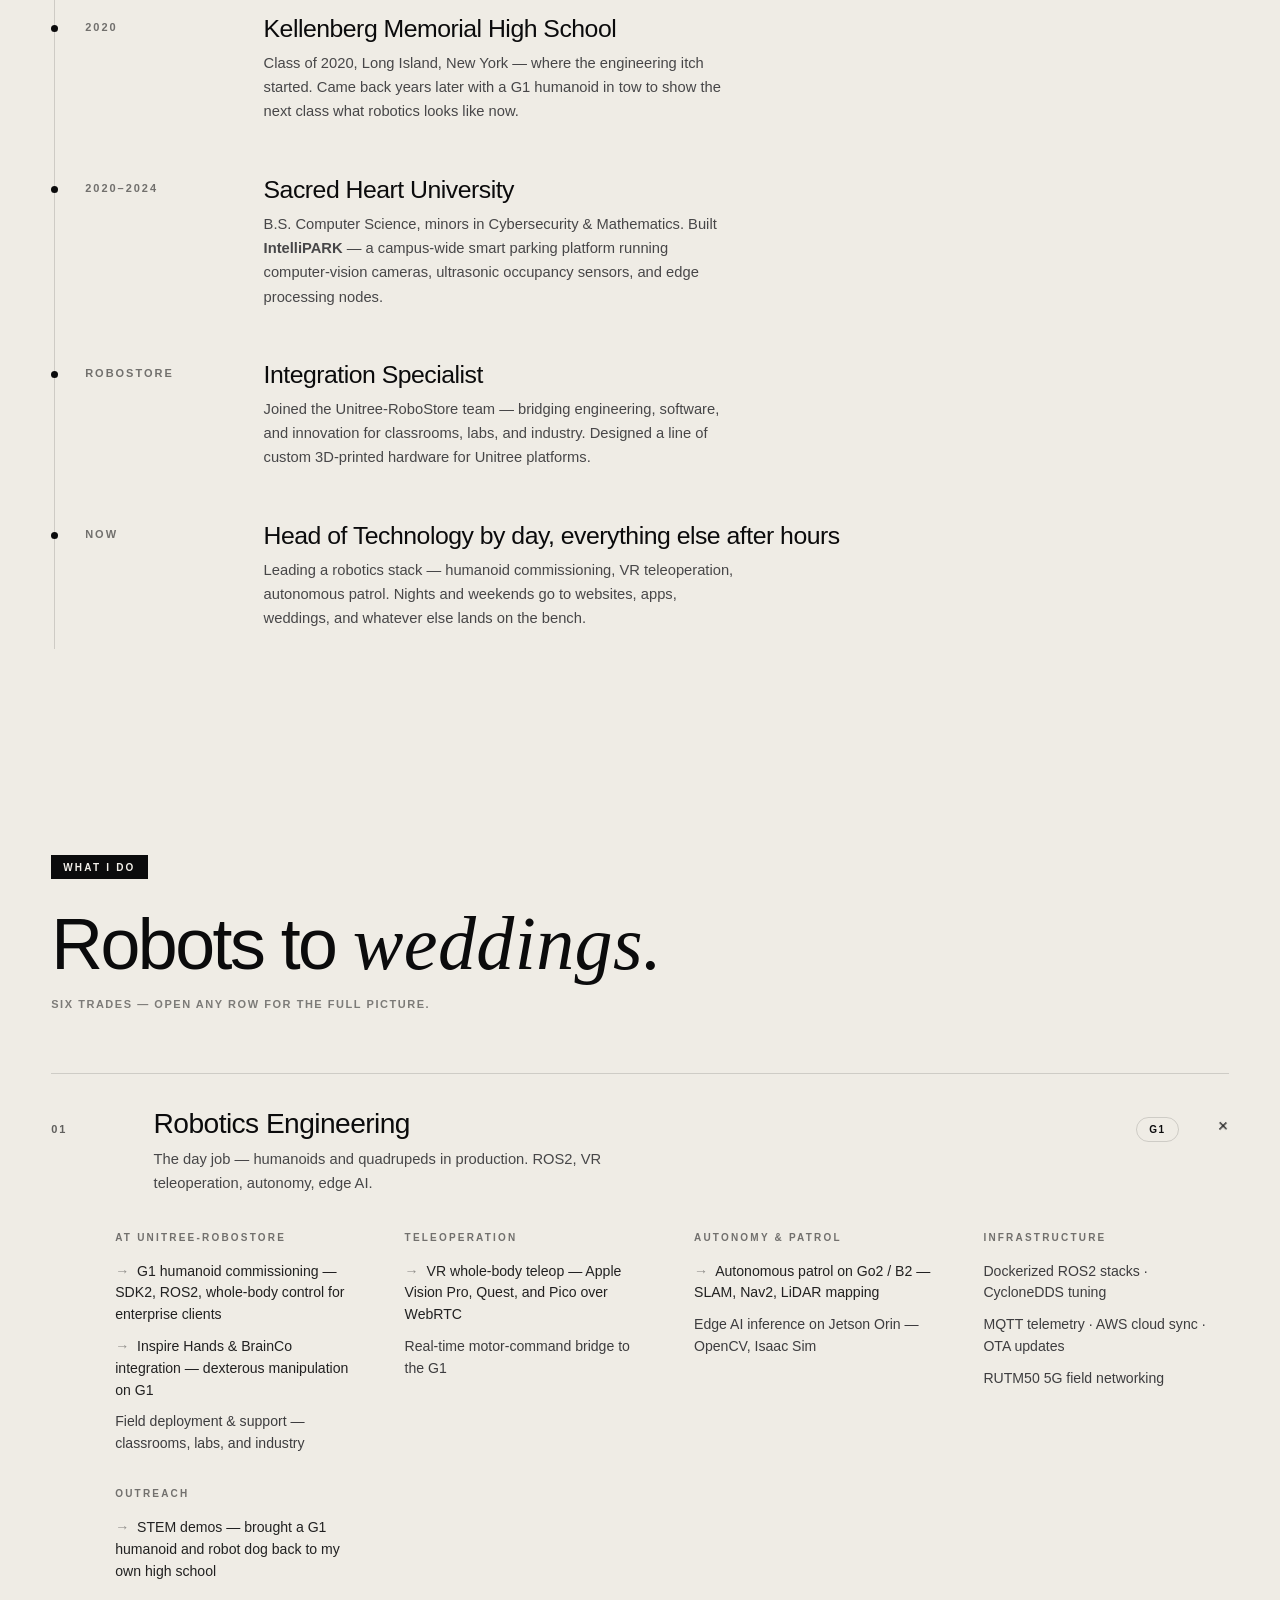
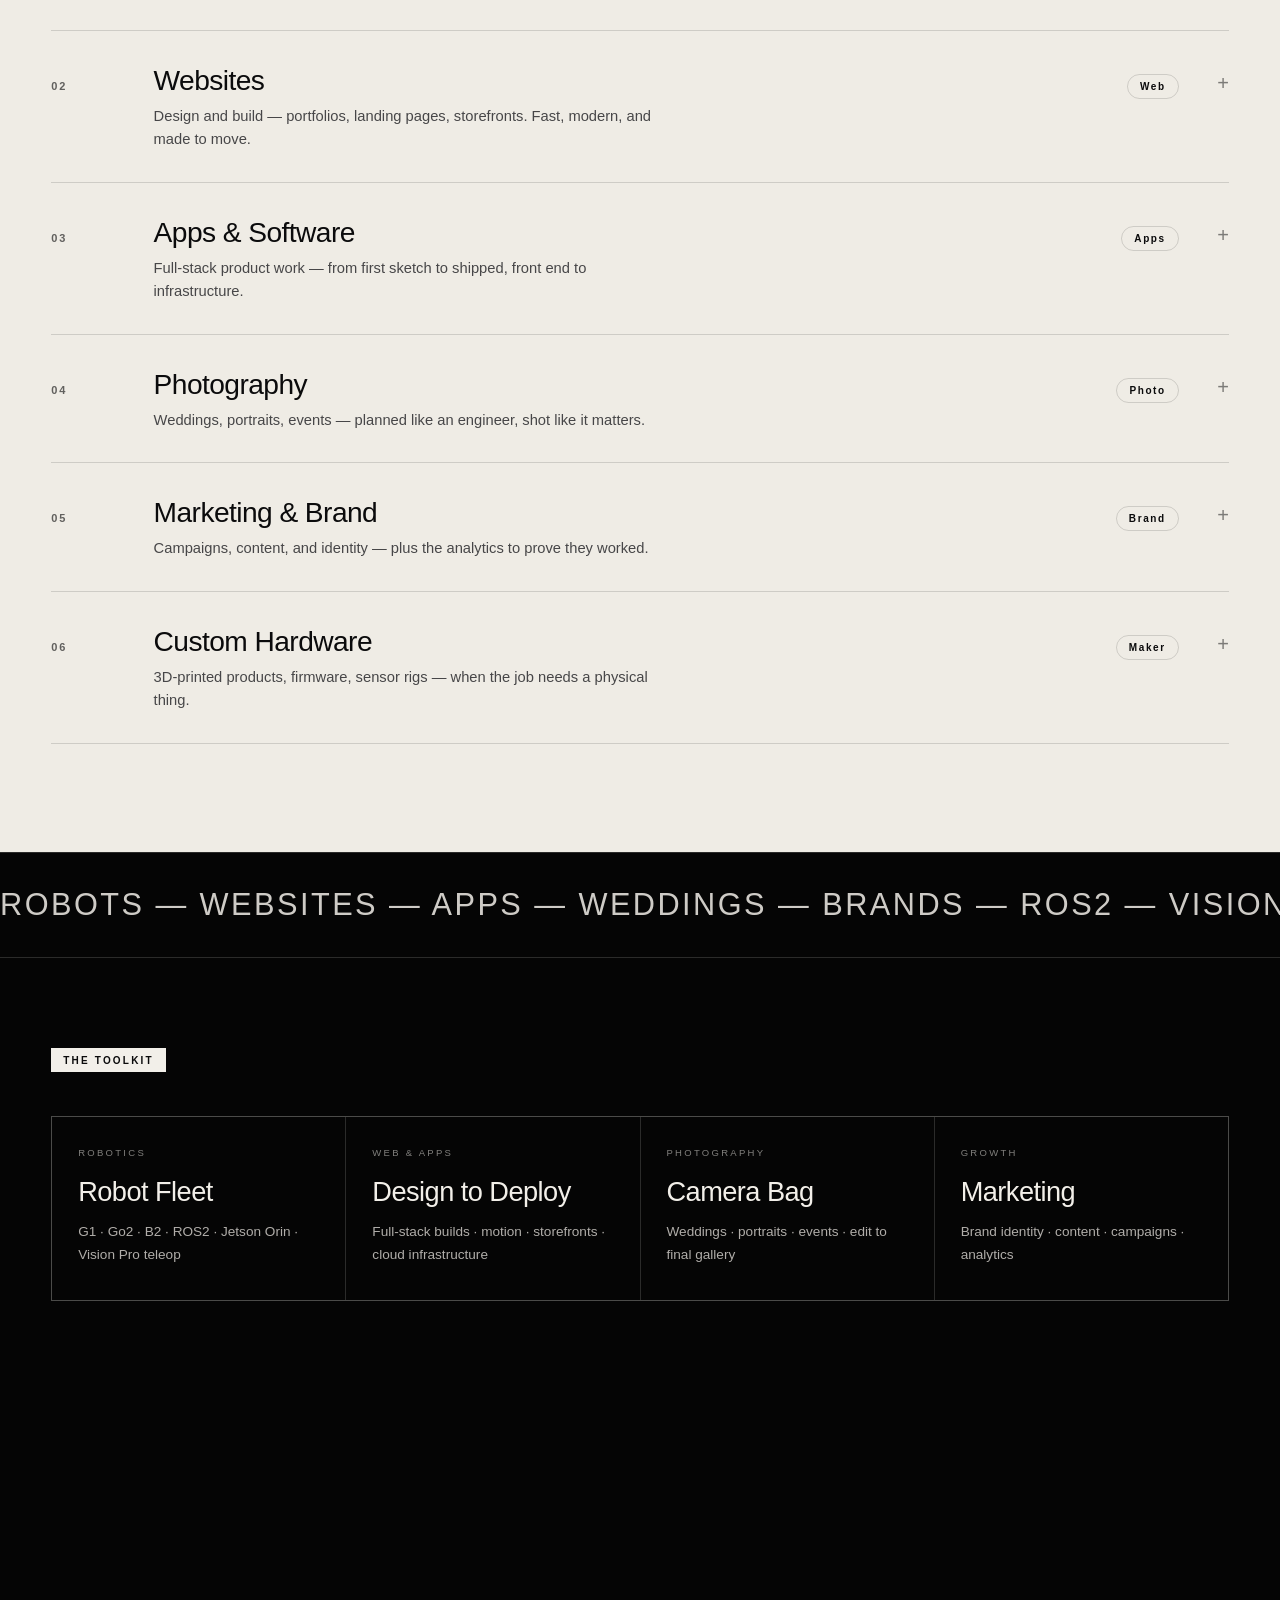
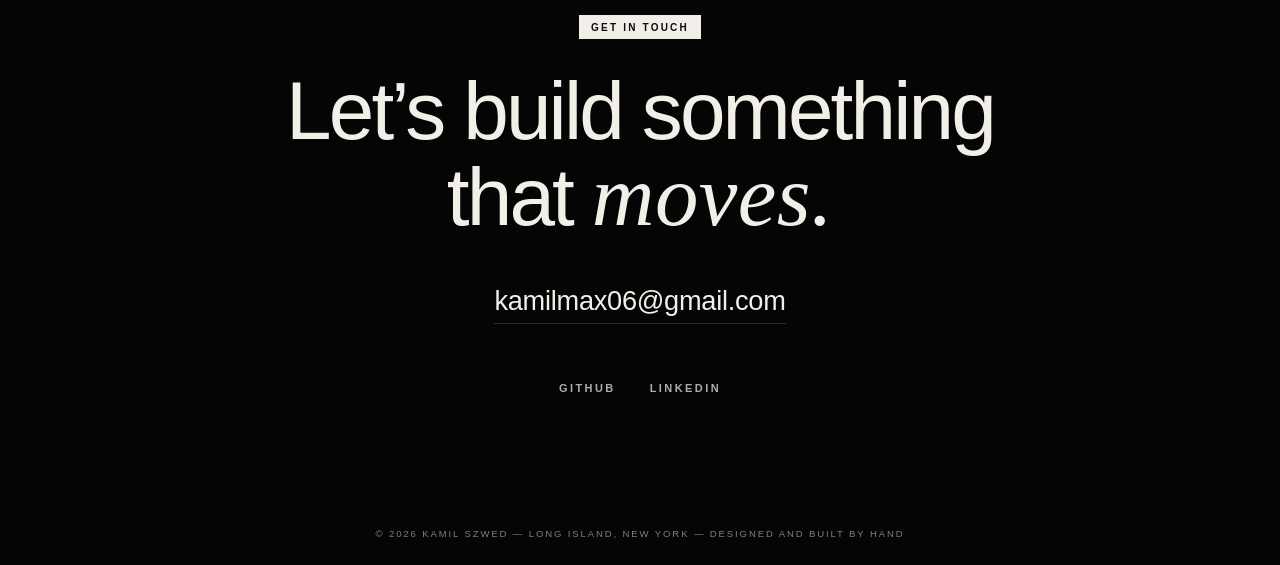
==== commit 2f50e70a: "Add expandable depth to each work field with sub-categories and projects - Each of the six work rows" ====
--- a/docs/index.html
+++ b/docs/index.html
@@ -29,6 +29,7 @@
     <nav class="pill-nav" aria-label="Primary">
       <a href="#top" class="is-active" data-nav>Home</a>
       <a href="#about" data-nav>About</a>
+      <a href="#work" data-nav>Work</a>
       <a href="#contact" data-nav>Contact</a>
     </nav>
   </header>
@@ -153,69 +154,272 @@
       </ol>
     </section>
 
-    <!-- ===== Work ===== -->
-    <section class="work" aria-label="What I do">
+    <!-- ===== Work =====
+         Each row: .work-summary (button, high level) + .work-detail
+         (sub-categories and projects). To add a project, add an <li>
+         to the right group; to add a field, copy a whole .work-row. -->
+    <section class="work" id="work" aria-label="What I do">
       <div class="work-head">
         <p class="eyebrow eyebrow-dark"><span>WHAT I DO</span></p>
         <h2 class="work-title">Robots to <em>weddings.</em></h2>
+        <p class="work-hint">Six trades &mdash; open any row for the full picture.</p>
       </div>
       <ol class="work-list">
+
+        <li class="work-row is-open">
+          <button class="work-summary" type="button" aria-expanded="true">
+            <span class="work-num">01</span>
+            <span class="work-body">
+              <span class="work-row-title">Robotics Engineering</span>
+              <span class="work-row-sub">The day job &mdash; humanoids and quadrupeds
+                in production. ROS2, VR teleoperation, autonomy, edge AI.</span>
+            </span>
+            <span class="work-tag">G1</span>
+            <span class="work-toggle" aria-hidden="true">+</span>
+          </button>
+          <div class="work-detail">
+            <div class="work-detail-inner">
+              <div class="work-groups">
+                <div class="work-group">
+                  <h4>At Unitree-RoboStore</h4>
+                  <ul>
+                    <li class="proj">G1 humanoid commissioning &mdash; SDK2, ROS2, whole-body control for enterprise clients</li>
+                    <li class="proj">Inspire Hands &amp; BrainCo integration &mdash; dexterous manipulation on G1</li>
+                    <li>Field deployment &amp; support &mdash; classrooms, labs, and industry</li>
+                  </ul>
+                </div>
+                <div class="work-group">
+                  <h4>Teleoperation</h4>
+                  <ul>
+                    <li class="proj">VR whole-body teleop &mdash; Apple Vision Pro, Quest, and Pico over WebRTC</li>
+                    <li>Real-time motor-command bridge to the G1</li>
+                  </ul>
+                </div>
+                <div class="work-group">
+                  <h4>Autonomy &amp; Patrol</h4>
+                  <ul>
+                    <li class="proj">Autonomous patrol on Go2 / B2 &mdash; SLAM, Nav2, LiDAR mapping</li>
+                    <li>Edge AI inference on Jetson Orin &mdash; OpenCV, Isaac Sim</li>
+                  </ul>
+                </div>
+                <div class="work-group">
+                  <h4>Infrastructure</h4>
+                  <ul>
+                    <li>Dockerized ROS2 stacks &middot; CycloneDDS tuning</li>
+                    <li>MQTT telemetry &middot; AWS cloud sync &middot; OTA updates</li>
+                    <li>RUTM50 5G field networking</li>
+                  </ul>
+                </div>
+                <div class="work-group">
+                  <h4>Outreach</h4>
+                  <ul>
+                    <li class="proj">STEM demos &mdash; brought a G1 humanoid and robot dog back to my own high school</li>
+                  </ul>
+                </div>
+              </div>
+            </div>
+          </div>
+        </li>
+
         <li class="work-row">
-          <span class="work-num">01</span>
-          <div class="work-body">
-            <h3>Robotics Engineering</h3>
-            <p>The day job &mdash; Unitree G1, Go2, and B2 in production. ROS2,
-              VR teleoperation over WebRTC, autonomous patrol, edge AI on
-              Jetson Orin.</p>
-          </div>
-          <span class="work-tag">G1</span>
-        </li>
+          <button class="work-summary" type="button" aria-expanded="false">
+            <span class="work-num">02</span>
+            <span class="work-body">
+              <span class="work-row-title">Websites</span>
+              <span class="work-row-sub">Design and build &mdash; portfolios, landing
+                pages, storefronts. Fast, modern, and made to move.</span>
+            </span>
+            <span class="work-tag">Web</span>
+            <span class="work-toggle" aria-hidden="true">+</span>
+          </button>
+          <div class="work-detail">
+            <div class="work-detail-inner">
+              <div class="work-groups">
+                <div class="work-group">
+                  <h4>Design</h4>
+                  <ul>
+                    <li>Art direction, typography, and layout &mdash; built around your content, not a template</li>
+                    <li>Motion design &mdash; scroll effects, transitions, micro-interactions</li>
+                  </ul>
+                </div>
+                <div class="work-group">
+                  <h4>Build</h4>
+                  <ul>
+                    <li>Landing pages &amp; portfolios</li>
+                    <li>Storefronts &amp; e-commerce</li>
+                    <li>Hand-written code &mdash; fast to load, easy to maintain</li>
+                  </ul>
+                </div>
+                <div class="work-group">
+                  <h4>Proof</h4>
+                  <ul>
+                    <li class="proj">This site &mdash; scroll-driven canvas particles, smooth scroll, zero frameworks</li>
+                  </ul>
+                </div>
+              </div>
+            </div>
+          </div>
+        </li>
+
         <li class="work-row">
-          <span class="work-num">02</span>
-          <div class="work-body">
-            <h3>Websites</h3>
-            <p>Design and build &mdash; portfolios, landing pages, storefronts.
-              Fast, modern, and made to move. This site is the sample.</p>
-          </div>
-          <span class="work-tag">Web</span>
-        </li>
+          <button class="work-summary" type="button" aria-expanded="false">
+            <span class="work-num">03</span>
+            <span class="work-body">
+              <span class="work-row-title">Apps &amp; Software</span>
+              <span class="work-row-sub">Full-stack product work &mdash; from first
+                sketch to shipped, front end to infrastructure.</span>
+            </span>
+            <span class="work-tag">Apps</span>
+            <span class="work-toggle" aria-hidden="true">+</span>
+          </button>
+          <div class="work-detail">
+            <div class="work-detail-inner">
+              <div class="work-groups">
+                <div class="work-group">
+                  <h4>Products</h4>
+                  <ul>
+                    <li class="proj">IntelliPARK &mdash; campus-wide smart parking: computer-vision cameras, ultrasonic occupancy sensors, edge processing nodes</li>
+                  </ul>
+                </div>
+                <div class="work-group">
+                  <h4>Tooling &amp; Dashboards</h4>
+                  <ul>
+                    <li>Robot control panels &amp; telemetry dashboards</li>
+                    <li>Internal tools that replace spreadsheets</li>
+                  </ul>
+                </div>
+                <div class="work-group">
+                  <h4>Stack</h4>
+                  <ul>
+                    <li>Python &middot; C++ &middot; JavaScript</li>
+                    <li>Docker &middot; AWS &middot; Linux</li>
+                  </ul>
+                </div>
+              </div>
+            </div>
+          </div>
+        </li>
+
         <li class="work-row">
-          <span class="work-num">03</span>
-          <div class="work-body">
-            <h3>Apps &amp; Software</h3>
-            <p>Full-stack product work &mdash; from first sketch to shipped,
-              front end to infrastructure.</p>
-          </div>
-          <span class="work-tag">Apps</span>
-        </li>
+          <button class="work-summary" type="button" aria-expanded="false">
+            <span class="work-num">04</span>
+            <span class="work-body">
+              <span class="work-row-title">Photography</span>
+              <span class="work-row-sub">Weddings, portraits, events &mdash; planned
+                like an engineer, shot like it matters.</span>
+            </span>
+            <span class="work-tag">Photo</span>
+            <span class="work-toggle" aria-hidden="true">+</span>
+          </button>
+          <div class="work-detail">
+            <div class="work-detail-inner">
+              <div class="work-groups">
+                <div class="work-group">
+                  <h4>Weddings</h4>
+                  <ul>
+                    <li>Full-day coverage &mdash; prep to last dance</li>
+                    <li>Shot lists and timelines planned in advance</li>
+                    <li>Edited galleries delivered on schedule</li>
+                  </ul>
+                </div>
+                <div class="work-group">
+                  <h4>Portraits</h4>
+                  <ul>
+                    <li>Headshots &amp; personal branding</li>
+                    <li>Couples &amp; families</li>
+                  </ul>
+                </div>
+                <div class="work-group">
+                  <h4>Events</h4>
+                  <ul>
+                    <li>Corporate events &amp; product launches</li>
+                    <li>Fast turnaround for social and press</li>
+                  </ul>
+                </div>
+              </div>
+            </div>
+          </div>
+        </li>
+
         <li class="work-row">
-          <span class="work-num">04</span>
-          <div class="work-body">
-            <h3>Photography</h3>
-            <p>Weddings, portraits, events &mdash; planned like an engineer,
-              shot like it matters, delivered on time.</p>
-          </div>
-          <span class="work-tag">Photo</span>
-        </li>
+          <button class="work-summary" type="button" aria-expanded="false">
+            <span class="work-num">05</span>
+            <span class="work-body">
+              <span class="work-row-title">Marketing &amp; Brand</span>
+              <span class="work-row-sub">Campaigns, content, and identity &mdash;
+                plus the analytics to prove they worked.</span>
+            </span>
+            <span class="work-tag">Brand</span>
+            <span class="work-toggle" aria-hidden="true">+</span>
+          </button>
+          <div class="work-detail">
+            <div class="work-detail-inner">
+              <div class="work-groups">
+                <div class="work-group">
+                  <h4>Identity</h4>
+                  <ul>
+                    <li>Logos, type, and color systems</li>
+                    <li>Brand guidelines that people actually follow</li>
+                  </ul>
+                </div>
+                <div class="work-group">
+                  <h4>Content</h4>
+                  <ul>
+                    <li>Product photo &amp; video &mdash; including robots that demo themselves</li>
+                    <li>Social content &amp; copywriting</li>
+                  </ul>
+                </div>
+                <div class="work-group">
+                  <h4>Campaigns</h4>
+                  <ul>
+                    <li>Launches, promotions, and email</li>
+                    <li>Analytics and reporting &mdash; what worked, what didn&rsquo;t, what&rsquo;s next</li>
+                  </ul>
+                </div>
+              </div>
+            </div>
+          </div>
+        </li>
+
         <li class="work-row">
-          <span class="work-num">05</span>
-          <div class="work-body">
-            <h3>Marketing &amp; Brand</h3>
-            <p>Campaigns, content, and identity &mdash; plus the analytics to
-              prove they worked.</p>
-          </div>
-          <span class="work-tag">Brand</span>
-        </li>
-        <li class="work-row">
-          <span class="work-num">06</span>
-          <div class="work-body">
-            <h3>Custom Hardware</h3>
-            <p>3D-printed products, ESP32 firmware, sensor rigs &mdash; a line
-              of accessories for Unitree platforms, and one-offs when the job
-              needs a physical thing.</p>
-          </div>
-          <span class="work-tag">Maker</span>
-        </li>
+          <button class="work-summary" type="button" aria-expanded="false">
+            <span class="work-num">06</span>
+            <span class="work-body">
+              <span class="work-row-title">Custom Hardware</span>
+              <span class="work-row-sub">3D-printed products, firmware, sensor rigs
+                &mdash; when the job needs a physical thing.</span>
+            </span>
+            <span class="work-tag">Maker</span>
+            <span class="work-toggle" aria-hidden="true">+</span>
+          </button>
+          <div class="work-detail">
+            <div class="work-detail-inner">
+              <div class="work-groups">
+                <div class="work-group">
+                  <h4>Product Line</h4>
+                  <ul>
+                    <li class="proj">3D-printed accessories for Unitree robots &mdash; sensor mounts, camera brackets, protective covers, joint guards</li>
+                  </ul>
+                </div>
+                <div class="work-group">
+                  <h4>Electronics</h4>
+                  <ul>
+                    <li>ESP32 firmware &amp; sensor integration</li>
+                    <li>Raspberry Pi &amp; Jetson builds</li>
+                  </ul>
+                </div>
+                <div class="work-group">
+                  <h4>Prototyping</h4>
+                  <ul>
+                    <li>CAD &rarr; print &rarr; test &rarr; iterate</li>
+                    <li>One-offs and small runs</li>
+                  </ul>
+                </div>
+              </div>
+            </div>
+          </div>
+        </li>
+
       </ol>
     </section>
 
--- a/docs/css/style.css
+++ b/docs/css/style.css
@@ -421,31 +421,49 @@
   letter-spacing: -0.035em;
   line-height: 1;
 }
+.work-hint {
+  margin-top: 18px;
+  font-size: 11px;
+  letter-spacing: 0.14em;
+  text-transform: uppercase;
+  font-weight: 600;
+  opacity: 0.5;
+}
 .work-list { list-style: none; }
-.work-row {
+.work-row { border-top: 1px solid var(--hairline-dark); }
+.work-row:last-child { border-bottom: 1px solid var(--hairline-dark); }
+
+.work-summary {
   display: grid;
-  grid-template-columns: 64px 1fr auto;
+  grid-template-columns: 64px 1fr auto auto;
   gap: clamp(16px, 3vw, 48px);
   align-items: baseline;
+  width: 100%;
   padding: 34px 0 30px;
-  border-top: 1px solid var(--hairline-dark);
+  background: none;
+  border: 0;
+  font: inherit;
+  color: inherit;
+  text-align: left;
+  cursor: pointer;
   transition: background 0.3s ease, padding-left 0.3s ease;
 }
-.work-row:last-child { border-bottom: 1px solid var(--hairline-dark); }
-.work-row:hover { background: var(--paper-dim); padding-left: 14px; }
+.work-summary:hover { background: var(--paper-dim); padding-left: 14px; }
 .work-num {
   font-size: 11px;
   letter-spacing: 0.18em;
   opacity: 0.62;
   font-weight: 600;
 }
-.work-body h3 {
+.work-row-title {
+  display: block;
   font-size: clamp(1.25rem, 2.2vw, 1.8rem);
   font-weight: 500;
   letter-spacing: -0.02em;
   margin-bottom: 8px;
 }
-.work-body p {
+.work-row-sub {
+  display: block;
   font-size: 0.92rem;
   line-height: 1.6;
   color: var(--ink-soft);
@@ -460,6 +478,53 @@
   border: 1px solid var(--hairline-dark);
   border-radius: 999px;
   white-space: nowrap;
+}
+.work-toggle {
+  font-size: 20px;
+  font-weight: 400;
+  line-height: 1;
+  opacity: 0.5;
+  transition: transform 0.35s cubic-bezier(0.4, 0, 0.2, 1), opacity 0.25s ease;
+}
+.work-row.is-open .work-toggle { transform: rotate(45deg); opacity: 0.9; }
+
+/* expandable detail — grid-rows trick animates height without JS */
+.work-detail {
+  display: grid;
+  grid-template-rows: 0fr;
+  transition: grid-template-rows 0.45s cubic-bezier(0.4, 0, 0.2, 1);
+}
+.work-detail-inner { overflow: hidden; }
+.work-row.is-open .work-detail { grid-template-rows: 1fr; }
+.work-groups {
+  display: grid;
+  grid-template-columns: repeat(auto-fit, minmax(215px, 1fr));
+  gap: 28px 44px;
+  padding: 6px 0 42px 64px;
+}
+.work-group h4 {
+  font-size: 10px;
+  letter-spacing: 0.22em;
+  text-transform: uppercase;
+  font-weight: 600;
+  opacity: 0.55;
+  margin-bottom: 13px;
+}
+.work-group ul { list-style: none; }
+.work-group li {
+  font-size: 0.88rem;
+  line-height: 1.55;
+  color: var(--ink-soft);
+  padding: 5px 0;
+  opacity: 0.9;
+}
+.work-group li.proj {
+  font-weight: 500;
+  color: var(--ink);
+}
+.work-group li.proj::before {
+  content: '\2192\00a0\00a0';
+  opacity: 0.45;
 }
 
 /* ============ Marquee ============ */
@@ -636,8 +701,9 @@
   }
   .hero-headline h1, .hero-headline h2 { font-size: clamp(2.3rem, 9.5vw, 3.4rem); }
   .hero-sub { max-width: 34ch; }
-  .work-row { grid-template-columns: 40px 1fr; }
+  .work-summary { grid-template-columns: 40px 1fr auto; }
   .work-tag { display: none; }
+  .work-groups { padding-left: 0; }
   .brand-sub { display: none; }
 }
 
@@ -671,7 +737,9 @@
 @media (prefers-reduced-motion: reduce) {
   .marquee-track { animation: none; }
   .rail { display: none; }
-}
+  .work-detail, .work-toggle { transition: none; }
+}
+html.no-motion .work-detail, html.no-motion .work-toggle { transition: none; }
 
 /* ============ Print ============
    Collapse the pinned scroll spacers, drop the canvas and fixed chrome, and
@@ -727,4 +795,9 @@
   .contact-fine { position: static; margin-top: 8mm; }
   .path, .work, .platforms { padding: 8mm 0; }
   .path-item, .work-row, .platform-card { break-inside: avoid; }
-}
+  /* print everything the accordion holds */
+  .work-detail { grid-template-rows: 1fr !important; }
+  .work-toggle { display: none; }
+  .work-summary { padding: 5mm 0 3mm; }
+  .work-groups { padding-bottom: 6mm; }
+}
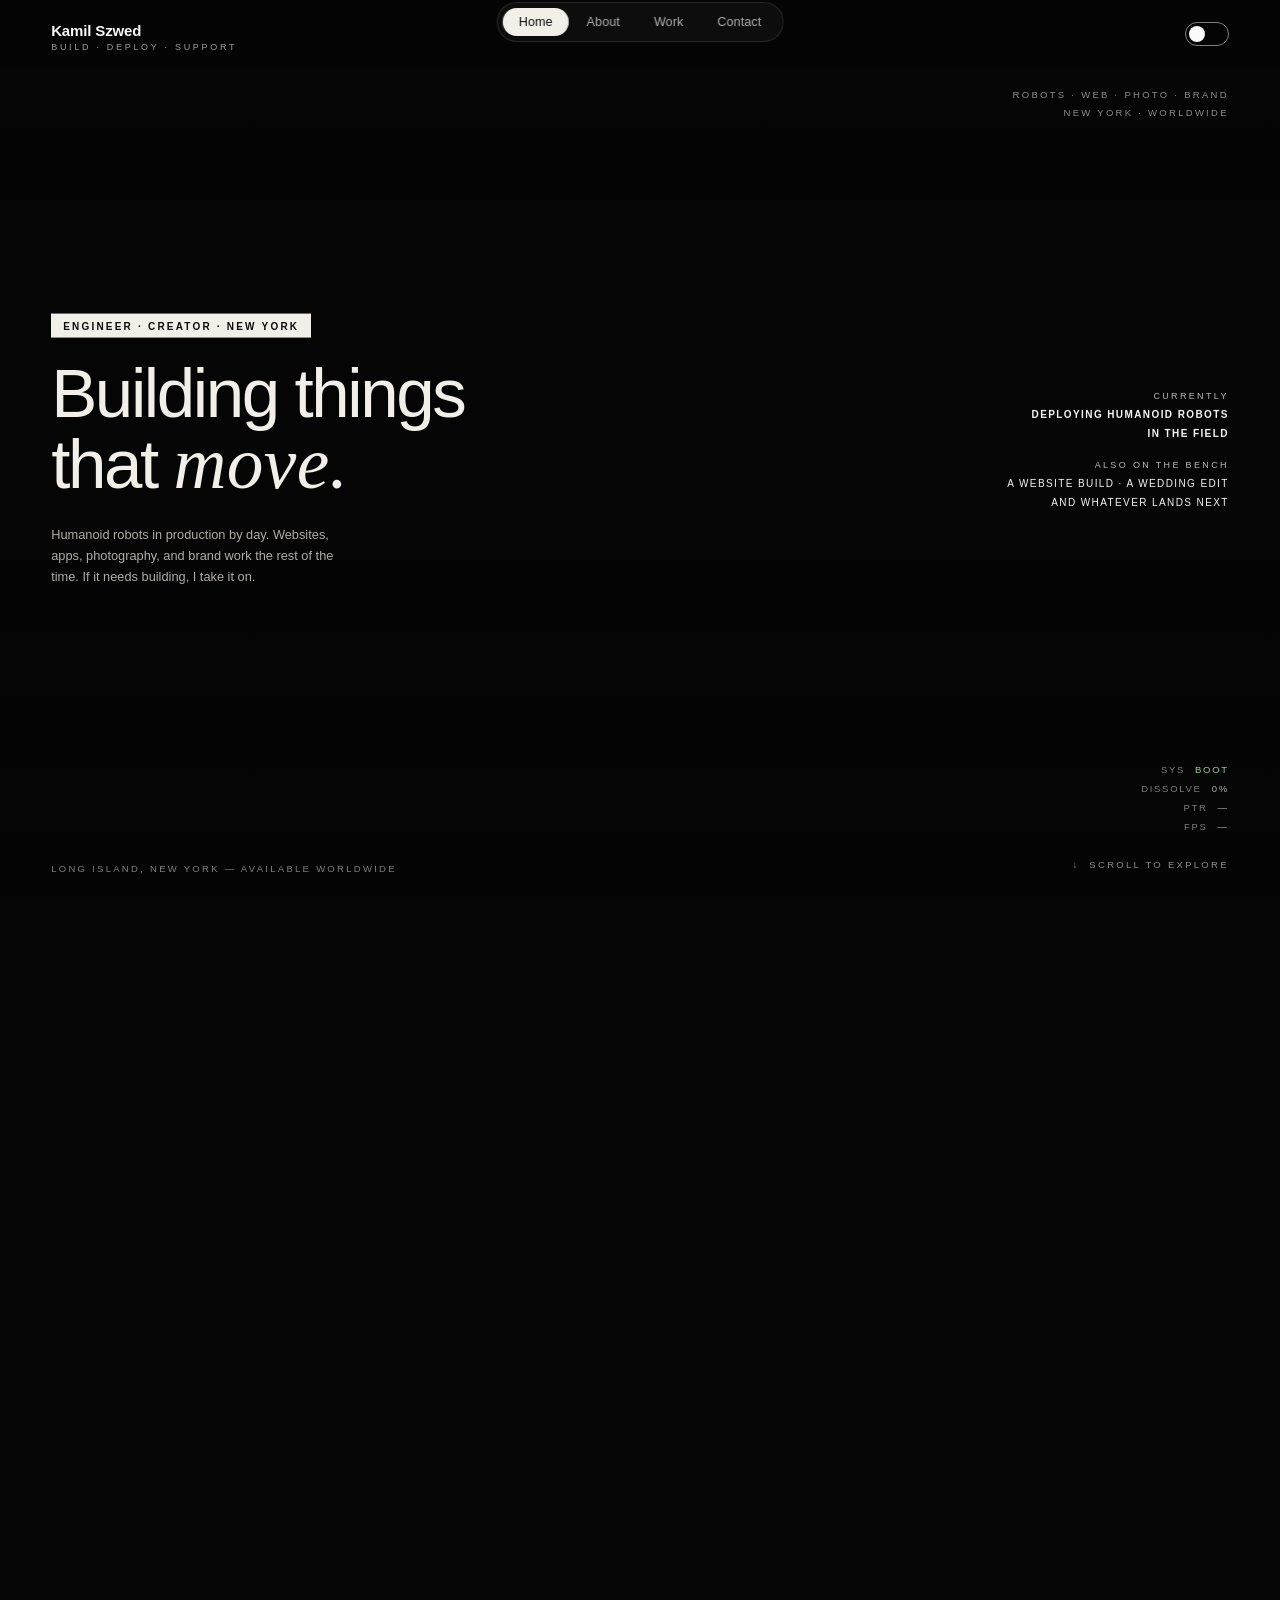
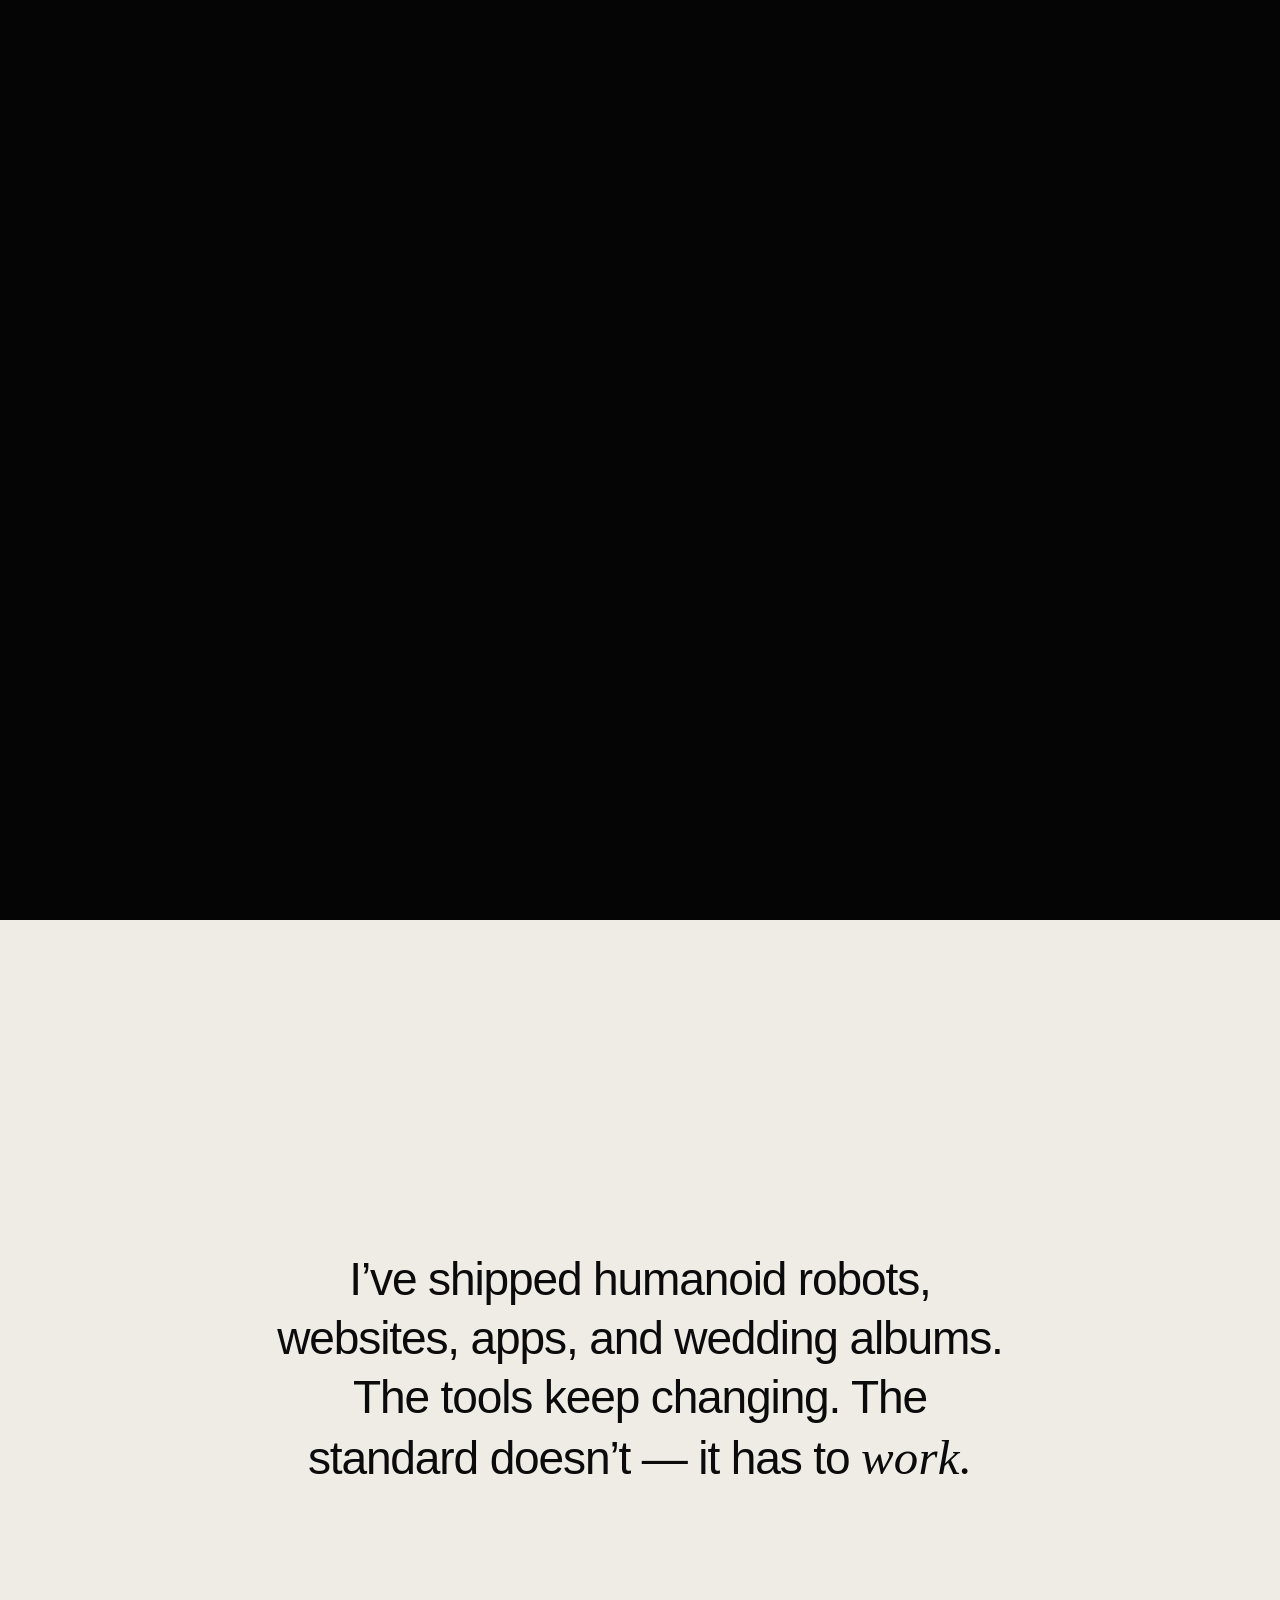
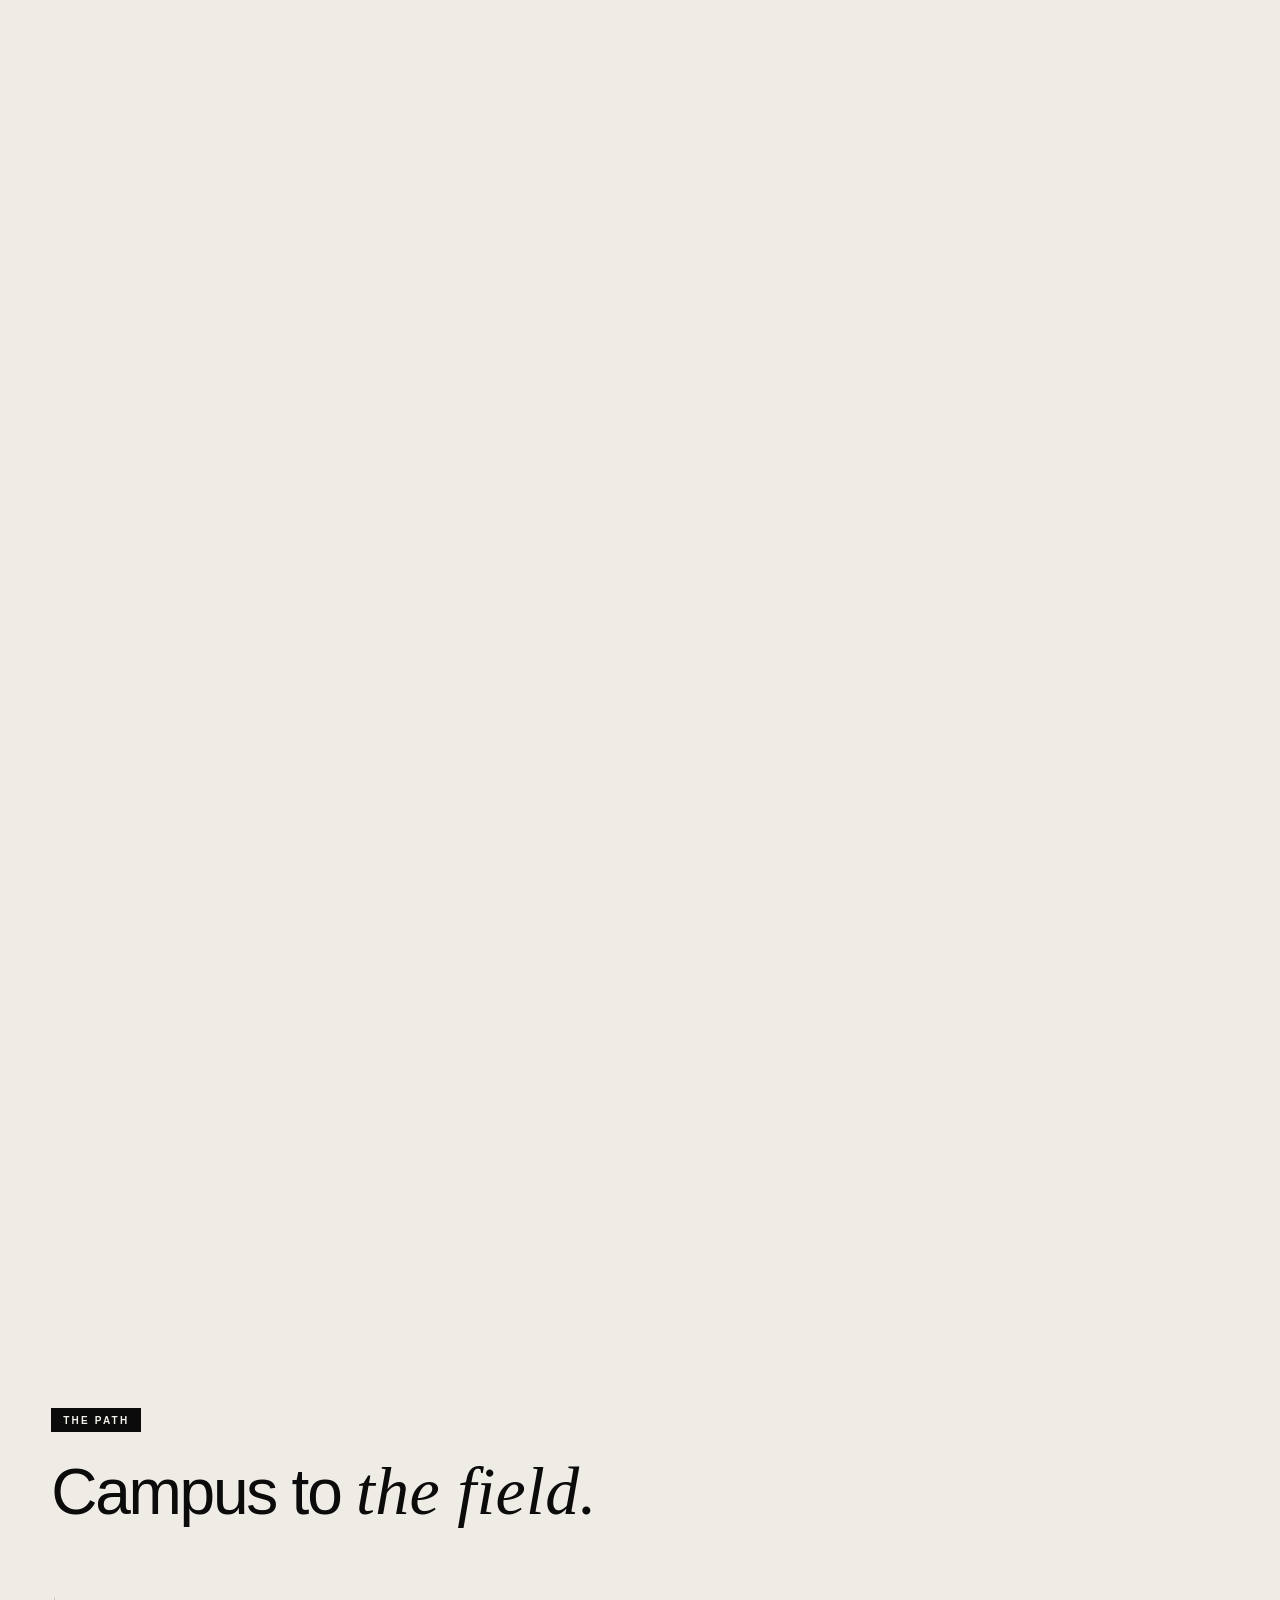
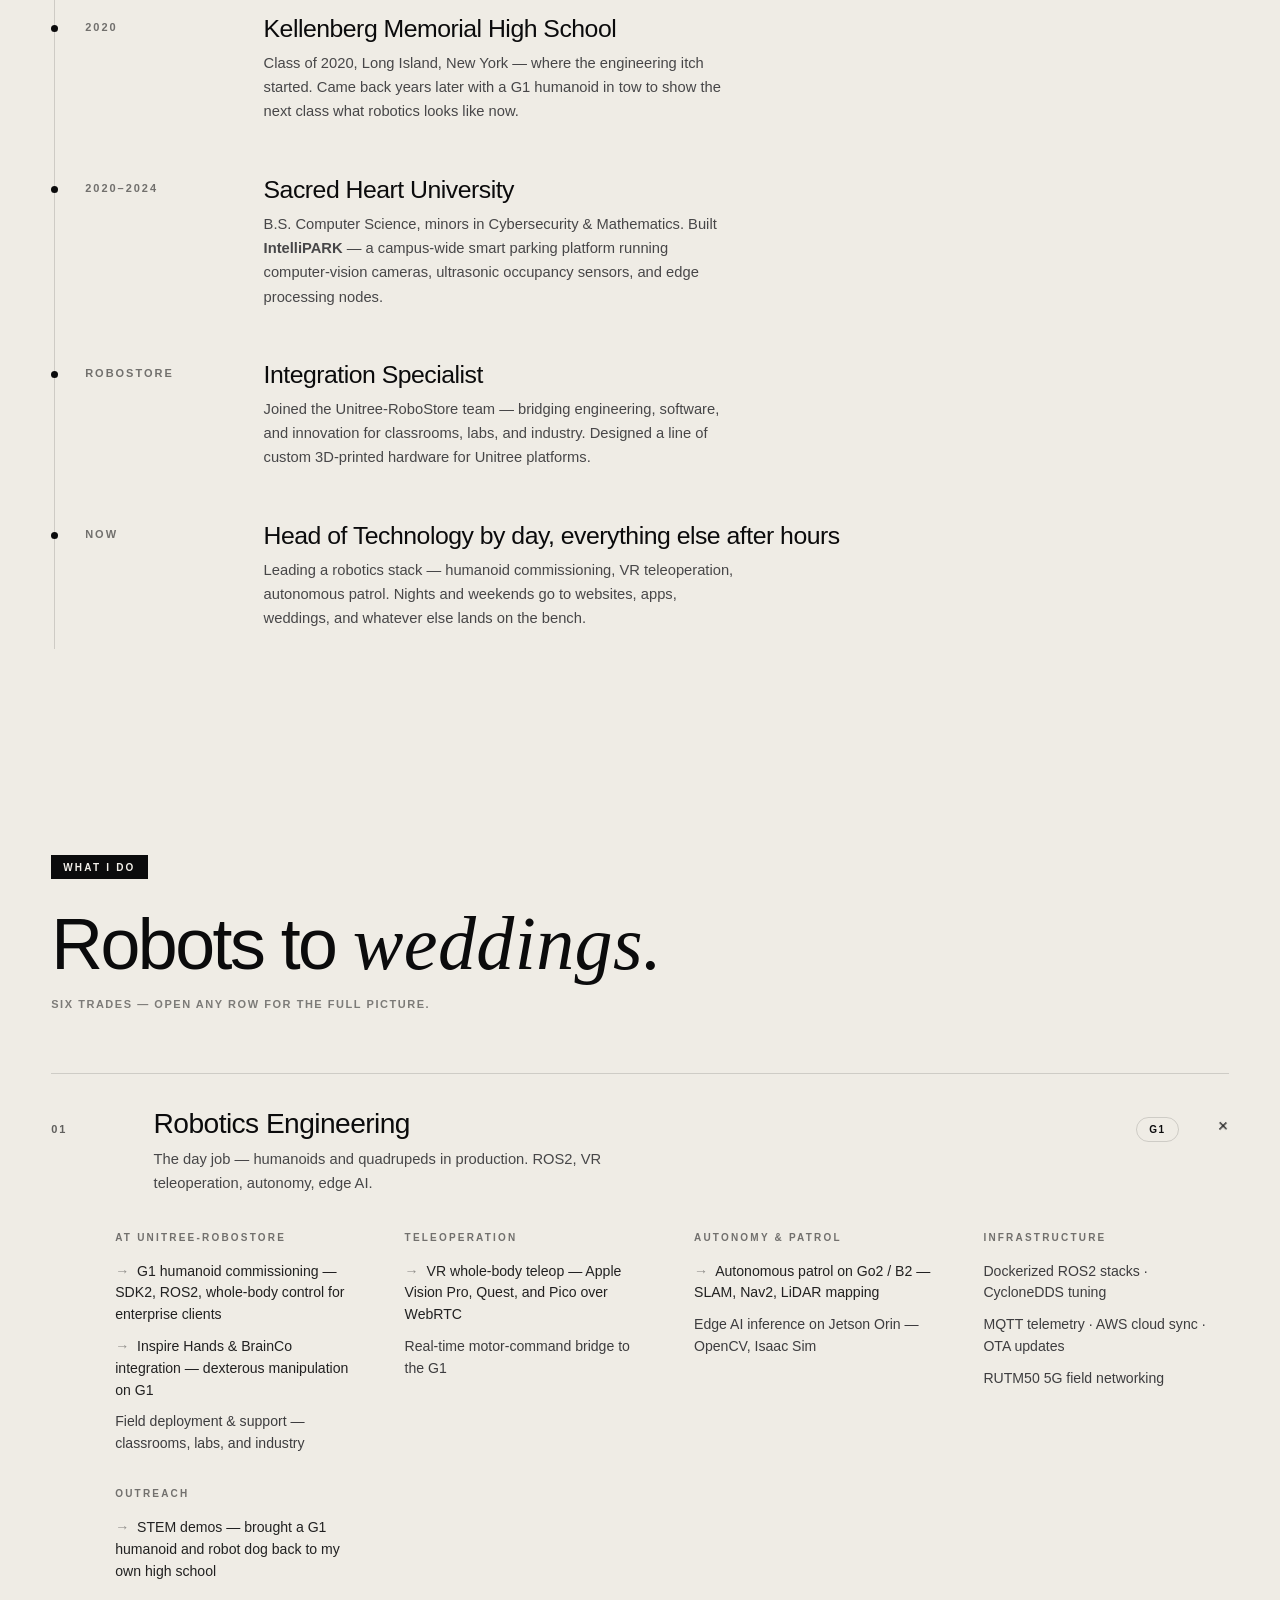
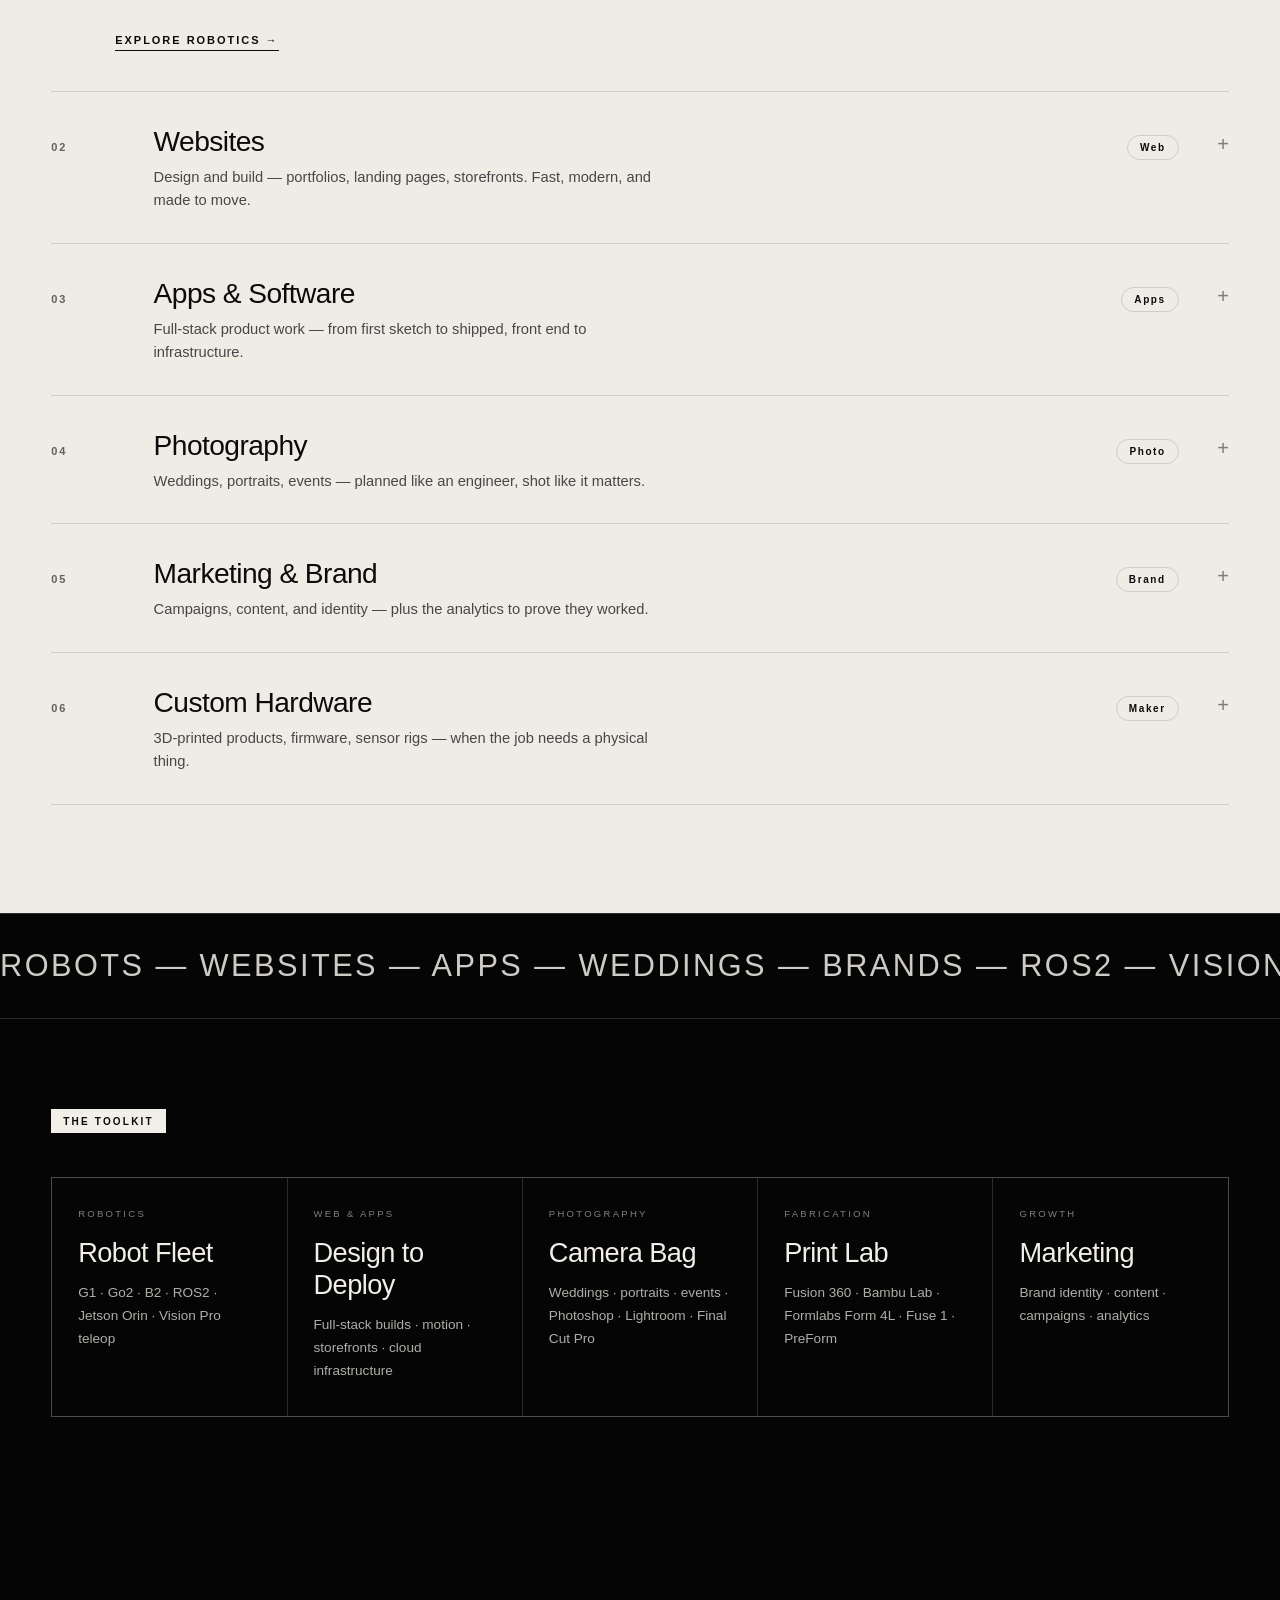
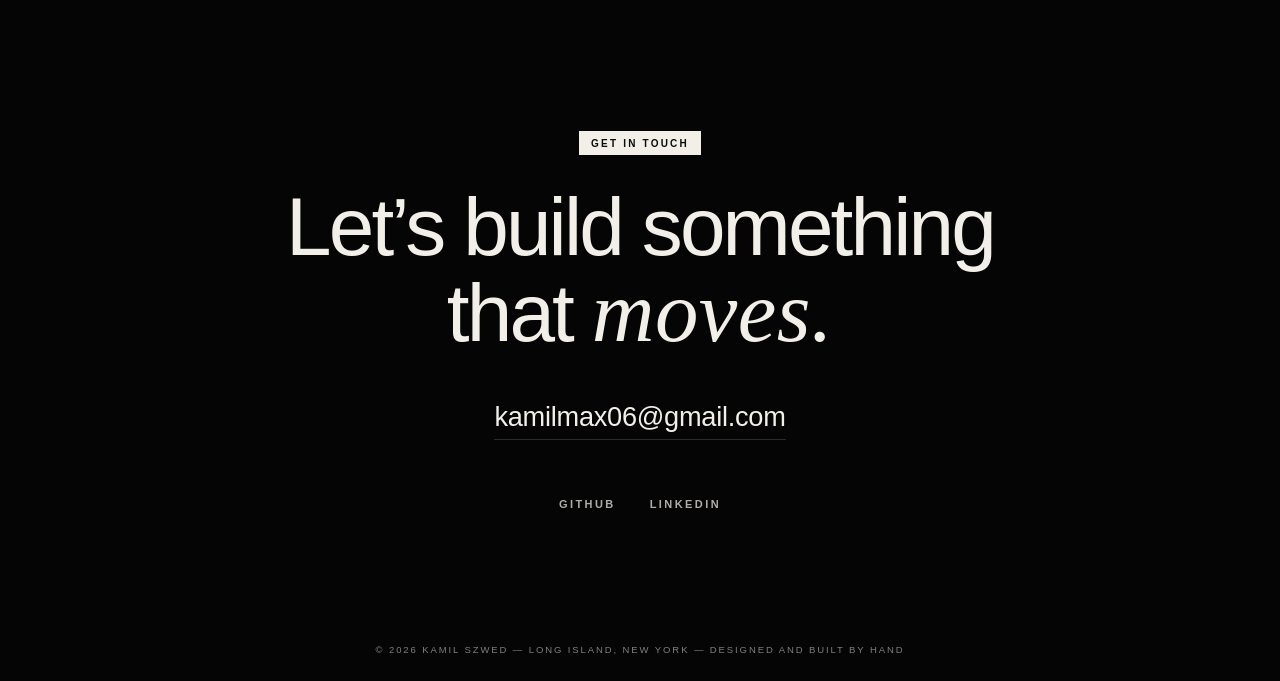
==== commit 8c68e1bd: "Add field sub-pages with per-project depth; expand tools coverage Sub-pages (docs/work/*.html), one " ====
--- a/docs/index.html
+++ b/docs/index.html
@@ -217,6 +217,7 @@
                   </ul>
                 </div>
               </div>
+              <a class="work-more" href="work/robotics.html">Explore robotics &rarr;</a>
             </div>
           </div>
         </li>
@@ -257,6 +258,7 @@
                   </ul>
                 </div>
               </div>
+              <a class="work-more" href="work/websites.html">Explore websites &rarr;</a>
             </div>
           </div>
         </li>
@@ -296,6 +298,7 @@
                   </ul>
                 </div>
               </div>
+              <a class="work-more" href="work/apps.html">Explore apps &amp; software &rarr;</a>
             </div>
           </div>
         </li>
@@ -336,7 +339,16 @@
                     <li>Fast turnaround for social and press</li>
                   </ul>
                 </div>
+                <div class="work-group">
+                  <h4>Post-Production</h4>
+                  <ul>
+                    <li>Photoshop &middot; Lightroom &middot; Bridge</li>
+                    <li>Final Cut Pro X for film &amp; highlight edits</li>
+                    <li>Color, retouch, and delivery-ready galleries</li>
+                  </ul>
+                </div>
               </div>
+              <a class="work-more" href="work/photography.html">Explore photography &rarr;</a>
             </div>
           </div>
         </li>
@@ -365,7 +377,7 @@
                 <div class="work-group">
                   <h4>Content</h4>
                   <ul>
-                    <li>Product photo &amp; video &mdash; including robots that demo themselves</li>
+                    <li>Product photo &amp; video &mdash; shot, cut, and graded in-house (Adobe suite, Final Cut Pro)</li>
                     <li>Social content &amp; copywriting</li>
                   </ul>
                 </div>
@@ -377,6 +389,7 @@
                   </ul>
                 </div>
               </div>
+              <a class="work-more" href="work/marketing.html">Explore marketing &amp; brand &rarr;</a>
             </div>
           </div>
         </li>
@@ -402,10 +415,19 @@
                   </ul>
                 </div>
                 <div class="work-group">
+                  <h4>Print Lab</h4>
+                  <ul>
+                    <li>Fusion 360 CAD &rarr; slicer &rarr; part</li>
+                    <li>Bambu Lab FDM for fast iteration</li>
+                    <li>Formlabs Form 4L resin &amp; Fuse 1 SLS via PreForm for production-grade parts</li>
+                  </ul>
+                </div>
+                <div class="work-group">
                   <h4>Electronics</h4>
                   <ul>
-                    <li>ESP32 firmware &amp; sensor integration</li>
+                    <li>ESP32 firmware &mdash; Adafruit &amp; Seeed Studio sensor integration</li>
                     <li>Raspberry Pi &amp; Jetson builds</li>
+                    <li>Hardware talking to software &mdash; sensors to dashboards</li>
                   </ul>
                 </div>
                 <div class="work-group">
@@ -416,6 +438,7 @@
                   </ul>
                 </div>
               </div>
+              <a class="work-more" href="work/hardware.html">Explore custom hardware &rarr;</a>
             </div>
           </div>
         </li>
@@ -450,7 +473,12 @@
         <article class="platform-card">
           <span class="platform-type">Photography</span>
           <h3>Camera Bag</h3>
-          <p>Weddings &middot; portraits &middot; events &middot; edit to final gallery</p>
+          <p>Weddings &middot; portraits &middot; events &middot; Photoshop &middot; Lightroom &middot; Final Cut Pro</p>
+        </article>
+        <article class="platform-card">
+          <span class="platform-type">Fabrication</span>
+          <h3>Print Lab</h3>
+          <p>Fusion 360 &middot; Bambu Lab &middot; Formlabs Form 4L &middot; Fuse 1 &middot; PreForm</p>
         </article>
         <article class="platform-card">
           <span class="platform-type">Growth</span>
--- a/docs/css/style.css
+++ b/docs/css/style.css
@@ -525,6 +525,165 @@
 .work-group li.proj::before {
   content: '\2192\00a0\00a0';
   opacity: 0.45;
+}
+.work-more {
+  display: inline-block;
+  margin: 0 0 40px 64px;
+  font-size: 11px;
+  letter-spacing: 0.18em;
+  text-transform: uppercase;
+  font-weight: 600;
+  color: var(--ink);
+  text-decoration: none;
+  border-bottom: 1px solid var(--ink);
+  padding-bottom: 4px;
+  transition: opacity 0.25s ease;
+}
+.work-more:hover { opacity: 0.6; }
+
+/* ============ Field sub-pages (work/*.html) ============ */
+.page-hero {
+  background: #050505;
+  color: var(--bone);
+  padding: 140px var(--pad-x) 72px;
+}
+.page-hero .eyebrow { margin-bottom: 26px; }
+.page-hero h1 {
+  font-size: clamp(2.6rem, 6vw, 5.2rem);
+  font-weight: 500;
+  letter-spacing: -0.035em;
+  line-height: 0.98;
+  max-width: 16ch;
+}
+.page-intro {
+  margin-top: 26px;
+  max-width: 52ch;
+  font-size: clamp(0.9rem, 1.1vw, 1.02rem);
+  line-height: 1.7;
+  color: var(--bone-dim);
+}
+.page-chips {
+  display: flex;
+  flex-wrap: wrap;
+  gap: 8px;
+  margin-top: 34px;
+  list-style: none;
+}
+.page-chips li {
+  font-size: 10px;
+  letter-spacing: 0.16em;
+  text-transform: uppercase;
+  font-weight: 600;
+  padding: 7px 13px;
+  border: 1px solid var(--hairline-light);
+  border-radius: 999px;
+  color: var(--bone-dim);
+  white-space: nowrap;
+}
+
+.projects {
+  background: var(--paper);
+  color: var(--ink);
+  padding: 11vh var(--pad-x) 12vh;
+}
+.projects-head { margin-bottom: 6vh; }
+.project {
+  display: grid;
+  grid-template-columns: 64px 1fr;
+  gap: clamp(16px, 3vw, 48px);
+  padding: 44px 0 48px;
+  border-top: 1px solid var(--hairline-dark);
+}
+.project:last-of-type { border-bottom: 1px solid var(--hairline-dark); }
+.project-num {
+  font-size: 11px;
+  letter-spacing: 0.18em;
+  opacity: 0.62;
+  font-weight: 600;
+  padding-top: 8px;
+}
+.project h3 {
+  font-size: clamp(1.4rem, 2.6vw, 2.1rem);
+  font-weight: 500;
+  letter-spacing: -0.025em;
+  margin-bottom: 14px;
+  max-width: 24ch;
+}
+.project h3 em { font-size: 1.05em; }
+.project-body p {
+  font-size: 0.94rem;
+  line-height: 1.7;
+  color: var(--ink-soft);
+  max-width: 66ch;
+  opacity: 0.9;
+}
+.project-facts {
+  display: flex;
+  flex-wrap: wrap;
+  gap: 10px 28px;
+  margin-top: 20px;
+}
+.project-facts div { font-size: 0.82rem; }
+.project-facts dt {
+  display: inline;
+  font-size: 9.5px;
+  letter-spacing: 0.2em;
+  text-transform: uppercase;
+  font-weight: 600;
+  opacity: 0.5;
+  margin-right: 8px;
+}
+.project-facts dd { display: inline; color: var(--ink-soft); }
+/* media slot — drop <figure class="project-media"><img …/></figure> into a
+   project to show photos; grid + aspect keep any count of images tidy */
+.project-media {
+  display: grid;
+  grid-template-columns: repeat(auto-fit, minmax(240px, 1fr));
+  gap: 14px;
+  margin-top: 26px;
+}
+.project-media img {
+  width: 100%;
+  aspect-ratio: 3 / 2;
+  object-fit: cover;
+  display: block;
+}
+
+.page-foot {
+  background: #050505;
+  color: var(--bone);
+  padding: 12vh var(--pad-x);
+  text-align: center;
+}
+.page-foot h2 {
+  font-size: clamp(1.9rem, 4.4vw, 3.4rem);
+  font-weight: 500;
+  letter-spacing: -0.03em;
+  line-height: 1.05;
+}
+.page-foot-links {
+  display: flex;
+  justify-content: center;
+  flex-wrap: wrap;
+  gap: 30px;
+  margin-top: 38px;
+  list-style: none;
+}
+.page-foot-links a {
+  color: var(--bone-dim);
+  text-decoration: none;
+  font-size: 11px;
+  letter-spacing: 0.22em;
+  text-transform: uppercase;
+  font-weight: 600;
+  transition: color 0.25s ease;
+}
+.page-foot-links a:hover { color: var(--bone); }
+
+@media (max-width: 900px) {
+  .page-hero { padding-top: 120px; }
+  .project { grid-template-columns: 40px 1fr; }
+  .work-more { margin-left: 0; }
 }
 
 /* ============ Marquee ============ */
